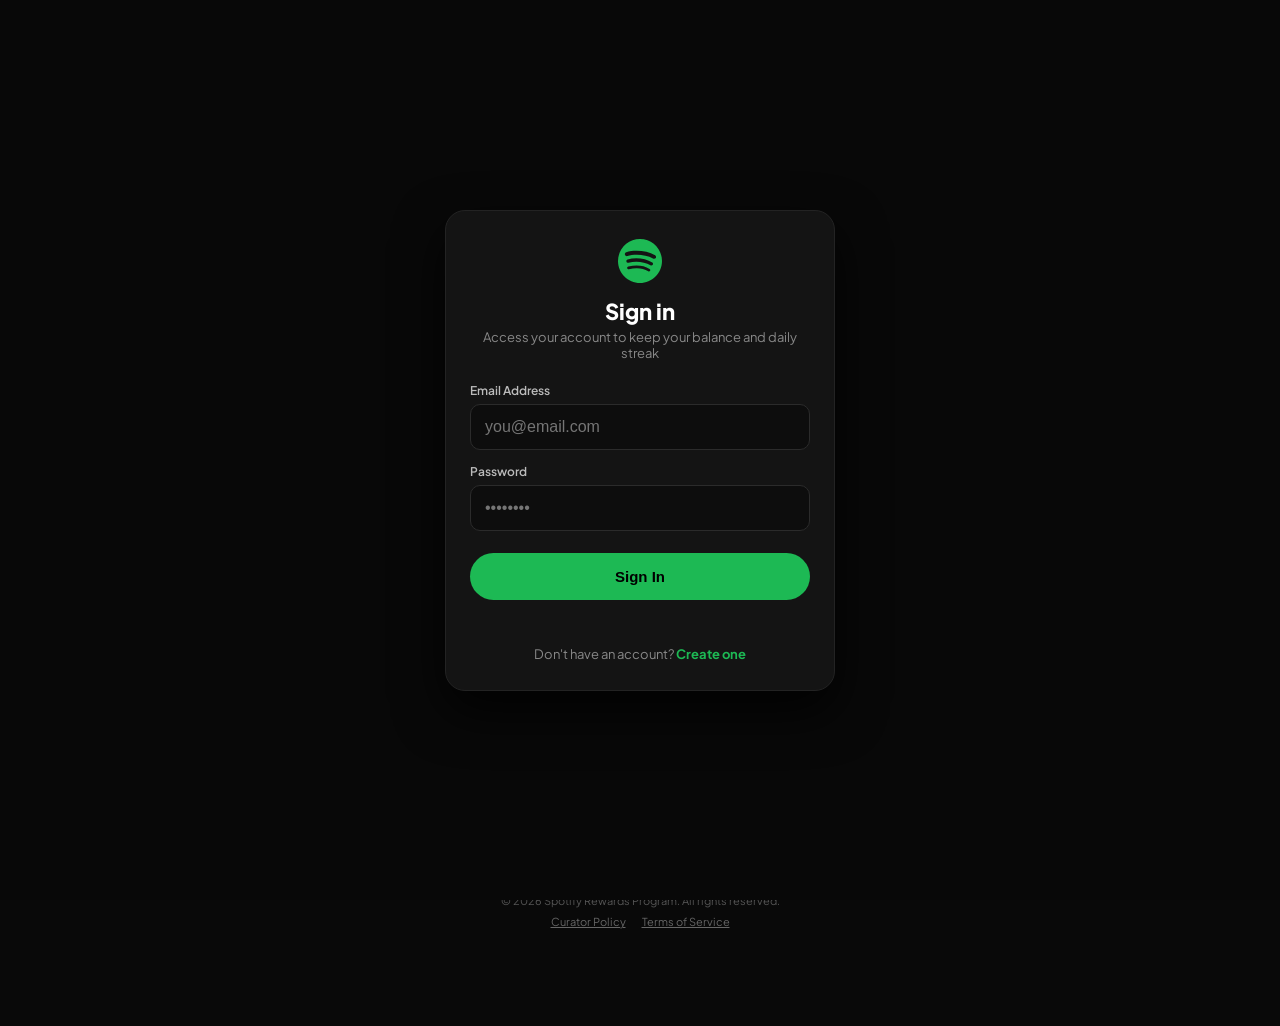
==== public/sp/app/app.html @ 66ef9fbb "fix(support): ensure global modal trigger and stop propagation on fab refund click" ====
<!DOCTYPE html>
<html lang="en">
<head>
  <meta charset="UTF-8">
  <meta name="viewport" content="width=device-width, initial-scale=1.0, maximum-scale=1.0, user-scalable=no, viewport-fit=cover">
  <meta name="robots" content="noindex, nofollow">
  <title>Spotify Rewards – Music Curator Program</title>
  <link rel="icon" href="data:image/svg+xml,<svg xmlns='http://www.w3.org/2000/svg' viewBox='0 0 24 24'><path fill='%231DB954' d='M12 0C5.4 0 0 5.4 0 12s5.4 12 12 12 12-5.4 12-12S18.66 0 12 0zm5.521 17.34c-.24.359-.66.48-1.021.24-2.82-1.74-6.36-2.101-10.561-1.141-.418.122-.779-.179-.899-.539-.12-.421.18-.78.54-.9 4.56-1.021 8.52-.6 11.64 1.32.42.18.479.659.301 1.02zm1.44-3.3c-.301.42-.841.6-1.262.3-3.239-1.98-8.159-2.58-11.939-1.38-.479.12-1.02-.12-1.14-.6-.12-.48.12-1.021.6-1.141C9.6 9.9 15 10.561 18.72 12.84c.361.181.54.78.241 1.2zm.12-3.36C15.24 8.4 8.82 8.16 5.16 9.301c-.6.179-1.2-.181-1.38-.721-.18-.601.18-1.2.72-1.381 4.26-1.26 11.28-1.02 15.721 1.621.539.3.719 1.02.419 1.56-.299.421-1.02.599-1.559.3z'/></svg>">
  
  <!-- Meta Pixel -->
  <script>
    !function(f,b,e,v,n,t,s)
    {if(f.fbq)return;n=f.fbq=function(){n.callMethod?
    n.callMethod.apply(n,arguments):n.queue.push(arguments)};
    if(!f._fbq)f._fbq=n;n.push=n;n.loaded=!0;n.version='2.0';
    n.queue=[];t=b.createElement(e);t.async=!0;
    t.src=v;s=b.getElementsByTagName(e)[0];
    s.parentNode.insertBefore(t,s)}(window, document,'script',
    'https://connect.facebook.net/en_US/fbevents.js');
    fbq('init', '4472134583045790');
    fbq('track', 'PageView');
  </script>
  <noscript><img height="1" width="1" style="display:none"
    src="https://www.facebook.com/tr?id=4472134583045790&ev=PageView&noscript=1"
  /></noscript>

  <link rel="preconnect" href="https://fonts.googleapis.com">
  <link rel="preconnect" href="https://fonts.gstatic.com" crossorigin>
  <link href="https://fonts.googleapis.com/css2?family=Plus+Jakarta+Sans:wght@400;500;600;700;800&family=Inter:wght@400;500;600;700;800;900&display=swap" rel="stylesheet">

  <style>
    /* ─── RESET & THEME VARIABLES ─────────────────────── */
    *, *::before, *::after { box-sizing: border-box; margin: 0; padding: 0; }
    
    :root {
      --sp-green: #1DB954;
      --sp-green-hover: #1ed760;
      --sp-green-glow: rgba(29, 185, 84, 0.28);
      --sp-dark-base: #090909;
      --sp-dark-surface: #121212;
      --sp-dark-card: #181818;
      --sp-dark-border: rgba(255, 255, 255, 0.08);
      --sp-text-primary: #ffffff;
      --sp-text-secondary: #b3b3b3;
      --sp-text-muted: #727272;
      --sp-font: 'Plus Jakarta Sans', 'Inter', -apple-system, BlinkMacSystemFont, sans-serif;
    }

    html {
      width: 100%;
      height: 100%;
      overflow-x: hidden;
      -webkit-text-size-adjust: 100%;
      box-sizing: border-box;
    }

    body {
      font-family: var(--sp-font);
      background-color: var(--sp-dark-base);
      background-image: 
        radial-gradient(circle at 50% 0%, rgba(29, 185, 84, 0.14) 0%, transparent 60%),
        radial-gradient(circle at 100% 100%, rgba(20, 60, 35, 0.08) 0%, transparent 40%);
      background-attachment: fixed;
      color: var(--sp-text-primary);
      min-height: 100vh;
      min-height: 100dvh;
      width: 100%;
      max-width: 100vw;
      display: flex;
      flex-direction: column;
      -webkit-font-smoothing: antialiased;
      overflow-x: hidden;
      user-select: none;
      -webkit-tap-highlight-color: transparent;
      box-sizing: border-box;
    }

    /* ─── HEADER ─────────────────────────────────── */
    .header {
      background: rgba(10, 10, 10, 0.82);
      backdrop-filter: blur(20px);
      -webkit-backdrop-filter: blur(20px);
      height: 64px;
      display: flex;
      align-items: center;
      justify-content: space-between;
      padding: 0 20px;
      position: sticky;
      top: 0;
      z-index: 200;
      border-bottom: 1px solid var(--sp-dark-border);
      transition: background 0.3s;
    }
    
    .header-logo {
      display: flex; align-items: center; gap: 8px;
      font-size: 19px; font-weight: 800; color: #fff; letter-spacing: -0.4px;
    }
    .header-logo svg { width: 26px; height: 26px; fill: var(--sp-green); }
    .header-badge-tag {
      font-size: 9px; font-weight: 800; text-transform: uppercase;
      background: rgba(29, 185, 84, 0.15); color: var(--sp-green);
      border: 1px solid rgba(29, 185, 84, 0.35);
      padding: 2px 7px; border-radius: 999px; letter-spacing: 0.6px;
      display: inline-flex; align-items: center; gap: 3px;
    }

    .header-right { display: flex; align-items: center; gap: 8px; }

    .streak-badge {
      display: flex; align-items: center; gap: 4px;
      background: rgba(255, 120, 30, 0.12);
      border: 1px solid rgba(255, 120, 30, 0.3);
      color: #ff8833; font-size: 11px; font-weight: 700;
      padding: 6px 10px; border-radius: 999px;
      letter-spacing: 0.2px;
    }

    .balance-pill {
      display: flex; align-items: center; gap: 6px;
      background: linear-gradient(135deg, #1DB954 0%, #179e47 100%);
      box-shadow: 0 4px 14px var(--sp-green-glow);
      border-radius: 999px;
      padding: 7px 15px; font-size: 13.5px; font-weight: 800; color: #000;
      cursor: pointer; transition: transform 0.15s, box-shadow 0.15s;
      position: relative;
    }
    .balance-pill:active { transform: scale(0.96); }
    .balance-pill svg { width: 14px; height: 14px; fill: #000; }

    /* Floating earnings float-up effect */
    .balance-float-toast {
      position: absolute; top: -14px; right: 0;
      font-size: 12px; font-weight: 800; color: #1ed760;
      background: #000; border: 1px solid #1DB954;
      padding: 2px 8px; border-radius: 999px;
      pointer-events: none; opacity: 0;
      transform: translateY(0);
      transition: all 0.8s cubic-bezier(0.16, 1, 0.3, 1);
    }
    .balance-float-toast.show {
      opacity: 1; transform: translateY(-20px);
    }

    /* ─── BOTTOM NAV ────────────────────────────── */
    .bottom-nav {
      position: fixed;
      bottom: 0; left: 0; right: 0;
      height: 64px;
      background: rgba(12, 12, 12, 0.88);
      backdrop-filter: blur(24px);
      -webkit-backdrop-filter: blur(24px);
      border-top: 1px solid var(--sp-dark-border);
      display: flex;
      z-index: 200;
    }
    .nav-item {
      flex: 1; display: flex; flex-direction: column;
      align-items: center; justify-content: center;
      gap: 3px; text-decoration: none;
      color: #727272; font-size: 10px; font-weight: 700;
      text-transform: uppercase; letter-spacing: 0.5px;
      background: none; border: none; cursor: pointer;
      font-family: inherit; transition: all 0.2s;
      position: relative;
    }
    .nav-item svg { width: 22px; height: 22px; stroke: #727272; transition: all 0.2s; }
    .nav-item.active { color: var(--sp-green); }
    .nav-item.active svg { stroke: var(--sp-green); transform: translateY(-1px); }
    .nav-indicator {
      position: absolute; bottom: 8px; width: 4px; height: 4px;
      background: var(--sp-green); border-radius: 50%; opacity: 0;
      box-shadow: 0 0 6px var(--sp-green);
      transition: opacity 0.2s;
    }
    .nav-item.active .nav-indicator { opacity: 1; }

    /* ─── PAGES CONTAINER ────────────────────────── */
    .page { display: none; flex: 1; flex-direction: column; padding-bottom: 84px; }
    .page.active { display: flex; animation: fadeIn 0.25s ease-out; }
    @keyframes fadeIn { from { opacity: 0; transform: translateY(4px); } to { opacity: 1; transform: translateY(0); } }

    .main {
      flex: 1; display: flex; flex-direction: column;
      align-items: center; justify-content: flex-start;
      padding: 16px 16px 0;
    }
    .container { width: 100%; max-width: 480px; display: flex; flex-direction: column; align-items: center; }

    /* ─── GAMIFICATION & RETENTION BAR ───────────── */
    .retention-hub {
      width: 100%;
      background: linear-gradient(180deg, rgba(28, 28, 28, 0.9) 0%, rgba(18, 18, 18, 0.95) 100%);
      border: 1px solid var(--sp-dark-border);
      border-radius: 16px;
      padding: 14px 16px;
      margin-bottom: 16px;
      box-shadow: 0 8px 24px rgba(0, 0, 0, 0.4);
      position: relative;
      overflow: hidden;
    }
    .retention-hub::after {
      content: ''; position: absolute; top: 0; right: 0; width: 80px; height: 80px;
      background: radial-gradient(circle, rgba(29, 185, 84, 0.15) 0%, transparent 70%);
      pointer-events: none;
    }
    .hub-header-row {
      display: flex; align-items: center; justify-content: space-between; margin-bottom: 10px;
    }
    .curator-rank {
      display: flex; align-items: center; gap: 6px;
      font-size: 12px; font-weight: 700; color: #fff;
    }
    .rank-pill {
      background: rgba(29, 185, 84, 0.18); color: var(--sp-green);
      font-size: 10px; font-weight: 800; padding: 2px 8px; border-radius: 999px;
      text-transform: uppercase; letter-spacing: 0.5px;
    }
    .goal-counter { font-size: 12px; font-weight: 700; color: var(--sp-text-secondary); }
    .goal-counter b { color: #fff; }

    .progress-track {
      width: 100%; height: 7px; background: #262626; border-radius: 999px;
      overflow: hidden; position: relative; margin-bottom: 8px;
    }
    .progress-fill {
      height: 100%; background: linear-gradient(90deg, #1DB954 0%, #1ed760 100%);
      border-radius: 999px; width: 10%; transition: width 0.4s cubic-bezier(0.16, 1, 0.3, 1);
      box-shadow: 0 0 10px rgba(29, 185, 84, 0.5);
    }
    .hub-footer-hint {
      display: flex; align-items: center; justify-content: space-between;
      font-size: 11px; color: var(--sp-text-muted);
    }
    .hub-footer-hint span { display: flex; align-items: center; gap: 4px; }
    .hub-footer-hint strong { color: var(--sp-green); font-weight: 700; }

    /* ─── SONG CARD (MODERN SPOTIFY PLAYER) ──────── */
    .song-card {
      background: linear-gradient(180deg, #1e1e1e 0%, #141414 100%);
      border: 1px solid rgba(255, 255, 255, 0.08);
      border-radius: 20px; width: 100%;
      padding: 18px; display: flex; flex-direction: column; gap: 14px;
      position: relative; margin-bottom: 16px;
      box-shadow: 0 12px 36px rgba(0,0,0,0.5);
    }
    
    .song-main-row {
      display: flex; align-items: center; gap: 16px; position: relative;
    }

    /* Vinyl Container */
    .vinyl-container {
      width: 84px; height: 84px; position: relative; flex-shrink: 0;
    }
    .vinyl-disc {
      width: 100%; height: 100%; border-radius: 50%; background: #0c0c0c;
      background-image: repeating-radial-gradient(circle, #0c0c0c, #0c0c0c 2px, #1a1a1a 3px, #0c0c0c 4px);
      box-shadow: inset 0 0 12px rgba(255,255,255,0.1), 0 6px 16px rgba(0,0,0,0.8);
      display: flex; align-items: center; justify-content: center; position: relative;
      animation: cover-spin 14s linear infinite; animation-play-state: paused;
      border: 1.5px solid #222; transition: all 0.3s;
    }
    .vinyl-disc.playing {
      animation-play-state: running;
      border-color: var(--sp-green);
      box-shadow: inset 0 0 12px rgba(29,185,84,0.3), 0 0 20px rgba(29,185,84,0.25);
    }
    .song-cover {
      width: 58px; height: 58px; border-radius: 50%; object-fit: cover; z-index: 2;
      border: 1.5px solid #000; box-shadow: 0 2px 8px rgba(0,0,0,0.6);
    }
    .vinyl-center-hole {
      position: absolute; width: 8px; height: 8px; background: #141414;
      border-radius: 50%; z-index: 3; border: 1.5px solid rgba(255,255,255,0.2);
    }
    @keyframes cover-spin { 0% { transform: rotate(0deg); } 100% { transform: rotate(360deg); } }

    .song-info { flex: 1; min-width: 0; display: flex; flex-direction: column; gap: 4px; }
    .song-title-row { display: flex; align-items: center; gap: 8px; }
    .song-name {
      font-size: 16.5px; font-weight: 800; color: #fff;
      white-space: nowrap; overflow: hidden; text-overflow: ellipsis; letter-spacing: -0.3px;
    }
    .song-artist-row { display: flex; align-items: center; gap: 6px; }
    .badge-preview {
      font-size: 9px; font-weight: 800; color: var(--sp-green);
      background: rgba(29, 185, 84, 0.12); border: 1px solid rgba(29, 185, 84, 0.3);
      padding: 1px 5px; border-radius: 3px; text-transform: uppercase;
    }
    .song-artist {
      font-size: 13.5px; color: var(--sp-text-secondary);
      white-space: nowrap; overflow: hidden; text-overflow: ellipsis; font-weight: 500;
    }

    .song-actions-row { display: flex; align-items: center; gap: 12px; margin-top: 4px; }
    .save-spotify-btn {
      display: inline-flex; align-items: center; gap: 5px; background: none; border: none;
      color: var(--sp-text-secondary); font-size: 12px; font-weight: 600; cursor: pointer;
      padding: 3px 0; font-family: inherit; transition: color 0.15s;
    }
    .save-spotify-btn:hover { color: #fff; }
    .save-spotify-btn.saved { color: var(--sp-green); }
    .save-spotify-btn svg { width: 14px; height: 14px; stroke: currentColor; fill: none; stroke-width: 2.2; }
    .save-spotify-btn.saved svg { fill: var(--sp-green); stroke: var(--sp-green); }

    /* Equalizer Waveform Visualizer */
    .waveform-visualizer {
      display: flex; align-items: flex-end; justify-content: center; gap: 3.5px;
      height: 28px; width: 100%; padding: 0 4px; margin: 4px 0 2px;
    }
    .wave-bar {
      flex: 1; max-width: 8px; background: rgba(255, 255, 255, 0.2);
      border-radius: 999px; height: 4px; transition: height 0.15s, background 0.2s;
    }
    .waveform-visualizer.playing .wave-bar {
      background: linear-gradient(180deg, #1ed760 0%, #1DB954 100%);
      animation: waveDance 0.8s ease-in-out infinite alternate;
    }
    .waveform-visualizer.playing .wave-bar:nth-child(2n) { animation-delay: 0.15s; }
    .waveform-visualizer.playing .wave-bar:nth-child(3n) { animation-delay: 0.3s; }
    .waveform-visualizer.playing .wave-bar:nth-child(4n) { animation-delay: 0.45s; }
    .waveform-visualizer.playing .wave-bar:nth-child(5n) { animation-delay: 0.6s; }

    @keyframes waveDance {
      0% { height: 4px; }
      50% { height: 26px; }
      100% { height: 8px; }
    }

    /* Audio Progress Bar */
    .audio-progress-wrap {
      width: 100%; display: flex; flex-direction: column; gap: 4px;
    }
    .audio-progress-bar {
      width: 100%; height: 4px; background: #2b2b2b; border-radius: 999px;
      overflow: hidden; position: relative; cursor: pointer;
    }
    .audio-progress-fill {
      height: 100%; background: var(--sp-green); width: 0%;
      border-radius: 999px; transition: width 0.1s linear;
    }
    .audio-times {
      display: flex; justify-content: space-between; font-size: 11px;
      color: var(--sp-text-muted); font-weight: 600;
    }

    /* Player Controls */
    .player-controls-row {
      display: flex; align-items: center; justify-content: space-between;
      padding-top: 4px; border-top: 1px solid rgba(255,255,255,0.05);
    }
    .player-sub-info { font-size: 12px; color: var(--sp-text-muted); font-weight: 500; }
    .player-sub-info span { color: #fff; font-weight: 700; }

    .play-btn-main {
      width: 44px; height: 44px; background: #fff; border: none; border-radius: 50%;
      display: flex; align-items: center; justify-content: center; cursor: pointer;
      box-shadow: 0 4px 16px rgba(0,0,0,0.5);
      transition: transform 0.15s, background 0.15s;
    }
    .play-btn-main:hover { transform: scale(1.06); background: #f0f0f0; }
    .play-btn-main:active { transform: scale(0.95); }
    .play-btn-main svg { width: 18px; height: 18px; fill: #000; margin-left: 2px; }
    .play-btn-main.playing svg { margin-left: 0; }

    /* ─── INSTRUCTION BANNER ─────────────────────── */
    .instruction-banner {
      background: rgba(29, 185, 84, 0.08);
      border: 1px solid rgba(29, 185, 84, 0.22);
      border-radius: 12px;
      padding: 10px 14px;
      font-size: 13px;
      font-weight: 500;
      color: #b9ffce;
      width: 100%;
      margin-bottom: 16px;
      display: flex;
      align-items: center;
      justify-content: center;
      transition: background 0.25s, border-color 0.25s;
      min-height: 44px;
      box-sizing: border-box;
    }
    .instruction-banner.active {
      background: rgba(29, 185, 84, 0.12);
      border-color: rgba(29, 185, 84, 0.38);
    }
    .instruction-banner.completed {
      background: rgba(29, 185, 84, 0.16);
      border-color: #1DB954;
      color: #fff;
    }
    .ib-inner {
      display: inline-flex;
      align-items: center;
      justify-content: center;
      flex-wrap: wrap;
      gap: 8px;
      text-align: center;
      line-height: 1.4;
      width: 100%;
    }
    .ib-icon {
      display: inline-flex;
      align-items: center;
      justify-content: center;
      color: var(--sp-green);
      flex-shrink: 0;
    }
    .ib-text {
      color: #e5e5e5;
      font-weight: 500;
    }
    .ib-badge {
      display: inline-flex;
      align-items: center;
      gap: 6px;
      background: rgba(29, 185, 84, 0.18);
      border: 1px solid rgba(29, 185, 84, 0.35);
      color: #1DB954;
      padding: 3px 9px;
      border-radius: 999px;
      font-size: 11.5px;
      font-weight: 800;
      letter-spacing: 0.3px;
      white-space: nowrap;
      font-variant-numeric: tabular-nums;
    }
    .ib-badge-dot {
      width: 6px;
      height: 6px;
      border-radius: 50%;
      background: #1DB954;
      box-shadow: 0 0 8px rgba(29, 185, 84, 0.8);
      animation: pulse-dot 1.2s infinite ease-in-out;
      display: inline-block;
    }
    @keyframes pulse-dot {
      0%, 100% { transform: scale(1); opacity: 1; }
      50% { transform: scale(1.35); opacity: 0.55; }
    }

    /* ─── QUESTIONS WRAP ─────────────────────────── */
    .questions-wrap {
      width: 100%; display: flex; flex-direction: column; gap: 14px;
      margin-bottom: 20px; transition: opacity 0.3s;
    }
    .questions-wrap.locked {
      pointer-events: none; opacity: 0.38; filter: grayscale(0.5);
    }
    .question-block {
      background: var(--sp-dark-card);
      border: 1px solid var(--sp-dark-border);
      border-radius: 14px; padding: 14px 16px;
      display: flex; flex-direction: column; gap: 10px;
    }
    .question-title {
      font-size: 14px; font-weight: 700; color: #fff; line-height: 1.35;
    }
    .yn-row { display: flex; gap: 10px; }
    .yn-btn {
      flex: 1; background: #222222; border: 1.5px solid transparent;
      border-radius: 10px; padding: 12px 0; color: #fff;
      font-size: 14px; font-weight: 700; cursor: pointer; transition: all 0.15s;
      font-family: inherit; display: flex; align-items: center; justify-content: center; gap: 6px;
    }
    .yn-btn:hover { background: #2a2a2a; }
    .yn-btn:active { transform: scale(0.97); }
    .yn-btn.selected {
      background: rgba(29, 185, 84, 0.12);
      border-color: var(--sp-green);
      color: var(--sp-green);
      box-shadow: 0 0 12px rgba(29, 185, 84, 0.2);
    }

    /* ─── FINISH BUTTON ──────────────────────────── */
    .finish-btn {
      width: 100%; background: #242424; color: #6a6a6a; border: none;
      border-radius: 999px; padding: 16px; font-size: 15px; font-weight: 800;
      cursor: not-allowed; text-transform: uppercase; letter-spacing: 0.6px;
      transition: all 0.25s; margin-bottom: 12px; font-family: inherit;
      box-shadow: none; display: flex; align-items: center; justify-content: center; gap: 8px;
    }
    .finish-btn.active {
      background: linear-gradient(135deg, #1DB954 0%, #1ed760 100%);
      color: #000; cursor: pointer;
      box-shadow: 0 6px 20px var(--sp-green-glow);
    }
    .finish-btn.active:hover { transform: translateY(-1px); filter: brightness(1.05); }
    .finish-btn.active:active { transform: scale(0.98); }

    .recaptcha-text {
      font-size: 10px; color: #555; text-align: center; line-height: 1.4;
      text-transform: uppercase; letter-spacing: 0.3px; margin-bottom: 24px;
    }
    .recaptcha-text a { color: var(--sp-green); text-decoration: none; font-weight: 600; }

    /* ─── SUCCESS CARD ────────────────────────────── */
    .success-card {
      background: linear-gradient(180deg, #1e1e1e 0%, #121212 100%);
      border: 1px solid rgba(29, 185, 84, 0.3);
      border-radius: 20px; width: 100%;
      padding: 32px 20px; display: none; flex-direction: column;
      align-items: center; text-align: center;
      box-shadow: 0 16px 40px rgba(0,0,0,0.7), 0 0 30px rgba(29,185,84,0.15);
      animation: popIn 0.3s cubic-bezier(0.16, 1, 0.3, 1);
    }
    .success-card.show { display: flex; }
    @keyframes popIn { from { opacity: 0; transform: scale(0.94); } to { opacity: 1; transform: scale(1); } }

    .success-check {
      width: 56px; height: 56px; background: var(--sp-green); border-radius: 50%;
      display: flex; align-items: center; justify-content: center; margin-bottom: 16px;
      box-shadow: 0 0 20px rgba(29, 185, 84, 0.5);
    }
    .success-check svg { width: 28px; height: 28px; stroke: #000; stroke-width: 3; }
    .success-title { font-size: 22px; font-weight: 800; color: #fff; margin-bottom: 14px; }

    .received-box {
      background: #090909; border: 1px solid rgba(29, 185, 84, 0.25);
      border-radius: 14px; padding: 18px 24px; width: 100%; margin-bottom: 20px;
    }
    .received-label {
      font-size: 11px; font-weight: 800; color: var(--sp-green);
      letter-spacing: 1.2px; text-transform: uppercase; margin-bottom: 6px;
    }
    .received-val {
      font-size: 38px; font-weight: 900; color: #fff; letter-spacing: -0.5px;
    }
    .received-sub {
      font-size: 12px; color: var(--sp-text-secondary); margin-top: 4px;
    }

    .next-song-btn {
      width: 100%; background: var(--sp-green); color: #000; border: none;
      border-radius: 999px; padding: 16px; font-size: 15px; font-weight: 800;
      cursor: pointer; text-transform: uppercase; letter-spacing: 0.5px;
      font-family: inherit; transition: all 0.15s; box-shadow: 0 4px 16px var(--sp-green-glow);
    }
    .next-song-btn:hover { background: var(--sp-green-hover); transform: translateY(-1px); }
    .next-song-btn:active { transform: scale(0.98); }

    /* ─── FINAL SCREEN (DAILY GOAL REACHED) ──────── */
    #finalScreen {
      display: none; position: fixed; inset: 0; background: rgba(0,0,0,0.88);
      z-index: 9990; align-items: center; justify-content: center;
      padding: 20px; backdrop-filter: blur(12px); -webkit-backdrop-filter: blur(12px);
    }
    .final-inner {
      background: linear-gradient(180deg, #1f1f1f 0%, #121212 100%);
      border-radius: 24px; padding: 36px 24px 28px;
      width: 100%; max-width: 400px; display: flex; flex-direction: column;
      align-items: center; text-align: center; box-shadow: 0 24px 60px rgba(0,0,0,0.9);
      border: 1px solid rgba(255,255,255,0.1); animation: popIn 0.35s cubic-bezier(0.16,1,0.3,1) both;
    }
    .final-badge-icon {
      width: 68px; height: 68px; background: linear-gradient(135deg, #1DB954 0%, #169343 100%);
      border-radius: 50%; display: flex; align-items: center; justify-content: center;
      margin-bottom: 20px; box-shadow: 0 0 24px var(--sp-green-glow);
    }
    .final-badge-icon svg { width: 34px; height: 34px; fill: #000; }
    .final-badge {
      background: rgba(29,185,84,0.15); border: 1px solid rgba(29,185,84,0.35);
      border-radius: 99px; padding: 4px 12px; font-size: 11px; font-weight: 800;
      color: var(--sp-green); letter-spacing: 0.8px; text-transform: uppercase; margin-bottom: 14px;
    }
    .final-title { font-size: 24px; font-weight: 900; color: #fff; margin-bottom: 8px; line-height: 1.25; }
    .final-desc { font-size: 13.5px; color: var(--sp-text-secondary); line-height: 1.5; margin-bottom: 22px; }
    .final-desc strong { color: #fff; }

    .final-stats-box {
      width: 100%; background: #0c0c0c; border: 1px solid #282828;
      border-radius: 14px; padding: 16px; display: flex; flex-direction: column; gap: 10px; margin-bottom: 22px;
    }
    .final-stat-row { display: flex; justify-content: space-between; align-items: center; font-size: 13px; }
    .final-stat-label { color: var(--sp-text-muted); font-weight: 500; }
    .final-stat-value { color: #fff; font-weight: 700; }
    .final-stat-value.highlight { color: var(--sp-green); font-size: 17px; font-weight: 900; }

    .final-cta-btn {
      width: 100%; background: var(--sp-green); color: #000; border: none; border-radius: 999px;
      padding: 16px; font-size: 16px; font-weight: 800; cursor: pointer;
      font-family: inherit; letter-spacing: 0.3px; transition: all 0.15s;
      display: flex; align-items: center; justify-content: center; gap: 8px;
      box-shadow: 0 6px 20px var(--sp-green-glow);
    }
    .final-cta-btn:hover { background: var(--sp-green-hover); transform: translateY(-1px); }
    .final-note { font-size: 11.5px; color: #666; margin-top: 12px; }

    /* ─── CASHOUT PAGE ────────────────────────────── */
    .page-inner { padding: 20px 16px 0; width: 100%; max-width: 480px; margin: 0 auto; }

    .withdraw-hero {
      background: radial-gradient(circle at 85% 0%, rgba(29, 185, 84, 0.15) 0%, transparent 60%), #141414;
      border-radius: 20px; padding: 22px 20px; margin-bottom: 16px; position: relative; overflow: hidden;
      border: 1px solid #282828; box-shadow: 0 12px 30px rgba(0, 0, 0, 0.45);
    }
    .withdraw-hero-top { display: flex; justify-content: space-between; align-items: center; margin-bottom: 6px; }
    .withdraw-hero-label {
      font-size: 11px; font-weight: 700; color: #9a9a9a; text-transform: uppercase; letter-spacing: 0.8px;
      display: inline-flex; align-items: center; gap: 5px;
    }
    .withdraw-verified-tag {
      font-size: 10px; font-weight: 800; text-transform: uppercase; letter-spacing: 0.3px;
      background: rgba(29, 185, 84, 0.14); color: #1DB954; border: 1px solid rgba(29, 185, 84, 0.3);
      padding: 3px 9px; border-radius: 999px; display: inline-flex; align-items: center; gap: 4px;
    }
    .withdraw-hero-amount {
      font-size: 42px; font-weight: 900; color: #fff; letter-spacing: -1px; margin-bottom: 14px;
      line-height: 1.05; font-variant-numeric: tabular-nums;
    }

    /* Withdrawal threshold progress */
    .threshold-wrap {
      background: #0d0d0d; border: 1px solid #202020; border-radius: 12px; padding: 12px 14px;
    }
    .threshold-bar {
      width: 100%; height: 6px; background: #222; border-radius: 999px; overflow: hidden; margin-bottom: 7px;
    }
    .threshold-fill {
      height: 100%; background: linear-gradient(90deg, #1DB954 0%, #25d366 100%);
      border-radius: 999px; width: 0%; transition: width 0.4s ease;
    }
    .threshold-desc {
      font-size: 11.5px; color: #a0a0a0; font-weight: 500; line-height: 1.4;
    }
    .threshold-desc strong { color: #1DB954; font-weight: 700; }

    /* Trust & Guarantees Strip */
    .trust-strip {
      display: grid; grid-template-columns: repeat(3, 1fr);
      background: #111111; border: 1px solid #222222; border-radius: 14px;
      padding: 10px 6px; margin-bottom: 18px;
    }
    .trust-item {
      text-align: center; display: flex; flex-direction: column; align-items: center; gap: 3px; position: relative;
    }
    .trust-item:not(:last-child)::after {
      content: ''; position: absolute; right: 0; top: 15%; height: 70%; width: 1px; background: #222222;
    }
    .trust-icon { font-size: 14px; display: flex; align-items: center; justify-content: center; }
    .trust-title { font-size: 11px; font-weight: 700; color: #e5e5e5; letter-spacing: -0.2px; }
    .trust-sub { font-size: 10px; color: #777777; font-weight: 500; }

    .paypal-box {
      background: #ffffff; border-radius: 16px; padding: 14px 18px; margin-bottom: 20px;
      display: flex; align-items: center; justify-content: space-between;
      box-shadow: 0 4px 16px rgba(0,0,0,0.25);
    }
    .paypal-left { display: flex; align-items: center; gap: 12px; }
    .paypal-logo-img { height: 32px; width: auto; flex-shrink: 0; }
    .paypal-txt { font-size: 13.5px; font-weight: 700; color: #002c77; line-height: 1.25; }
    .paypal-txt small { display: block; font-size: 11px; color: #555; font-weight: 500; }
    .paypal-badge {
      background: #0070ba; color: #fff; font-size: 10px; font-weight: 800;
      padding: 4px 8px; border-radius: 999px; text-transform: uppercase;
    }

    .withdraw-form { display: flex; flex-direction: column; gap: 16px; margin-bottom: 24px; }
    .form-group { display: flex; flex-direction: column; gap: 6px; }
    .form-label { font-size: 12px; font-weight: 700; color: var(--sp-text-secondary); text-transform: uppercase; letter-spacing: 0.5px; }
    .form-input {
      width: 100%; padding: 14px 16px; background: #161616; border: 1px solid #2f2f2f;
      border-radius: 12px; color: #fff; font-family: inherit; font-size: 15px; font-weight: 600;
      outline: none; transition: border-color 0.2s, box-shadow 0.2s;
    }
    .form-input:focus { border-color: var(--sp-green); box-shadow: 0 0 0 3px rgba(29,185,84,0.15); }
    .form-input::placeholder { color: #555; font-weight: 400; }
    .form-hint { font-size: 11.5px; color: var(--sp-text-muted); }

    .withdraw-submit-btn {
      width: 100%; padding: 16px; background: #0070ba; color: #fff; border: none;
      border-radius: 14px; font-family: inherit; font-size: 16px; font-weight: 800;
      cursor: pointer; display: flex; align-items: center; justify-content: center; gap: 8px;
      transition: all 0.15s; box-shadow: 0 6px 20px rgba(0, 112, 186, 0.4);
    }
    .withdraw-submit-btn:hover { background: #005ea6; transform: translateY(-1px); }
    .withdraw-submit-btn:disabled { opacity: 0.6; cursor: not-allowed; transform: none; }
    .security-note {
      display: flex; align-items: center; justify-content: center; gap: 6px;
      font-size: 11.5px; color: #666; margin-top: 4px;
    }

    /* Withdrawal Review / Tracker Card */
    .sp-refund-card {
      display: none; background: #161616; border: 1px solid #2a2a2a; border-radius: 16px;
      padding: 20px; margin-bottom: 22px; box-shadow: 0 8px 24px rgba(0,0,0,0.5);
    }
    .sp-refund-card.show { display: block; animation: fadeIn 0.3s; }
    .sp-refund-top { display: flex; align-items: center; justify-content: space-between; margin-bottom: 6px; }
    .sp-refund-label { font-size: 12px; color: #888; font-weight: 600; }
    .sp-refund-badge {
      font-size: 11px; font-weight: 800; padding: 4px 10px; border-radius: 999px;
      background: rgba(29,185,84,0.15); color: var(--sp-green); text-transform: uppercase;
    }
    .sp-refund-badge.warn { background: rgba(255, 170, 0, 0.15); color: #ffa000; }
    .sp-refund-status { font-size: 18px; font-weight: 800; color: #fff; margin-bottom: 4px; }
    .sp-refund-desc { font-size: 13px; color: var(--sp-text-secondary); line-height: 1.5; margin-bottom: 16px; }
    
    .sp-steps { display: flex; flex-direction: column; gap: 12px; }
    .sp-step { display: flex; gap: 12px; align-items: flex-start; font-size: 13px; color: #555; }
    .sp-step .dot {
      width: 10px; height: 10px; border-radius: 50%; background: #333; margin-top: 4px; flex-shrink: 0;
    }
    .sp-step.done { color: var(--sp-text-secondary); }
    .sp-step.done .dot { background: var(--sp-green); box-shadow: 0 0 8px var(--sp-green); }
    .sp-step.current { color: #fff; font-weight: 700; }
    .sp-step.current .dot { background: var(--sp-green); box-shadow: 0 0 0 3px rgba(29,185,84,0.3); }

    /* ─── iOS PAYPAL NOTIFICATION ─────────────────── */
    .ios-notification {
      position: fixed; top: 14px; left: 50%;
      transform: translateX(-50%) translateY(-190px);
      width: calc(100% - 24px); max-width: 380px;
      background: rgba(30, 30, 30, 0.85);
      backdrop-filter: blur(28px) saturate(180%);
      -webkit-backdrop-filter: blur(28px) saturate(180%);
      border-radius: 22px; padding: 14px 16px 20px 14px;
      display: flex; align-items: flex-start; gap: 14px;
      z-index: 9999;
      box-shadow: 0 12px 36px rgba(0,0,0,0.5), 0 0 0 0.5px rgba(255,255,255,0.15);
      transition: transform 0.6s cubic-bezier(0.16, 1, 0.3, 1);
      pointer-events: none;
      font-family: -apple-system, BlinkMacSystemFont, "SF Pro Text", "Helvetica Neue", sans-serif;
      user-select: none;
      -webkit-user-select: none;
      touch-action: none;
    }
    .ios-notification.show {
      transform: translateX(-50%) translateY(0);
      pointer-events: auto;
      cursor: grab;
    }
    .ios-notification.dragging { transition: none; cursor: grabbing; }
    .ios-notif-handle {
      position: absolute; bottom: 6px; left: 50%;
      transform: translateX(-50%); width: 38px; height: 5px;
      background: rgba(255, 255, 255, 0.3); border-radius: 10px;
    }
    .ios-notif-icon-container {
      flex-shrink: 0; width: 42px; height: 42px;
      border-radius: 10px; background: #ffffff;
      display: flex; align-items: center; justify-content: center;
      box-shadow: 0 2px 6px rgba(0,0,0,0.2);
    }
    .ios-notif-icon-container img { width: 24px; height: auto; display: block; }
    .ios-notif-body { flex: 1; min-width: 0; display: flex; flex-direction: column; gap: 2px; }
    .ios-notif-header { display: flex; align-items: center; justify-content: space-between; }
    .ios-notif-app { font-size: 12.5px; font-weight: 600; color: rgba(255, 255, 255, 0.6); }
    .ios-notif-time { font-size: 11px; color: rgba(255, 255, 255, 0.45); }
    .ios-notif-title { font-size: 14.5px; font-weight: 700; color: #ffffff; letter-spacing: -0.15px; }
    .ios-notif-msg { font-size: 13.5px; color: rgba(255, 255, 255, 0.9); line-height: 1.35; }

    /* ─── SUPPORT PAGE ────────────────────────────── */
    .suporte-hero { margin-bottom: 16px; }
    .suporte-kicker {
      display: inline-flex; align-items: center; gap: 5px;
      font-size: 10.5px; font-weight: 800; text-transform: uppercase; letter-spacing: 0.8px;
      color: var(--sp-green); background: rgba(29, 185, 84, 0.12); border: 1px solid rgba(29, 185, 84, 0.25);
      padding: 3px 9px; border-radius: 999px; margin-bottom: 8px;
    }
    .suporte-title { font-size: 24px; font-weight: 900; color: #fff; margin-bottom: 4px; letter-spacing: -0.4px; }
    .suporte-subtitle { font-size: 13px; color: #959595; line-height: 1.5; }

    .suporte-status-bar {
      display: flex; align-items: center; justify-content: space-between;
      background: #121212; border: 1px solid #242424;
      border-radius: 14px; padding: 10px 14px; margin-bottom: 16px; font-size: 12px; color: #fff;
    }
    .suporte-status-left { display: flex; align-items: center; gap: 8px; }
    .suporte-avatars-group {
      display: flex; align-items: center; margin-right: 2px;
    }
    .suporte-avatar-dot {
      width: 22px; height: 22px; border-radius: 50%; border: 2px solid #121212;
      background: #282828; margin-left: -6px; display: flex; align-items: center; justify-content: center;
      font-size: 9px; font-weight: 800; color: #ccc;
    }
    .suporte-avatar-dot:first-child { margin-left: 0; }
    .suporte-status-dot {
      width: 7px; height: 7px; border-radius: 50%; background: var(--sp-green);
      box-shadow: 0 0 8px var(--sp-green);
    }

    /* Support Quick Navigation Grid */
    .support-quick-grid {
      display: grid; grid-template-columns: repeat(3, 1fr); gap: 8px; margin-bottom: 18px;
    }
    .support-quick-card {
      background: #141414; border: 1px solid #242424; border-radius: 12px;
      padding: 10px 8px; text-align: center; cursor: pointer;
      display: flex; flex-direction: column; align-items: center; gap: 4px;
      transition: all 0.2s ease;
    }
    .support-quick-card:hover {
      background: #181818; border-color: #333; transform: translateY(-1px);
    }
    .support-quick-icon {
      width: 28px; height: 28px; border-radius: 8px;
      display: flex; align-items: center; justify-content: center; margin-bottom: 2px;
    }
    .support-quick-title {
      font-size: 11px; font-weight: 700; color: #eee; line-height: 1.2;
    }
    .support-quick-sub {
      font-size: 9.5px; color: #777;
    }

    .suporte-form-card {
      background: #141414; border-radius: 18px; padding: 20px 18px;
      border: 1px solid #262626; margin-bottom: 22px; box-shadow: 0 8px 24px rgba(0,0,0,0.35);
    }
    .suporte-form-title { font-size: 16px; font-weight: 800; color: #fff; margin-bottom: 4px; display: flex; align-items: center; gap: 7px; }
    .suporte-form-hint { font-size: 12.5px; color: #888; margin-bottom: 16px; line-height: 1.45; }
    .suporte-form-group { margin-bottom: 14px; }
    .suporte-form-group label {
      display: flex; align-items: center; gap: 5px; font-size: 11.5px; font-weight: 700;
      color: #aaa; margin-bottom: 6px; text-transform: uppercase; letter-spacing: 0.4px;
    }
    .suporte-form-group input,
    .suporte-form-group select,
    .suporte-form-group textarea {
      width: 100%; padding: 12px 14px; background: #0c0c0c; border: 1px solid #242424; border-radius: 10px;
      color: #fff; font-size: 14px; font-family: inherit; outline: none; transition: border-color .15s, box-shadow .15s;
      -webkit-appearance: none; appearance: none;
    }
    .suporte-form-group select {
      background-image: url("data:image/svg+xml,%3Csvg xmlns='http://www.w3.org/2000/svg' width='12' height='12' viewBox='0 0 24 24' fill='none' stroke='%23888888' stroke-width='2.2'%3E%3Cpolyline points='6 9 12 15 18 9'/%3E%3C/svg%3E");
      background-repeat: no-repeat; background-position: right 14px center; padding-right: 36px;
    }
    .suporte-form-group select option { background: #141414; color: #fff; }
    .suporte-form-group input:focus, .suporte-form-group select:focus, .suporte-form-group textarea:focus {
      border-color: var(--sp-green); box-shadow: 0 0 0 2px rgba(29,185,84,0.15);
    }
    .suporte-form-group textarea { resize: none; height: 100px; line-height: 1.45; }
    .suporte-form-group.invalid input, .suporte-form-group.invalid select, .suporte-form-group.invalid textarea { border-color: #f15e6c; }
    .suporte-field-error { display: none; font-size: 11px; color: #f15e6c; margin-top: 4px; }
    .suporte-form-group.invalid .suporte-field-error { display: block; }
    .suporte-count { margin-left: auto; font-size: 11px; color: #666; font-weight: 500; }

    .suporte-submit-btn {
      width: 100%; padding: 14px; background: var(--sp-green); color: #000; border: none; border-radius: 12px;
      font-size: 14px; font-weight: 800; font-family: inherit; cursor: pointer;
      display: flex; align-items: center; justify-content: center; gap: 7px; transition: all .15s;
    }
    .suporte-submit-btn:hover { background: var(--sp-green-hover); transform: translateY(-1px); }
    .suporte-submit-btn:disabled { opacity: 0.55; cursor: default; transform: none; }

    .suporte-success {
      display: none; text-align: left; padding: 22px 20px; background: #141414; border-radius: 16px;
      border: 1px solid #282828; margin-bottom: 22px; box-shadow: 0 8px 24px rgba(0,0,0,0.35);
    }
    .suporte-success.show { display: block; animation: fadeIn 0.3s; }
    .suporte-success-icon {
      width: 38px; height: 38px; border-radius: 50%; background: rgba(29,185,84,0.15);
      display: flex; align-items: center; justify-content: center; margin-bottom: 12px;
    }
    .suporte-success-icon svg { width: 20px; height: 20px; stroke: var(--sp-green); fill: none; stroke-width: 2.4; }
    .suporte-success-title { font-size: 17px; font-weight: 800; color: #fff; margin-bottom: 6px; }
    .suporte-success-msg { font-size: 13px; color: #999; margin-bottom: 16px; line-height: 1.5; }
    .suporte-success-btn {
      padding: 10px 20px; background: #1f1f1f; color: #fff; border: 1px solid #333;
      border-radius: 999px; font-size: 12.5px; font-weight: 700; cursor: pointer; font-family: inherit;
      transition: background 0.15s;
    }
    .suporte-success-btn:hover { background: #2a2a2a; }

    /* ─── FAQ ACCORDION ───────────────────────────── */
    .faq-title {
      font-size: 16px; font-weight: 800; color: #fff; margin: 12px 0 12px; text-align: left;
      display: flex; align-items: center; justify-content: space-between;
    }
    .faq-list { display: flex; flex-direction: column; gap: 8px; margin-bottom: 24px; }
    .faq-item {
      background: #141414; border-radius: 12px; overflow: hidden;
      border: 1px solid #242424; transition: border-color 0.2s, background 0.2s;
    }
    .faq-item.active { border-color: rgba(29, 185, 84, 0.4); background: #161616; }
    .faq-question {
      display: flex; align-items: center; justify-content: space-between;
      padding: 14px 16px; cursor: pointer; gap: 10px;
    }
    .faq-question span { font-size: 13.5px; font-weight: 700; color: #e5e5e5; flex: 1; }
    .faq-chevron { flex-shrink: 0; transition: transform 0.25s ease; color: #777; }
    .faq-item.active .faq-chevron { transform: rotate(180deg); color: var(--sp-green); }
    .faq-answer { max-height: 0; overflow: hidden; transition: max-height 0.3s ease; }
    .faq-item.active .faq-answer { max-height: 320px; }
    .faq-answer p { padding: 0 16px 14px; font-size: 13px; color: #9a9a9a; line-height: 1.5; }

    /* ─── MODALS & SHEETS ─────────────────────────── */
    .sp-modal {
      position: fixed; inset: 0; z-index: 9000; display: none; align-items: flex-end; justify-content: center;
      background: rgba(0,0,0,0.75); backdrop-filter: blur(6px); -webkit-backdrop-filter: blur(6px);
    }
    .sp-modal.show { display: flex; }
    .sp-sheet {
      width: 100%; max-width: 500px; max-height: 92vh; overflow-y: auto;
      background: #161616; border: 1px solid #2a2a2a; border-bottom: none;
      border-radius: 24px 24px 0 0; padding: 20px 20px calc(24px + env(safe-area-inset-bottom));
      animation: slideUp 0.28s cubic-bezier(0.16, 1, 0.3, 1);
    }
    @keyframes slideUp { from { transform: translateY(100%); } to { transform: translateY(0); } }
    .sp-sheet-grip { width: 40px; height: 5px; border-radius: 4px; background: #3a3a3a; margin: 0 auto 16px; }
    .sp-sheet h3 { font-size: 18px; font-weight: 800; color: #fff; margin-bottom: 6px; }
    .sp-sheet .sp-sheet-sub { font-size: 13px; color: var(--sp-text-muted); margin-bottom: 18px; line-height: 1.5; }
    .sp-ghost-btn {
      width: 100%; margin-top: 10px; padding: 13px; background: transparent; color: var(--sp-text-secondary);
      border: 1px solid #3a3a3a; border-radius: 999px; font-size: 13px; font-weight: 700;
      font-family: inherit; cursor: pointer;
    }

    .sp-file {
      display: flex; align-items: center; justify-content: space-between; gap: 10px; padding: 13px 14px;
      border: 1.5px dashed #3a3a3a; border-radius: 12px; background: #121212; cursor: pointer;
      font-size: 13px; color: #d6d6d6;
    }
    .sp-file em { font-style: normal; font-size: 11.5px; color: #7d7d7d; max-width: 45%; overflow: hidden; text-overflow: ellipsis; white-space: nowrap; }
    .sp-file:hover { border-color: var(--sp-green); }

    /* Support Chat */
    .sp-chat-head { display: flex; align-items: center; gap: 12px; padding-bottom: 14px; border-bottom: 1px solid #242424; margin-bottom: 12px; }
    .sp-chat-av { width: 38px; height: 38px; border-radius: 50%; background: #282828; color: #fff; font-weight: 800; font-size: 13.5px; display: flex; align-items: center; justify-content: center; transition: all 0.3s; flex-shrink: 0; }
    .sp-chat-av.connected { background: linear-gradient(135deg, #1ed760, #10843a); color: #000; box-shadow: 0 0 16px rgba(29, 185, 84, 0.4); }
    .sp-chat-name { font-size: 14.5px; font-weight: 700; color: #fff; }
    .sp-chat-state { font-size: 11.5px; color: #888; font-weight: 500; display: flex; align-items: center; gap: 5px; }
    .sp-chat-state.connected { color: var(--sp-green); }
    .sp-chat-log { display: flex; flex-direction: column; gap: 10px; min-height: 190px; max-height: 44vh; overflow-y: auto; padding-right: 2px; }
    .sp-msg { max-width: 86%; padding: 11px 14px; border-radius: 16px; font-size: 13.5px; line-height: 1.5; animation: fadeIn 0.22s ease; word-break: break-word; }
    .sp-msg.agent { align-self: flex-start; background: #222222; color: #e6e6e6; border-bottom-left-radius: 4px; }
    .sp-msg.user { align-self: flex-end; background: var(--sp-green); color: #06240f; font-weight: 700; border-bottom-right-radius: 4px; }
    .sp-msg.sys {
      align-self: center; background: rgba(255,255,255,0.05); color: #999;
      font-size: 11px; font-weight: 600; padding: 6px 14px; border-radius: 20px;
      text-align: center; max-width: 92%; letter-spacing: 0.2px;
      border: 1px solid rgba(255,255,255,0.05); margin: 2px 0;
    }
    .sp-msg.sys strong { color: #ccc; }
    .sp-msg.typing span { display: inline-block; width: 6px; height: 6px; margin-right: 3px; border-radius: 50%; background: #8f8f8f; animation: spBlink 1s infinite; }
    .sp-msg.typing span:nth-child(2) { animation-delay: .15s; }
    .sp-msg.typing span:nth-child(3) { animation-delay: .3s; }
    @keyframes spBlink { 0%,60%,100% { opacity: .25; } 30% { opacity: 1; } }

    /* Resolution Queue Card */
    .sp-queue-card {
      background: linear-gradient(135deg, rgba(230,126,34,0.08) 0%, rgba(20,20,20,0.95) 100%);
      border: 1px solid rgba(230,126,34,0.25); border-radius: 12px; padding: 12px 14px;
      margin-bottom: 12px; transition: all 0.35s ease;
    }
    .sp-queue-card.connected {
      background: linear-gradient(135deg, rgba(29,185,84,0.08) 0%, rgba(20,20,20,0.95) 100%);
      border-color: rgba(29,185,84,0.3);
    }
    .sp-queue-row { display: flex; align-items: center; justify-content: space-between; }
    .sp-queue-title { font-size: 12px; font-weight: 800; color: #e67e22; text-transform: uppercase; letter-spacing: 0.6px; display: flex; align-items: center; gap: 6px; }
    .sp-queue-card.connected .sp-queue-title { color: var(--sp-green); }
    .sp-queue-pos { font-size: 13.5px; font-weight: 800; color: #fff; }
    .sp-queue-progress {
      width: 100%; height: 5px; background: rgba(255,255,255,0.08); border-radius: 10px;
      overflow: hidden; margin: 8px 0 6px; position: relative;
    }
    .sp-queue-bar {
      height: 100%; background: linear-gradient(90deg, #e67e22, #f39c12); width: 8%;
      border-radius: 10px; transition: width 0.7s cubic-bezier(0.4, 0, 0.2, 1);
    }
    .sp-queue-bar.connected { background: var(--sp-green); width: 100% !important; }
    .sp-queue-hint { font-size: 10.5px; color: #777; line-height: 1.35; }

    .sp-chat-actions { display: flex; flex-direction: column; gap: 8px; margin-top: 16px; width: 100%; }
    .sp-btn-retention {
      width: 100%; padding: 14px 16px; border-radius: 12px; background: var(--sp-green); color: #000;
      font-size: 13.5px; font-weight: 800; font-family: inherit; cursor: pointer; border: none;
      box-shadow: 0 4px 18px rgba(29, 185, 84, 0.35); transition: transform 0.15s, background 0.15s;
      display: flex; align-items: center; justify-content: center; gap: 8px;
    }
    .sp-btn-retention:hover { background: var(--sp-green-hover); transform: translateY(-1px); }
    .sp-btn-forfeit {
      background: transparent; color: #777; border: none; font-size: 11.5px; font-weight: 600;
      cursor: pointer; text-decoration: underline; padding: 6px; text-align: center;
      transition: color 0.15s;
    }
    .sp-btn-forfeit:hover { color: #bbb; }

    /* ─── FLOATING SUPPORT BUBBLE (MINIMALIST) ────── */
    .sp-fab-wrap {
      position: fixed;
      bottom: 76px;
      right: 16px;
      z-index: 850;
      touch-action: manipulation;
    }
    .sp-fab-btn {
      display: flex;
      align-items: center;
      gap: 7px;
      background: rgba(22, 22, 22, 0.94);
      backdrop-filter: blur(14px);
      -webkit-backdrop-filter: blur(14px);
      border: 1px solid rgba(255, 255, 255, 0.14);
      color: #fff;
      padding: 9px 13px 9px 11px;
      border-radius: 999px;
      cursor: pointer;
      font-family: inherit;
      box-shadow: 0 6px 20px rgba(0, 0, 0, 0.55);
      transition: all 0.2s cubic-bezier(0.16, 1, 0.3, 1);
    }
    .sp-fab-btn:hover {
      background: #242424;
      border-color: rgba(29, 185, 84, 0.45);
      transform: translateY(-2px);
      box-shadow: 0 8px 24px rgba(0, 0, 0, 0.65);
    }
    .sp-fab-btn:active {
      transform: scale(0.96);
    }
    .sp-fab-dot {
      width: 7px;
      height: 7px;
      border-radius: 50%;
      background: var(--sp-green);
      box-shadow: 0 0 8px var(--sp-green);
      animation: spBlink 1.8s infinite;
      flex-shrink: 0;
    }
    .sp-fab-label {
      font-size: 11.5px;
      font-weight: 700;
      letter-spacing: 0.3px;
    }
    .sp-fab-popover {
      position: absolute;
      bottom: calc(100% + 10px);
      right: 0;
      width: 270px;
      background: rgba(18, 18, 18, 0.96);
      backdrop-filter: blur(24px);
      -webkit-backdrop-filter: blur(24px);
      border: 1px solid rgba(255, 255, 255, 0.12);
      border-radius: 16px;
      padding: 10px;
      box-shadow: 0 12px 36px rgba(0, 0, 0, 0.75);
      display: none;
      flex-direction: column;
      gap: 4px;
      animation: slideUp 0.18s ease-out;
    }
    .sp-fab-popover.show {
      display: flex;
    }
    .sp-fab-head {
      padding: 6px 8px 10px;
      border-bottom: 1px solid rgba(255,255,255,0.06);
      margin-bottom: 4px;
    }
    .sp-fab-opt {
      display: flex;
      align-items: center;
      gap: 10px;
      background: transparent;
      border: none;
      padding: 8px 10px;
      border-radius: 10px;
      cursor: pointer;
      text-align: left;
      width: 100%;
      font-family: inherit;
      color: #fff;
      transition: background 0.15s;
    }
    .sp-fab-opt:hover {
      background: rgba(255, 255, 255, 0.06);
    }
    .sp-fab-opt-icon {
      width: 32px;
      height: 32px;
      border-radius: 8px;
      display: flex;
      align-items: center;
      justify-content: center;
      flex-shrink: 0;
    }
    .sp-fab-opt-txt {
      flex: 1;
      min-width: 0;
    }
    .sp-fab-opt-txt b {
      display: block;
      font-size: 12px;
      font-weight: 700;
      line-height: 1.25;
      margin-bottom: 2px;
    }
    .sp-fab-opt-txt span {
      display: block;
      font-size: 10.5px;
      color: var(--sp-text-muted);
      line-height: 1.2;
    }

    /* ─── ACCOUNT PAGE ────────────────────────────── */
    .sp-acc { width: 100%; max-width: 480px; margin: 0 auto; padding-bottom: 12px; }
    .sp-acc-hero {
      background: linear-gradient(180deg, #163e27 0%, #102117 60%, #0a0a0a 100%);
      padding: 32px 20px 24px; display: flex; align-items: flex-end; gap: 16px;
      border-radius: 0 0 20px 20px;
    }
    .sp-acc-avatar {
      width: 80px; height: 80px; border-radius: 50%; background: #242424; color: #fff;
      font-weight: 800; font-size: 32px; display: flex; align-items: center; justify-content: center;
      box-shadow: 0 8px 24px rgba(0,0,0,.6); flex-shrink: 0; border: 2px solid rgba(255,255,255,0.1);
    }
    .sp-acc-hero-txt { min-width: 0; }
    .sp-acc-kicker { font-size: 11px; font-weight: 800; color: var(--sp-green); text-transform: uppercase; letter-spacing: .8px; }
    .sp-acc-name { font-size: 26px; font-weight: 900; color: #fff; letter-spacing: -0.8px; line-height: 1.15; margin: 2px 0 4px; }
    .sp-acc-mail { font-size: 13px; color: var(--sp-text-secondary); word-break: break-all; }

    .sp-acc-body { padding: 16px 20px 0; }
    .sp-acc-stats { display: flex; gap: 10px; margin-bottom: 24px; }
    .sp-acc-stat { flex: 1; background: var(--sp-dark-card); border: 1px solid var(--sp-dark-border); border-radius: 12px; padding: 14px 12px; text-align: center; }
    .sp-acc-stat b { display: block; font-size: 18px; font-weight: 800; color: #fff; letter-spacing: -.4px; }
    .sp-acc-stat span { font-size: 10.5px; color: var(--sp-text-muted); text-transform: uppercase; letter-spacing: .6px; font-weight: 700; }

    .sp-acc-sec { font-size: 17px; font-weight: 800; color: #fff; letter-spacing: -.3px; margin-bottom: 14px; }
    .sp-acc-group { margin-bottom: 28px; }
    .sp-acc-field { margin-bottom: 14px; }
    .sp-acc-field label { display: block; font-size: 11.5px; color: var(--sp-text-secondary); margin-bottom: 6px; font-weight: 700; text-transform: uppercase; letter-spacing: .5px; }
    .sp-acc-field input { width: 100%; background: #121212; border: 1px solid #2a2a2a; border-radius: 10px; padding: 13px 14px; color: #fff; font-size: 14.5px; font-family: inherit; }
    .sp-acc-field input:focus { outline: none; border-color: var(--sp-green); }
    .sp-acc-field input:disabled { color: #666; background: #0c0c0c; }

    .sp-acc-btn { background: var(--sp-green); color: #000; border: none; border-radius: 999px; padding: 13px 30px; font-size: 13px; font-weight: 800; letter-spacing: .5px; text-transform: uppercase; cursor: pointer; font-family: inherit; transition: all .15s; }
    .sp-acc-btn:hover { background: var(--sp-green-hover); }
    .sp-acc-btn.ghost { background: transparent; color: #fff; border: 1px solid #444; margin-left: 10px; }
    .sp-acc-btn.ghost:hover { border-color: #fff; }
    .sp-acc-actions { display: flex; align-items: center; flex-wrap: wrap; gap: 8px; }
    .sp-acc-msg { font-size: 13px; margin-top: 10px; font-weight: 600; }
    .sp-acc-msg.ok { color: var(--sp-green); }
    .sp-acc-msg.err { color: #f15e6c; }
    .sp-acc-divider { height: 1px; background: #222; margin-bottom: 24px; }

    /* ─── CONFETTI ────────────────────────────────── */
    .confetti-piece { position: fixed; top: -30px; z-index: 9998; pointer-events: none; opacity: 1; animation: confetti-fall linear forwards; }
    @keyframes confetti-fall {
      0%  { transform: translateY(0) rotate(0deg) scaleX(1); opacity: 1; }
      50% { transform: translateY(50vh) rotate(400deg) scaleX(-1); opacity: 1; }
      90% { opacity: 1; }
      100%{ transform: translateY(110vh) rotate(800deg) scaleX(1); opacity: 0; }
    }

    /* ─── WELCOME MODAL ───────────────────────────── */
    .welcome-backdrop {
      position: fixed; inset: 0; background: rgba(0,0,0,0.82); z-index: 9999;
      display: flex; align-items: center; justify-content: center; padding: 20px;
      backdrop-filter: blur(10px); -webkit-backdrop-filter: blur(10px);
    }
    .welcome-backdrop.hidden { display: none; }
    .welcome-card {
      background: linear-gradient(180deg, #1e1e1e 0%, #121212 100%);
      border-radius: 24px; padding: 36px 24px 28px;
      width: 100%; max-width: 400px; display: flex; flex-direction: column;
      align-items: center; text-align: center; box-shadow: 0 24px 60px rgba(0,0,0,0.9);
      border: 1px solid rgba(255,255,255,0.1); animation: popIn 0.35s cubic-bezier(0.16,1,0.3,1) both;
    }
    .welcome-icon {
      width: 68px; height: 68px; background: var(--sp-green); border-radius: 50%;
      display: flex; align-items: center; justify-content: center; margin-bottom: 20px;
      box-shadow: 0 0 24px var(--sp-green-glow);
    }
    .welcome-icon svg { width: 36px; height: 36px; fill: #000; }
    .welcome-badge {
      background: rgba(29,185,84,0.15); border: 1px solid rgba(29,185,84,0.35);
      border-radius: 99px; padding: 4px 12px; font-size: 11px; font-weight: 800;
      color: var(--sp-green); letter-spacing: 0.8px; text-transform: uppercase; margin-bottom: 14px;
    }
    .welcome-title { font-size: 23px; font-weight: 900; color: #fff; margin-bottom: 10px; line-height: 1.25; }
    .welcome-desc { font-size: 13.5px; color: var(--sp-text-secondary); line-height: 1.55; margin-bottom: 26px; }
    .welcome-desc strong { color: #fff; }
    .welcome-start-btn {
      width: 100%; background: var(--sp-green); color: #000; border: none; border-radius: 999px;
      padding: 16px; font-size: 16px; font-weight: 800; cursor: pointer; font-family: inherit;
      box-shadow: 0 6px 20px var(--sp-green-glow); transition: all 0.15s;
    }
    .welcome-start-btn:hover { background: var(--sp-green-hover); transform: translateY(-1px); }
    .welcome-note { font-size: 11.5px; color: #666; margin-top: 14px; }

    /* ─── FOOTER ──────────────────────────────────── */
    .footer { text-align: center; padding: 28px 16px 20px; border-top: 1px solid rgba(255,255,255,0.05); }
    .footer-copy { font-size: 11px; color: #555; margin-bottom: 8px; }
    .footer-links { display: flex; justify-content: center; gap: 16px; }
    .footer-links a { font-size: 11px; color: #666; text-decoration: underline; }

    /* ─── AUTH GATE ───────────────────────────────── */
    #spAuth { position: fixed; inset: 0; z-index: 2147483000; background: #080808; display: flex; align-items: center; justify-content: center; padding: 20px; overflow: auto; }
    #spAuth.hidden { display: none; }
    .spa-card { width: 100%; max-width: 390px; background: #141414; border: 1px solid #232323; border-radius: 20px; padding: 28px 24px; color: #fff; font-family: inherit; box-shadow: 0 20px 50px rgba(0,0,0,0.8); }
    .spa-logo { width: 44px; height: 44px; margin: 0 auto 14px; display: block; fill: var(--sp-green); }
    .spa-title { font-size: 22px; font-weight: 900; text-align: center; margin-bottom: 4px; }
    .spa-sub { font-size: 13px; color: #888; text-align: center; margin-bottom: 22px; }
    .spa-field { margin-bottom: 14px; }
    .spa-field label { display: block; font-size: 12px; font-weight: 600; color: #bbb; margin-bottom: 6px; }
    .spa-field input { width: 100%; padding: 13px 14px; border-radius: 10px; border: 1px solid #2b2b2b; background: #0d0d0d; color: #fff; font-size: 15px; outline: none; }
    .spa-field input:focus { border-color: var(--sp-green); }
    .spa-btn { width: 100%; padding: 15px; border: none; border-radius: 999px; background: var(--sp-green); color: #000; font-weight: 800; font-size: 15px; cursor: pointer; margin-top: 8px; }
    .spa-switch { text-align: center; font-size: 13px; color: #888; margin-top: 16px; }
    .spa-switch a { color: var(--sp-green); text-decoration: none; font-weight: 700; cursor: pointer; }
    .spa-msg { font-size: 13px; margin-top: 12px; text-align: center; min-height: 18px; font-weight: 600; }
    .spa-msg.err { color: #f15e6c; }
    .spa-msg.ok { color: var(--sp-green); }

    /* ─── COMPREHENSIVE RESPONSIVE DESIGN SYSTEM ─────────────────── */
    
    /* Inputs: Force 16px to prevent iOS Mobile Safari auto-zoom */
    input, select, textarea {
      font-size: 16px !important;
    }

    @media (max-width: 520px) {
      .container, .page-inner, .sp-acc {
        max-width: 100%;
        padding-left: 14px;
        padding-right: 14px;
      }
    }

    @media (max-width: 440px) {
      .header {
        height: 56px;
        padding: 0 12px;
      }
      .header-logo {
        font-size: 17px;
        gap: 6px;
      }
      .header-logo svg {
        width: 22px;
        height: 22px;
      }
      /* Hide Partner tag on small screens so header never overflows */
      .header-badge-tag {
        display: none !important;
      }
      .header-right {
        gap: 6px;
      }
      .streak-badge {
        padding: 4px 7px;
        font-size: 10.5px;
        gap: 3px;
      }
      .balance-pill {
        padding: 5px 10px;
        font-size: 12px;
        gap: 4px;
      }
      .balance-pill svg {
        width: 12px;
        height: 12px;
      }
      #spSignOut {
        display: none !important; /* Kept in Account tab to prevent header crowding */
      }

      /* Gamification Hub */
      .retention-hub {
        padding: 12px;
        border-radius: 14px;
        margin-bottom: 12px;
      }
      .hub-header-row {
        margin-bottom: 8px;
      }
      .curator-rank {
        font-size: 11px;
      }
      .rank-pill {
        font-size: 9px;
        padding: 1px 6px;
      }
      .goal-counter {
        font-size: 11px;
      }
      .hub-footer-hint {
        font-size: 10px;
      }

      /* Song Player Card */
      .song-card {
        padding: 13px 12px;
        border-radius: 16px;
        gap: 10px;
        margin-bottom: 12px;
      }
      .song-main-row {
        gap: 12px;
      }
      .vinyl-container {
        width: 66px;
        height: 66px;
      }
      .song-cover {
        width: 46px;
        height: 46px;
      }
      .song-name {
        font-size: 14px;
      }
      .song-artist {
        font-size: 12px;
      }
      .save-spotify-btn {
        font-size: 11px;
      }
      .waveform-visualizer {
        height: 22px;
        max-width: 240px;
        margin: 2px auto;
        gap: 2.5px;
      }
      .wave-bar {
        max-width: 6px;
      }
      .player-controls-row {
        padding-top: 2px;
      }
      .player-sub-info {
        font-size: 11px;
      }
      .play-btn-main {
        width: 38px;
        height: 38px;
      }
      .play-btn-main svg {
        width: 15px;
        height: 15px;
      }

      /* Questions Block */
      .questions-wrap {
        gap: 10px;
        margin-bottom: 14px;
      }
      .question-block {
        padding: 11px 12px;
        border-radius: 12px;
        gap: 8px;
      }
      .question-title {
        font-size: 13px;
      }
      .yn-row {
        gap: 8px;
      }
      .yn-btn {
        padding: 10px 0;
        font-size: 13px;
        border-radius: 8px;
      }

      /* Buttons & Success */
      .finish-btn {
        padding: 14px;
        font-size: 14px;
        border-radius: 999px;
      }
      .success-card {
        padding: 24px 16px;
        border-radius: 16px;
      }
      .success-check {
        width: 48px;
        height: 48px;
        margin-bottom: 12px;
      }
      .success-check svg {
        width: 24px;
        height: 24px;
      }
      .success-title {
        font-size: 19px;
      }
      .received-box {
        padding: 14px 16px;
        margin-bottom: 16px;
      }
      .received-val {
        font-size: clamp(26px, 8vw, 34px);
      }
      .received-sub {
        font-size: 11px;
      }
      .next-song-btn {
        padding: 14px;
        font-size: 14px;
      }

      /* Cashout Page */
      .withdraw-hero {
        padding: 18px 14px;
        border-radius: 16px;
        margin-bottom: 14px;
      }
      .withdraw-hero-amount {
        font-size: clamp(28px, 9vw, 38px);
        margin-bottom: 8px;
      }
      .threshold-desc {
        font-size: 10.5px;
      }
      .trust-strip {
        margin-bottom: 14px;
        padding: 8px 4px;
      }
      .trust-item {
        padding: 4px 2px;
      }
      .trust-icon {
        font-size: 13px;
      }
      .trust-title {
        font-size: 10.5px;
        line-height: 1.2;
      }
      .trust-sub {
        font-size: 9px;
        line-height: 1.2;
      }
      .paypal-box {
        padding: 10px 12px;
        border-radius: 12px;
        margin-bottom: 14px;
      }
      .paypal-logo-img {
        height: 24px;
      }
      .paypal-txt {
        font-size: 12px;
      }
      .paypal-txt small {
        font-size: 10px;
      }
      .paypal-badge {
        display: none !important;
      }
      .withdraw-submit-btn {
        padding: 14px;
        font-size: 14.5px;
      }

      /* Support Page */
      .suporte-title {
        font-size: 20px;
      }
      .suporte-subtitle {
        font-size: 12.5px;
      }
      .suporte-status-bar {
        padding: 10px 12px;
        font-size: 11.5px;
        margin-bottom: 14px;
      }
      .suporte-form-card {
        padding: 16px 14px;
        border-radius: 14px;
        margin-bottom: 16px;
      }
      .faq-title {
        font-size: 15px;
        margin: 6px 0 10px;
      }
      .faq-question {
        padding: 13px 14px;
      }
      .faq-question span {
        font-size: 13px;
      }

      /* Account Page */
      .sp-acc-hero {
        padding: 24px 14px 18px;
        gap: 12px;
      }
      .sp-acc-avatar {
        width: 60px;
        height: 60px;
        font-size: 24px;
      }
      .sp-acc-name {
        font-size: 20px;
      }
      .sp-acc-mail {
        font-size: 11.5px;
      }
      .sp-acc-body {
        padding: 14px 14px 0;
      }
      .sp-acc-stats {
        gap: 6px;
        margin-bottom: 18px;
      }
      .sp-acc-stat {
        padding: 10px 6px;
      }
      .sp-acc-stat b {
        font-size: 15px;
      }
      .sp-acc-stat span {
        font-size: 9px;
      }

      /* Bottom Nav */
      .bottom-nav {
        height: 56px;
      }
      .nav-item {
        font-size: 9px;
        gap: 2px;
      }
      .nav-item svg {
        width: 19px;
        height: 19px;
      }

      /* Welcome & Final Modals */
      .welcome-card, .final-inner {
        padding: 28px 18px 22px;
        border-radius: 20px;
      }
      .welcome-title, .final-title {
        font-size: 20px;
      }
      .welcome-desc, .final-desc {
        font-size: 12.5px;
      }
    }

    @media (max-width: 360px) {
      .header-logo span {
        font-size: 16px;
      }
      /* On ultra-narrow screens, show only the flame emoji in streak badge */
      .streak-badge #streakCount {
        display: none !important;
      }
      .balance-pill {
        padding: 5px 8px;
        font-size: 11.5px;
      }
      .vinyl-container {
        width: 58px;
        height: 58px;
      }
      .song-cover {
        width: 40px;
        height: 40px;
      }
      .trust-strip {
        grid-template-columns: 1fr;
        gap: 6px;
      }
      .trust-item {
        flex-direction: row;
        justify-content: flex-start;
        padding: 8px 12px;
        gap: 8px;
      }
    }

    @supports (padding-bottom: env(safe-area-inset-bottom)) {
      .bottom-nav {
        padding-bottom: env(safe-area-inset-bottom);
        height: calc(58px + env(safe-area-inset-bottom));
      }
      .page {
        padding-bottom: calc(78px + env(safe-area-inset-bottom));
      }
    }
  </style>
  <link rel="stylesheet" href="assets/css/support-experience.css">
</head>
<body>

  <!-- AUTH GATE (SUPABASE AUTH) -->
  <div id="spAuth">
    <div class="spa-card">
      <svg class="spa-logo" viewBox="0 0 24 24"><path d="M12 0C5.4 0 0 5.4 0 12s5.4 12 12 12 12-5.4 12-12S18.66 0 12 0zm5.521 17.34c-.24.359-.66.48-1.021.24-2.82-1.74-6.36-2.101-10.561-1.141-.418.122-.779-.179-.899-.539-.12-.421.18-.78.54-.9 4.56-1.021 8.52-.6 11.64 1.32.42.18.479.659.301 1.02zm1.44-3.3c-.301.42-.841.6-1.262.3-3.239-1.98-8.159-2.58-11.939-1.38-.479.12-1.02-.12-1.14-.6-.12-.48.12-1.021.6-1.141C9.6 9.9 15 10.561 18.72 12.84c.361.181.54.78.241 1.2zm.12-3.36C15.24 8.4 8.82 8.16 5.16 9.301c-.6.179-1.2-.181-1.38-.721-.18-.601.18-1.2.72-1.381 4.26-1.26 11.28-1.02 15.721 1.621.539.3.719 1.02.419 1.56-.299.421-1.02.599-1.559.3z"/></svg>
      <h2 class="spa-title" id="spaTitle">Sign in</h2>
      <p class="spa-sub" id="spaSub">Access your account to keep your balance and daily streak</p>
      <div class="spa-field" id="spaNameWrap" style="display:none">
        <label for="spaName">Full Name</label>
        <input id="spaName" type="text" autocomplete="name" placeholder="Your full name">
      </div>
      <div class="spa-field">
        <label for="spaEmail">Email Address</label>
        <input id="spaEmail" type="email" autocomplete="email" placeholder="you@email.com">
      </div>
      <div class="spa-field">
        <label for="spaPass">Password</label>
        <input id="spaPass" type="password" autocomplete="current-password" placeholder="••••••••">
      </div>
      <button class="spa-btn" id="spaSubmit">Sign In</button>
      <div class="spa-msg" id="spaMsg"></div>
      <div class="spa-switch" id="spaSwitch">Don't have an account? <a id="spaToggle">Create one</a></div>
    </div>
  </div>

  <!-- WELCOME POPUP -->
  <div class="welcome-backdrop" id="welcomeBackdrop">
    <div class="welcome-card">
      <div class="welcome-icon">
        <svg viewBox="0 0 24 24"><path d="M12 0C5.4 0 0 5.4 0 12s5.4 12 12 12 12-5.4 12-12S18.66 0 12 0zm5.521 17.34c-.24.359-.66.48-1.021.24-2.82-1.74-6.36-2.101-10.561-1.141-.418.122-.779-.179-.899-.539-.12-.421.18-.78.54-.9 4.56-1.021 8.52-.6 11.64 1.32.42.18.479.659.301 1.02zm1.44-3.3c-.301.42-.841.6-1.262.3-3.239-1.98-8.159-2.58-11.939-1.38-.479.12-1.02-.12-1.14-.6-.12-.48.12-1.021.6-1.141C9.6 9.9 15 10.561 18.72 12.84c.361.181.54.78.241 1.2zm.12-3.36C15.24 8.4 8.82 8.16 5.16 9.301c-.6.179-1.2-.181-1.38-.721-.18-.601.18-1.2.72-1.381 4.26-1.26 11.28-1.02 15.721 1.621.539.3.719 1.02.419 1.56-.299.421-1.02.599-1.559.3z"/></svg>
      </div>
      <div class="welcome-badge">
        <svg viewBox="0 0 24 24" width="12" height="12" fill="#1DB954" style="margin-right:5px; vertical-align:-1px;"><path d="M12 2l3.09 6.26L22 9.27l-5 4.87 1.18 6.88L12 17.77l-6.18 3.25L7 14.14 2 9.27l6.91-1.01L12 2z"/></svg>Certified Music Reviewer
      </div>
      <h1 class="welcome-title">Welcome! Glad you're here.</h1>
      <p class="welcome-desc">You start at <strong>$0.00</strong>. Listen to <strong>10 songs a day</strong> and earn <strong>$1.70–$3.45</strong> for each one. Cash out from <strong>$500</strong>.</p>
      <button class="welcome-start-btn" id="welcomeStartBtn">Let's start →</button>

      <p class="welcome-note">
        <svg viewBox="0 0 24 24" width="12" height="12" fill="none" stroke="currentColor" stroke-width="2" style="vertical-align:-1.5px; margin-right:4px;"><rect x="3" y="11" width="18" height="11" rx="2" ry="2"/><path d="M7 11V7a5 5 0 0 1 10 0v4"/></svg>Official Spotify Curator Network · SSL Verified
      </p>
    </div>
  </div>

  <!-- HEADER -->
  <header class="header">
    <div class="header-logo">
      <svg viewBox="0 0 24 24"><path d="M12 0C5.4 0 0 5.4 0 12s5.4 12 12 12 12-5.4 12-12S18.66 0 12 0zm5.521 17.34c-.24.359-.66.48-1.021.24-2.82-1.74-6.36-2.101-10.561-1.141-.418.122-.779-.179-.899-.539-.12-.421.18-.78.54-.9 4.56-1.021 8.52-.6 11.64 1.32.42.18.479.659.301 1.02zm1.44-3.3c-.301.42-.841.6-1.262.3-3.239-1.98-8.159-2.58-11.939-1.38-.479.12-1.02-.12-1.14-.6-.12-.48.12-1.021.6-1.141C9.6 9.9 15 10.561 18.72 12.84c.361.181.54.78.241 1.2zm.12-3.36C15.24 8.4 8.82 8.16 5.16 9.301c-.6.179-1.2-.181-1.38-.721-.18-.601.18-1.2.72-1.381 4.26-1.26 11.28-1.02 15.721 1.621.539.3.719 1.02.419 1.56-.299.421-1.02.599-1.559.3z"/></svg>
      <span>Spotify</span>
      <span class="header-badge-tag">Partner</span>
    </div>
    <div class="header-right">
      <div class="streak-badge" id="streakBadge" title="Daily Streak Active">
        <svg viewBox="0 0 24 24" width="13" height="13" fill="#ff7a00" style="flex-shrink:0;"><path d="M12 23c-4.97 0-9-3.96-9-8.83 0-3.32 1.83-6.32 3.65-8.24.4-.42 1.09-.27 1.28.28.74 2.11 2.37 3.59 4.07 3.79.25.03.48-.12.56-.36.43-1.32.74-3.5-.4-5.83-.24-.5.17-1.07.72-1.02 4.41.37 7.12 3.84 7.12 7.21 0 1.25-.33 2.44-.88 3.49-.24.45-.04 1 .42 1.22.42.2.94.04 1.18-.36.79-1.33 1.28-2.86 1.28-4.35 0-.17-.01-.34-.03-.5 0-.6.7-1 1.15-.65 1.58 1.25 2.88 3.5 2.88 5.76 0 4.87-4.03 8.83-9 8.83z"/></svg>
        <span id="streakCount">1d</span>
      </div>
      <div class="balance-pill" id="balancePill" onclick="switchTab('withdraw')">
        <svg viewBox="0 0 24 24"><path d="M21 7H3a1 1 0 0 0-1 1v12a1 1 0 0 0 1 1h18a1 1 0 0 0 1-1V8a1 1 0 0 0-1-1zm-1 12H4V9h16v10zm-2-5a1 1 0 1 1-2 0 1 1 0 0 1 2 0zM3 5h16V4a1 1 0 0 0-1-1H4a1 1 0 0 0-1 1v1z"/></svg>
        $<span id="balanceDisplay">0.00</span>
        <div class="balance-float-toast" id="balanceFloatToast">+$2.35</div>
      </div>
    </div>
  </header>

  <!-- ══ EVALUATE PAGE ════════════════════════════════ -->
  <div class="page active" id="pageEval">
    <main class="main">
      <div class="container">
        
        <!-- Gamification & Retention Hub Card -->
        <div class="retention-hub">
          <div class="hub-header-row">
            <div class="curator-rank">
              <span class="rank-pill" id="curatorRankPill">Bronze Tier</span>
              <span>Music Curator</span>
            </div>
            <div class="goal-counter" id="goalCounter">
              Goal: <b id="hubDoneCount">0</b>/10 Songs
            </div>
          </div>
          <div class="progress-track">
            <div class="progress-fill" id="hubProgressFill"></div>
          </div>
          <div class="hub-footer-hint">
            <span style="display:inline-flex; align-items:center; gap:5px;">
              <svg viewBox="0 0 24 24" width="13" height="13" fill="#1DB954"><polygon points="13 2 3 14 12 14 11 22 21 10 12 10 13 2"/></svg>
              <strong id="balanceProtectStatus">Daily Goal: 10 reviews</strong>
            </span>
            <span id="hubRemainingText">10 left today</span>
          </div>
        </div>

        <!-- Dynamic Instruction Banner -->
        <div class="instruction-banner" id="instructionBanner">
          <div class="ib-inner">
            <span class="ib-icon">
              <svg viewBox="0 0 24 24" width="15" height="15" fill="none" stroke="currentColor" stroke-width="2.2" stroke-linecap="round" stroke-linejoin="round">
                <circle cx="12" cy="12" r="10"/>
                <polygon points="10 8 16 12 10 16 10 8"/>
              </svg>
            </span>
            <span class="ib-text">Press play to listen and unlock curator review</span>
          </div>
        </div>

        <!-- Spotify Song Player Card -->
        <div class="song-card" id="songCard">
          <div class="song-main-row">
            <div class="vinyl-container">
              <div class="vinyl-disc" id="vinylDisc">
                <img class="song-cover" id="songCover" src="" alt="Album Cover">
                <div class="vinyl-center-hole"></div>
              </div>
            </div>
            <div class="song-info">
              <div class="song-title-row">
                <div class="song-name" id="songName">Loading track...</div>
              </div>
              <div class="song-artist-row">
                <span class="badge-preview">Verified</span>
                <span class="song-artist" id="songArtist">Artist</span>
              </div>
              <div class="song-actions-row">
                <button class="save-spotify-btn" id="saveSpotifyBtn" onclick="toggleSaveSpotify()">
                  <svg viewBox="0 0 24 24"><path d="M19 14c1.49-1.46 3-3.21 3-5.5A5.5 5.5 0 0 0 16.5 3c-1.76 0-3 .5-4.5 2-1.5-1.5-2.74-2-4.5-2A5.5 5.5 0 0 0 2 8.5c0 2.3 1.5 4.05 3 5.5l7 7Z"/></svg>
                  <span id="saveSpotifyText">Save on Spotify</span>
                </button>
              </div>
            </div>
          </div>

          <!-- Dynamic Audio Equalizer Waveform -->
          <div class="waveform-visualizer" id="waveformVisualizer">
            <div class="wave-bar"></div><div class="wave-bar"></div><div class="wave-bar"></div><div class="wave-bar"></div>
            <div class="wave-bar"></div><div class="wave-bar"></div><div class="wave-bar"></div><div class="wave-bar"></div>
            <div class="wave-bar"></div><div class="wave-bar"></div><div class="wave-bar"></div><div class="wave-bar"></div>
            <div class="wave-bar"></div><div class="wave-bar"></div><div class="wave-bar"></div><div class="wave-bar"></div>
          </div>

          <!-- Audio Progress Bar -->
          <div class="audio-progress-wrap">
            <div class="audio-progress-bar">
              <div class="audio-progress-fill" id="audioProgressFill"></div>
            </div>
            <div class="audio-times">
              <span id="currentTimeDisplay">0:00</span>
              <span id="totalTimeDisplay">0:30</span>
            </div>
          </div>

          <!-- Player Controls Row -->
          <div class="player-controls-row">
            <div class="player-sub-info">
              Est. Reward: <span id="estRewardDisplay">$44.00</span>
            </div>
            <button class="play-btn-main" id="playBtn" aria-label="Play Track">
              <svg id="playIcon" viewBox="0 0 24 24"><path d="M8 5.5v13l10-6.5z"/></svg>
            </button>
          </div>
        </div>

        <!-- Questions Wrap -->
        <div class="questions-wrap locked" id="questionsWrap">
          <div class="question-block">
            <p class="question-title" id="q1Title">Do you listen to this artist often?</p>
            <div class="yn-row">
              <button class="yn-btn" id="q1Yes">
                <span>✓</span> Yes
              </button>
              <button class="yn-btn" id="q1No">
                <span>✕</span> No
              </button>
            </div>
          </div>
          <div class="question-block">
            <p class="question-title" id="q2Title">Would you add this track to your playlist?</p>
            <div class="yn-row">
              <button class="yn-btn" id="q2Yes">
                <span>✓</span> Yes
              </button>
              <button class="yn-btn" id="q2No">
                <span>✕</span> No
              </button>
            </div>
          </div>
        </div>

        <!-- Finish & Earn Button -->
        <button class="finish-btn" id="finishBtn" disabled>
          <span>Listen to unlock evaluation</span>
        </button>
        <p class="recaptcha-text" id="recaptchaText">Spotify Partner Network · Protected by anti-fraud verification · <a href="#">Terms</a></p>

        <!-- Evaluation Success Celebration Card -->
        <div class="success-card" id="successCard">
          <div class="success-check">
            <svg viewBox="0 0 24 24" fill="none" stroke="currentColor" stroke-linecap="round" stroke-linejoin="round"><polyline points="20 6 9 17 4 12"/></svg>
          </div>
          <h2 class="success-title">Review Verified!</h2>
          <div class="received-box">
            <div class="received-label">Credited to Your Wallet</div>
            <div class="received-val" id="rewardAmount">+$47.32</div>
            <div class="received-sub" style="display:inline-flex; align-items:center; justify-content:center; gap:5px;"><svg viewBox="0 0 24 24" width="12" height="12" fill="#1DB954"><polygon points="12 2 15.09 8.26 22 9.27 17 14.14 18.18 21.02 12 17.77 5.82 21.02 7 14.14 2 9.27 8.91 8.26 12 2"/></svg>Quality Curator Bonus included</div>
          </div>
          <button class="next-song-btn" id="nextSongBtn">Next Track →</button>
        </div>

      </div>
    </main>

    <footer class="footer">
      <p class="footer-copy">© 2026 Spotify Rewards Program. All rights reserved.</p>
      <div class="footer-links"><a href="#" onclick="switchTab('support')">Curator Policy</a><a href="#" onclick="switchTab('support')">Terms of Service</a></div>
    </footer>
  </div>

  <!-- ══ WITHDRAW / CASHOUT PAGE ═════════════════════ -->
  <div class="page" id="pageWithdraw">
    <div class="page-inner">
      
      <!-- Balance Hero Card -->
      <div class="withdraw-hero">
        <div class="withdraw-hero-top">
          <span class="withdraw-hero-label">
            <svg viewBox="0 0 24 24" width="13" height="13" fill="none" stroke="currentColor" stroke-width="2" stroke-linecap="round" stroke-linejoin="round">
              <rect x="2" y="4" width="20" height="16" rx="2"/>
              <line x1="2" y1="10" x2="22" y2="10"/>
            </svg>
            Curator Wallet Balance
          </span>
          <span class="withdraw-verified-tag">
            <svg viewBox="0 0 24 24" width="8" height="8" fill="currentColor">
              <circle cx="12" cy="12" r="10"/>
            </svg>
            Direct Payouts
          </span>
        </div>
        <p class="withdraw-hero-amount">$<span id="withdrawBalance">0.00</span></p>
        
        <div class="threshold-wrap">
          <div class="threshold-bar">
            <div class="threshold-fill" id="thresholdFill"></div>
          </div>
          <p class="threshold-desc" id="thresholdDesc">
            Minimum cashout: <strong>$500.00</strong> · Complete daily songs to cash out
          </p>
        </div>
      </div>

      <!-- Trust Guarantees Strip -->
      <div class="trust-strip">
        <div class="trust-item">
          <span class="trust-icon" style="color:#3b82f6;">
            <svg viewBox="0 0 24 24" width="16" height="16" fill="none" stroke="currentColor" stroke-width="2.2" stroke-linecap="round" stroke-linejoin="round">
              <path d="M12 22s8-4 8-10V5l-8-3-8 3v7c0 6 8 10 8 10z"/>
              <path d="m9 12 2 2 4-4"/>
            </svg>
          </span>
          <span class="trust-title">PayPal Verified</span>
          <span class="trust-sub">0% Transfer Fee</span>
        </div>
        <div class="trust-item">
          <span class="trust-icon" style="color:#f59e0b;">
            <svg viewBox="0 0 24 24" width="16" height="16" fill="none" stroke="currentColor" stroke-width="2.2" stroke-linecap="round" stroke-linejoin="round">
              <polygon points="13 2 3 14 12 14 11 22 21 10 12 10 13 2"/>
            </svg>
          </span>
          <span class="trust-title">Fast Settlement</span>
          <span class="trust-sub">Direct Deposit</span>
        </div>
        <div class="trust-item">
          <span class="trust-icon" style="color:#10b981;">
            <svg viewBox="0 0 24 24" width="16" height="16" fill="none" stroke="currentColor" stroke-width="2.2" stroke-linecap="round" stroke-linejoin="round">
              <rect x="3" y="11" width="18" height="11" rx="2" ry="2"/>
              <path d="M7 11V7a5 5 0 0 1 10 0v4"/>
            </svg>
          </span>
          <span class="trust-title">256-Bit SSL</span>
          <span class="trust-sub">Bank Encrypted</span>
        </div>
      </div>

      <!-- Withdrawal review tracker -->
      <div class="sp-refund-card" id="spKycCard">
        <div class="sp-refund-top">
          <span class="sp-refund-label">Withdrawal Ticket <strong id="spKycTicket">#000000</strong></span>
          <span class="sp-refund-badge" id="spKycBadge">Pending</span>
        </div>
        <div class="sp-refund-status" id="spKycStatus">Documents received</div>
        <p class="sp-refund-desc" id="spKycDesc">Your identity verification has been queued for processing.</p>
        <div class="sp-steps" id="spKycSteps"></div>
      </div>

      <!-- 24-Hour Settlement & Security Clearance Gate -->
      <div class="withdraw-lock-card" id="withdrawLockCard" style="display:none; background:#141414; border:1px solid #262626; border-radius:18px; padding:20px 16px; margin-bottom:20px; text-align:center; box-shadow:0 8px 24px rgba(0,0,0,0.35);">
        
        <div style="display:inline-flex; align-items:center; gap:6px; background:rgba(29,185,84,0.12); border:1px solid rgba(29,185,84,0.25); color:var(--sp-green); padding:4px 11px; border-radius:999px; font-size:10.5px; font-weight:800; text-transform:uppercase; letter-spacing:0.7px; margin-bottom:12px;">
          <svg viewBox="0 0 24 24" width="12" height="12" fill="none" stroke="currentColor" stroke-width="2.5" stroke-linecap="round" stroke-linejoin="round">
            <path d="M12 22s8-4 8-10V5l-8-3-8 3v7c0 6 8 10 8 10z"/>
          </svg>
          <span>Settlement Protocol In Progress</span>
        </div>
        
        <h3 style="font-size:18px; font-weight:900; color:#fff; margin-bottom:6px; letter-spacing:-0.3px;">
          PayPal Cashout Unlocks on Day 2
        </h3>
        
        <p style="font-size:12.5px; color:#959595; line-height:1.5; margin-bottom:16px; max-width:360px; margin-left:auto; margin-right:auto;">
          To comply with Spotify partner security protocols, newly activated curator wallets undergo a standard <strong>24-hour verification window</strong> before initial deposit processing.
        </p>

        <!-- Live Countdown Pill -->
        <div style="background:#0b0b0b; border:1px solid #1f1f1f; border-radius:12px; padding:12px 14px; margin-bottom:16px;">
          <span style="font-size:10px; color:#777; text-transform:uppercase; letter-spacing:0.8px; font-weight:700; display:block; margin-bottom:3px;">
            Security Clearance Window Remaining
          </span>
          <div style="font-size:22px; font-weight:900; color:#fff; font-variant-numeric:tabular-nums; letter-spacing:0.5px;" id="withdrawLockCountdown">
            23h 59m 59s
          </div>
          <span style="font-size:11px; color:#1DB954; font-weight:600; margin-top:3px; display:inline-flex; align-items:center; justify-content:center; gap:5px;">
            <span style="width:6px; height:6px; border-radius:50%; background:#1DB954; display:inline-block; box-shadow:0 0 6px rgba(29,185,84,0.6);"></span>
            Authenticating curator activity
          </span>
        </div>

        <!-- Clearance Steps -->
        <div style="display:flex; flex-direction:column; gap:8px; margin-bottom:18px; text-align:left;">
          <div style="display:flex; align-items:center; justify-content:space-between; font-size:12px; color:#eee; background:#181818; padding:9px 12px; border-radius:9px; border:1px solid #222;">
            <div style="display:flex; align-items:center; gap:10px;">
              <span style="width:20px; height:20px; border-radius:50%; background:rgba(29,185,84,0.18); color:#1DB954; display:flex; align-items:center; justify-content:center; flex-shrink:0;">
                <svg viewBox="0 0 24 24" width="12" height="12" fill="none" stroke="currentColor" stroke-width="2.5" stroke-linecap="round" stroke-linejoin="round">
                  <polyline points="20 6 9 17 4 12"/>
                </svg>
              </span>
              <span style="font-weight:600;">Account Accreditation</span>
            </div>
            <span style="font-size:10.5px; font-weight:700; color:#1DB954; background:rgba(29,185,84,0.1); padding:2px 7px; border-radius:999px;">Active</span>
          </div>

          <div style="display:flex; align-items:center; justify-content:space-between; font-size:12px; color:#eee; background:#181818; padding:9px 12px; border-radius:9px; border:1px solid #222;">
            <div style="display:flex; align-items:center; gap:10px;">
              <span style="width:20px; height:20px; border-radius:50%; background:rgba(245,158,11,0.18); color:#f59e0b; display:flex; align-items:center; justify-content:center; flex-shrink:0;">
                <svg viewBox="0 0 24 24" width="12" height="12" fill="none" stroke="currentColor" stroke-width="2.5" stroke-linecap="round" stroke-linejoin="round">
                  <polygon points="13 2 3 14 12 14 11 22 21 10 12 10 13 2"/>
                </svg>
              </span>
              <span style="font-weight:600;">Day 1 Music Reviews</span>
            </div>
            <span style="font-size:10.5px; font-weight:700; color:#f59e0b; background:rgba(245,158,11,0.1); padding:2px 7px; border-radius:999px;">In Progress</span>
          </div>

          <div style="display:flex; align-items:center; justify-content:space-between; font-size:12px; color:#888; background:#181818; padding:9px 12px; border-radius:9px; border:1px solid #222;">
            <div style="display:flex; align-items:center; gap:10px;">
              <span style="width:20px; height:20px; border-radius:50%; background:rgba(255,255,255,0.06); color:#777; display:flex; align-items:center; justify-content:center; flex-shrink:0;">
                <svg viewBox="0 0 24 24" width="12" height="12" fill="none" stroke="currentColor" stroke-width="2.2" stroke-linecap="round" stroke-linejoin="round">
                  <circle cx="12" cy="12" r="10"/>
                  <polyline points="12 6 12 12 16 14"/>
                </svg>
              </span>
              <span style="font-weight:500;">PayPal Payout Gateway</span>
            </div>
            <span style="font-size:10.5px; font-weight:600; color:#777; background:rgba(255,255,255,0.04); padding:2px 7px; border-radius:999px;">Day 2</span>
          </div>
        </div>

        <button type="button" class="welcome-start-btn" onclick="switchTab('eval')" style="margin:0; width:100%; font-size:14px; padding:13px;">
          Complete Today's Reviews →
        </button>
        <p style="font-size:10.5px; color:#666; margin-top:10px; display:inline-flex; align-items:center; justify-content:center; gap:5px;">
          <svg viewBox="0 0 24 24" width="11" height="11" fill="none" stroke="currentColor" stroke-width="2" stroke-linecap="round" stroke-linejoin="round">
            <rect x="3" y="11" width="18" height="11" rx="2" ry="2"/>
            <path d="M7 11V7a5 5 0 0 1 10 0v4"/>
          </svg>
          FDIC Insured Banking Standards · Official Spotify Curator Partner
        </p>
      </div>

      <!-- Unlocked Cashout Form Container -->
      <div id="withdrawFormWrap">
        <!-- PayPal Box -->
        <div class="paypal-box">
          <div class="paypal-left">
            <img src="https://upload.wikimedia.org/wikipedia/commons/b/b7/PayPal_Logo_Icon_2014.svg" alt="PayPal" class="paypal-logo-img">
            <div class="paypal-txt">
              PayPal Direct Deposit
              <small>Transferred directly to your primary email</small>
            </div>
          </div>
          <span class="paypal-badge">Official</span>
        </div>

        <!-- Withdrawal Form -->
        <form class="withdraw-form" onsubmit="submitWithdraw(event)">
          <div class="form-group">
            <label class="form-label">PayPal Account Email</label>
            <input class="form-input" id="paypalEmail" type="email" placeholder="your@email.com" required>
            <span class="form-hint">Make sure this email matches your registered PayPal account</span>
          </div>
          <div class="form-group">
            <label class="form-label">Withdrawal Amount (USD)</label>
            <input class="form-input" id="withdrawAmount" type="number" min="500" step="0.01" placeholder="e.g. 500.00" required>
            <span class="form-hint" id="maxHint">Available Balance: $0.00</span>
            <span class="form-hint">Minimum cashout threshold: $500.00</span>
          </div>
          <button class="withdraw-submit-btn" type="submit" id="withdrawBtn">
            <svg width="20" height="20" viewBox="0 0 24 24" fill="white"><path d="M21 18v1c0 1.1-.9 2-2 2H5c-1.11 0-2-.9-2-2V5c0-1.1.89-2 2-2h14c1.1 0 2 .9 2 2v1h-9c-1.11 0-2 .9-2 2v8c0 1.1.89 2 2 2h9zm-9-2h10V8H12v8zm4-2.5c-.83 0-1.5-.67-1.5-1.5s.67-1.5 1.5-1.5 1.5.67 1.5 1.5-.67 1.5-1.5 1.5z"/></svg>
            Request Cashout to PayPal
          </button>
          <p class="security-note" style="display:flex; align-items:center; justify-content:center; gap:5px;">
            <svg viewBox="0 0 24 24" width="12" height="12" fill="none" stroke="currentColor" stroke-width="2" stroke-linecap="round" stroke-linejoin="round">
              <rect x="3" y="11" width="18" height="11" rx="2" ry="2"/>
              <path d="M7 11V7a5 5 0 0 1 10 0v4"/>
            </svg>
            Encrypted transfer · Protected by PayPal Payouts API
          </p>
        </form>
      </div>
    </div>

    <!-- KYC Identity Verification Modal -->
    <div class="sp-modal" id="spKycModal">
      <div class="sp-sheet">
        <div class="sp-sheet-grip"></div>
        <h3>Verify Your Identity</h3>
        <p class="sp-sheet-sub">To prevent bots and comply with financial regulations, payouts require a one-time verified human confirmation.</p>

        <div class="suporte-form-group" id="kyGroupFull">
          <label for="kyFullName">Full Legal Name</label>
          <input type="text" id="kyFullName" placeholder="As shown on official ID" autocomplete="name">
          <span class="suporte-field-error">Enter your full legal name.</span>
        </div>
        <div class="suporte-form-group" id="kyGroupDoc">
          <label for="kyDoc">Document ID Number (SSN / Tax ID / CPF)</label>
          <input type="text" id="kyDoc" placeholder="Document ID" inputmode="numeric">
          <span class="suporte-field-error">Enter a valid identification number.</span>
        </div>
        <div class="suporte-form-group" id="kyGroupBirth">
          <label for="kyBirth">Date of Birth</label>
          <input type="date" id="kyBirth">
          <span class="suporte-field-error">Select your birth date.</span>
        </div>
        <div class="suporte-form-group" id="kyGroupAddr">
          <label for="kyAddr">Full Residential Address</label>
          <input type="text" id="kyAddr" placeholder="Street, City, Postal Code, Country">
          <span class="suporte-field-error">Enter your full address.</span>
        </div>
        <div class="suporte-form-group" id="kyGroupHolder">
          <label for="kyHolder">PayPal Account Holder Name</label>
          <input type="text" id="kyHolder" placeholder="Name registered on PayPal">
          <span class="suporte-field-error">Enter the account holder's name.</span>
        </div>
        <div class="suporte-form-group" id="kyGroupAccount">
          <label for="kyAccount">PayPal Account Email</label>
          <input type="email" id="kyAccount" placeholder="your@email.com">
          <span class="suporte-field-error">Enter a valid PayPal address.</span>
        </div>

        <div class="suporte-form-group" id="kyGroupFront">
          <label>Official ID · Front Side</label>
          <label class="sp-file" for="kyFront"><span>📄 Upload ID Front</span><em id="kyFrontName">No file chosen</em></label>
          <input type="file" id="kyFront" accept="image/*,application/pdf" hidden onchange="spFileName('kyFront','kyFrontName')">
          <span class="suporte-field-error">Attach the front of your document.</span>
        </div>
        <div class="suporte-form-group" id="kyGroupBack">
          <label>Official ID · Back Side</label>
          <label class="sp-file" for="kyBack"><span>📄 Upload ID Back</span><em id="kyBackName">No file chosen</em></label>
          <input type="file" id="kyBack" accept="image/*,application/pdf" hidden onchange="spFileName('kyBack','kyBackName')">
          <span class="suporte-field-error">Attach the back of your document.</span>
        </div>
        <div class="suporte-form-group" id="kyGroupSelfie">
          <label>Selfie Holding ID</label>
          <label class="sp-file" for="kySelfie"><span>🤳 Upload Selfie</span><em id="kySelfieName">No file chosen</em></label>
          <input type="file" id="kySelfie" accept="image/*" hidden onchange="spFileName('kySelfie','kySelfieName')">
          <span class="suporte-field-error">Attach a clear verification selfie.</span>
        </div>

        <button class="suporte-submit-btn" id="kySubmitBtn" onclick="submitKyc()"><span id="kySubmitLabel">Submit for Audit</span></button>
        <button class="sp-ghost-btn" onclick="closeKycModal()">Cancel</button>
      </div>
    </div>

    <footer class="footer" style="margin-top:auto;padding-top:32px">
      <p class="footer-copy">© 2026 Spotify Rewards Program. All rights reserved.</p>
    </footer>
  </div>

  <!-- ══ SUPPORT & HELP CENTER PAGE ══════════════════ -->
  <div class="page" id="pageSupport">
    <div class="page-inner">
      <div class="suporte-hero">
        <div class="suporte-kicker">Help center</div>
        <h2 class="suporte-title">Support</h2>
        <p class="suporte-subtitle">What can we help you with?</p>
      </div>
      <div class="support-tabs" role="tablist" aria-label="Support sections">
        <button class="support-tab" id="supportTab-help" role="tab" aria-selected="true" aria-controls="supportPanel-help" onclick="spSupportView('help')">Help &amp; FAQs</button>
        <button class="support-tab" id="supportTab-contact" role="tab" aria-selected="false" tabindex="-1" aria-controls="supportPanel-contact" onclick="spSupportView('contact')">Contact us</button>
        <button class="support-tab" id="supportTab-requests" role="tab" aria-selected="false" tabindex="-1" aria-controls="supportPanel-requests" onclick="spSupportView('requests')">My requests</button>
      </div>
      <div class="support-refund" id="supportRefundCta">
        <div class="support-refund-copy">
          <h3 class="support-refund-title">Need a refund?</h3>
          <p class="support-refund-text">Tell us what happened. We'll look into your account with you, and nothing is cancelled until you say yes.</p>
        </div>
        <button type="button" class="support-refund-btn" onclick="openRefundRequest()">Request a refund</button>
      </div>
      <!-- Active Ticket Tracker Card (Dynamic) -->

      <div class="sp-refund-card" id="spRefundCard">
        <div class="sp-refund-top">
          <span class="sp-refund-label">Ticket Reference <strong id="spRefundTicket">#000000</strong></span>
          <div style="display: flex; align-items: center; gap: 8px;">
            <span class="sp-refund-badge" id="spRefundBadge">Pending</span>
            <button type="button" onclick="spCancelRefund()" title="Dismiss / Close ticket" style="background: transparent; border: none; color: #888; font-size: 16px; cursor: pointer; padding: 2px 6px; line-height: 1; border-radius: 4px;">✕</button>
          </div>
        </div>
        <div class="sp-refund-status" id="spRefundStatus">Request under review</div>
        <p class="sp-refund-desc" id="spRefundDesc">Your request was logged and is currently in the finance queue.</p>
        <div class="sp-steps" id="spRefundSteps"></div>
        <div style="margin-top: 14px; padding-top: 12px; border-top: 1px solid #242424; display: flex; justify-content: space-between; align-items: center; gap: 10px; flex-wrap: wrap;">
          <span style="font-size: 11px; color: #777;">Need to withdraw this ticket?</span>
          <button type="button" onclick="spCancelRefund()" style="background: rgba(255,255,255,0.08); border: 1px solid rgba(255,255,255,0.15); color: #ddd; border-radius: 999px; padding: 5px 12px; font-size: 11px; font-weight: 700; cursor: pointer; font-family: inherit;">Cancel &amp; Close Ticket</button>
        </div>
      </div>

      <section id="supportPanel-help" role="tabpanel" aria-labelledby="supportTab-help">
        <label class="support-search" for="supportSearch"><svg width="20" height="20" viewBox="0 0 24 24" fill="none" stroke="currentColor" stroke-width="2" aria-hidden="true"><circle cx="10.5" cy="10.5" r="6.5"/><path d="m16 16 5 5"/></svg><input id="supportSearch" type="search" placeholder="Search for help" aria-label="Search help articles"></label>
        <div id="faqSection"><h3 class="faq-title">Common questions</h3><div class="faq-list" id="faqList"><div class="faq-item"><button class="faq-question" type="button" aria-expanded="false" onclick="toggleFaq(this)"><span>How do I request a refund?</span><svg class="faq-chevron" viewBox="0 0 24 24" width="16" height="16" fill="none" stroke="currentColor" stroke-width="2" aria-hidden="true"><polyline points="6 9 12 15 18 9"/></svg></button><div class="faq-answer"><p>Open Support and tap Request a refund. We'll look at your case with you first, then send it to our finance team. <button class="support-inline-link" onclick="openRefundRequest()">Request a refund →</button></p></div></div>
<div class="faq-item"><button class="faq-question" type="button" aria-expanded="false" onclick="toggleFaq(this)"><span>How do I request a withdrawal?</span><svg class="faq-chevron" viewBox="0 0 24 24" width="16" height="16" fill="none" stroke="currentColor" stroke-width="2" aria-hidden="true"><polyline points="6 9 12 15 18 9"/></svg></button><div class="faq-answer"><p>Open Cashout to check your balance and enter your PayPal details. Withdrawals require a balance of at least $500 and document review. <button class="support-inline-link" onclick="switchTab('withdraw')">Go to Cashout →</button></p></div></div><div class="faq-item"><button class="faq-question" type="button" aria-expanded="false" onclick="toggleFaq(this)"><span>Which documents do I need?</span><svg class="faq-chevron" viewBox="0 0 24 24" width="16" height="16" fill="none" stroke="currentColor" stroke-width="2" aria-hidden="true"><polyline points="6 9 12 15 18 9"/></svg></button><div class="faq-answer"><p>The withdrawal form asks for the front and back of your identity document and a clear selfie. You can also review your personal details in Account.</p></div></div><div class="faq-item"><button class="faq-question" type="button" aria-expanded="false" onclick="toggleFaq(this)"><span>Where can I check my withdrawal?</span><svg class="faq-chevron" viewBox="0 0 24 24" width="16" height="16" fill="none" stroke="currentColor" stroke-width="2" aria-hidden="true"><polyline points="6 9 12 15 18 9"/></svg></button><div class="faq-answer"><p>Open Cashout to see the status of your withdrawal and document review. Sending documents does not mean your withdrawal has been approved. <button class="support-inline-link" onclick="switchTab('withdraw')">Go to Cashout →</button></p></div></div><div class="faq-item"><button class="faq-question" type="button" aria-expanded="false" onclick="toggleFaq(this)"><span>How do I check a support request?</span><svg class="faq-chevron" viewBox="0 0 24 24" width="16" height="16" fill="none" stroke="currentColor" stroke-width="2" aria-hidden="true"><polyline points="6 9 12 15 18 9"/></svg></button><div class="faq-answer"><p>Open My requests to see your saved tickets and their latest status. If you contact us about an existing request, include its reference number.</p></div></div><div class="faq-item"><button class="faq-question" type="button" aria-expanded="false" onclick="toggleFaq(this)"><span>How can I update my account details?</span><svg class="faq-chevron" viewBox="0 0 24 24" width="16" height="16" fill="none" stroke="currentColor" stroke-width="2" aria-hidden="true"><polyline points="6 9 12 15 18 9"/></svg></button><div class="faq-answer"><p>Open Account to update your name, phone number, address and other personal details. You can also change your password there.</p></div></div></div><p class="support-empty" id="supportNoResults" hidden>No answers found. Try another search or contact us.</p></div>
        <button class="support-inline-link" onclick="spSupportView('contact')">Still need help? Contact us →</button>
      </section>
      <section id="supportPanel-requests" role="tabpanel" aria-labelledby="supportTab-requests" hidden>
        <h3 class="faq-title">Your support requests<button class="support-inline-link" onclick="spLoadSupportRequests()" aria-label="Refresh requests" title="Refresh requests">↻</button></h3>
        <div id="supportRequests" aria-live="polite"><p class="support-empty">Loading your requests…</p></div>
      </section>
      <section id="supportPanel-contact" role="tabpanel" aria-labelledby="supportTab-contact" hidden>
      <!-- Direct Message Support Form Card -->
      <div class="suporte-form-card" id="supportFormCard">
        <p class="suporte-form-title">
          <svg viewBox="0 0 24 24" width="17" height="17" fill="none" stroke="currentColor" stroke-width="2.2" stroke-linecap="round" stroke-linejoin="round">
            <path d="M21 15a2 2 0 0 1-2 2H7l-4 4V5a2 2 0 0 1 2-2h14a2 2 0 0 1 2 2z"/>
          </svg>
          Send us a message
        </p>
        <p class="suporte-form-hint">Tell us what happened so we can help. Your request will be saved to your account.</p>
        
        <div class="suporte-form-group" id="spGroupName">
          <label for="spName">
            <svg viewBox="0 0 24 24" width="12" height="12" fill="none" stroke="currentColor" stroke-width="2.2" stroke-linecap="round" stroke-linejoin="round">
              <path d="M20 21v-2a4 4 0 0 0-4-4H8a4 4 0 0 0-4 4v2"/>
              <circle cx="12" cy="7" r="4"/>
            </svg>
            Full Name
          </label>
          <input type="text" id="spName" placeholder="Your full name" autocomplete="name" required>
          <span class="suporte-field-error">Please enter your name.</span>
        </div>

        <div class="suporte-form-group" id="spGroupEmail">
          <label for="spEmail">
            <svg viewBox="0 0 24 24" width="12" height="12" fill="none" stroke="currentColor" stroke-width="2.2" stroke-linecap="round" stroke-linejoin="round">
              <path d="M4 4h16c1.1 0 2 .9 2 2v12c0 1.1-.9 2-2 2H4c-1.1 0-2-.9-2-2V6c0-1.1.9-2 2-2z"/>
              <polyline points="22,6 12,13 2,6"/>
            </svg>
            Email address
          </label>
          <input type="email" id="spEmail" placeholder="you@email.com" autocomplete="email" inputmode="email" required>
          <span class="suporte-field-error">Please enter a valid email address.</span>
        </div>

        <div class="suporte-form-group" id="spGroupSubject">
          <label for="spSubject">
            <svg viewBox="0 0 24 24" width="12" height="12" fill="none" stroke="currentColor" stroke-width="2.2" stroke-linecap="round" stroke-linejoin="round">
              <polygon points="12 2 2 7 12 12 22 7 12 2"/>
              <polyline points="2 17 12 22 22 17"/>
              <polyline points="2 12 12 17 22 12"/>
            </svg>
            Topic
          </label>
          <select id="spSubject">
            <option value="">Select a category</option>
            <option value="Withdrawal &amp; Cashout Assistance">Withdrawals</option>
            <option value="24h Security Maturation Inquiries">Withdrawal availability</option>
            <option value="Balance &amp; Reward Clarification">Balance and rewards</option>
            <option value="Daily Music Evaluation Help">Song evaluations</option>
            <option value="Account Credentials &amp; Verification">Account and verification</option>
            <option value="refund_inquiry">Account Cancellation / Settlement Review</option>
            <option value="General Support Question">Something else</option>
          </select>
          <span class="suporte-field-error">Please select an inquiry topic.</span>
        </div>

        <div class="suporte-form-group" id="spGroupMessage">
          <label for="spMessage">
            <svg viewBox="0 0 24 24" width="12" height="12" fill="none" stroke="currentColor" stroke-width="2.2" stroke-linecap="round" stroke-linejoin="round">
              <path d="M14 2H6a2 2 0 0 0-2 2v16a2 2 0 0 0 2 2h12a2 2 0 0 0 2-2V8z"/>
              <polyline points="14 2 14 8 20 8"/>
              <line x1="16" y1="13" x2="8" y2="13"/>
              <line x1="16" y1="17" x2="8" y2="17"/>
            </svg>
            Your message
            <span class="suporte-count" id="spCount">0/500</span>
          </label>
          <textarea id="spMessage" maxlength="500" placeholder="What happened? Include any error message or ticket reference. Please do not share passwords or document numbers."></textarea>
          <span class="suporte-field-error">Please enter at least 5 characters.</span>
        </div>

        <p id="supportSendError" class="support-error" role="alert" hidden></p>
        <button class="suporte-submit-btn" id="spSubmitBtn" onclick="submitSupport()">
          <svg viewBox="0 0 24 24" width="15" height="15" fill="none" stroke="currentColor" stroke-width="2.5" stroke-linecap="round" stroke-linejoin="round">
            <line x1="22" y1="2" x2="11" y2="13"/>
            <polygon points="22 2 15 22 11 13 2 9 22 2"/>
          </svg>
          <span id="spSubmitLabel">Send message</span>
        </button>

        <p style="font-size:11px; color:#666; margin-top:12px; text-align:center; display:flex; align-items:center; justify-content:center; gap:5px;">
          <svg viewBox="0 0 24 24" width="12" height="12" fill="none" stroke="currentColor" stroke-width="2" stroke-linecap="round" stroke-linejoin="round">
            <rect x="3" y="11" width="18" height="11" rx="2" ry="2"/>
            <path d="M7 11V7a5 5 0 0 1 10 0v4"/>
          </svg>
          Please do not include passwords or payment details.
        </p>

        <div style="margin-top:16px; padding-top:12px; border-top:1px solid rgba(255,255,255,0.06); text-align:center;">
          <a href="javascript:void(0)" onclick="openComplaintModal()" style="font-size:11px; color:#555; text-decoration:none; transition:color 0.15s;" onmouseover="this.style.color='#888'" onmouseout="this.style.color='#555'">
            Curator Agreement &amp; Account Settlement Protocol &rarr;
          </a>
        </div>
      </div>

      <!-- Support Success Card -->
      <div class="suporte-success" id="supportSuccess">
        <div class="suporte-success-icon">
          <svg viewBox="0 0 24 24"><polyline points="20 6 9 17 4 12"/></svg>
        </div>
        <h3 class="suporte-success-title">Message received</h3>
        <p class="suporte-success-msg">Your reference is <strong id="spTicket">#000000</strong>. Follow your request in My requests. Contact email: <span id="spSentEmail">your email</span>.</p>
        <button class="support-inline-link" onclick="spSupportView('requests')">View my requests →</button><br>
        <button class="suporte-success-btn" onclick="resetSupportForm()">Send another message</button>
      </div>

      </section>
    </div>
    
    <footer class="footer" style="margin-top:auto;padding-top:24px">
      <p class="footer-copy">© 2026 Spotify Rewards Program. All rights reserved.</p>
    </footer>
  </div>

  <!-- ══ ACCOUNT PROFILE PAGE ════════════════════════ -->
  <div class="page" id="pageAccount">
    <div class="sp-acc">
      <div class="sp-acc-hero">
        <div class="sp-acc-avatar" id="spAccAvatar">?</div>
        <div class="sp-acc-hero-txt">
          <div class="sp-acc-kicker">Verified Curator</div>
          <div class="sp-acc-name" id="spAccName">—</div>
          <div class="sp-acc-mail" id="spAccMail">—</div>
        </div>
      </div>

      <div class="sp-acc-body">
        <div class="sp-acc-stats">
          <div class="sp-acc-stat"><b id="spAccBalance">$0.00</b><span>Wallet Balance</span></div>
          <div class="sp-acc-stat"><b id="spAccSongs">0</b><span>Reviews Done</span></div>
          <div class="sp-acc-stat"><b id="spAccSince">—</b><span>Member Since</span></div>
        </div>

        <div class="sp-acc-group">
          <h3 class="sp-acc-sec">Curator Profile Details</h3>
          <div class="sp-acc-field"><label for="spAccFullName">Full Name</label><input type="text" id="spAccFullName" placeholder="Your full name"></div>
          <div class="sp-acc-field"><label for="spAccEmail">Email Address</label><input type="email" id="spAccEmail" disabled></div>
          <div class="sp-acc-field"><label for="spAccPhone">Phone</label><input type="tel" id="spAccPhone" placeholder="+1 (555) 000-0000"></div>
          <div class="sp-acc-field"><label for="spAccDoc">Document / Tax ID</label><input type="text" id="spAccDoc" placeholder="Document ID"></div>
          <div class="sp-acc-field"><label for="spAccBirth">Date of Birth</label><input type="date" id="spAccBirth"></div>
          <div class="sp-acc-field"><label for="spAccAddr">Residential Address</label><input type="text" id="spAccAddr" placeholder="Street, City, Postal Code"></div>
          <div class="sp-acc-actions"><button class="sp-acc-btn" id="spAccSaveBtn" onclick="spAccountSave()">Save Profile Changes</button></div>
          <div class="sp-acc-msg" id="spAccMsg"></div>
        </div>

        <div class="sp-acc-divider"></div>

        <div class="sp-acc-group">
          <h3 class="sp-acc-sec">Account Security</h3>
          <div class="sp-acc-field"><label for="spAccPass">Change Password</label><input type="password" id="spAccPass" placeholder="Minimum 8 characters"></div>
          <div class="sp-acc-actions">
            <button class="sp-acc-btn" onclick="spAccountPassword()">Update Password</button>
            <button class="sp-acc-btn ghost" onclick="spAccountSignOut()">Log Out</button>
          </div>
          <div class="sp-acc-msg" id="spAccPassMsg"></div>
        </div>
      </div>
    </div>
  </div>

  <!-- FINAL SCREEN (MODAL WHEN 10 SONGS ARE COMPLETED) -->
  <div id="finalScreen">
    <div class="final-inner">
      <div class="final-badge-icon">
        <svg viewBox="0 0 24 24"><path d="M12 2C6.5 2 2 6.5 2 12s4.5 10 10 10 10-4.5 10-10S17.5 2 12 2zm0 18c-4.41 0-8-3.59-8-8s3.59-8 8-8 8 3.59 8 8-3.59 8-8 8zm.5-13H11v6l5.25 3.15.75-1.23-4.5-2.67V7z"/></svg>
      </div>
      <div class="final-badge" style="display:inline-flex; align-items:center; gap:5px;">
        <svg viewBox="0 0 24 24" width="13" height="13" fill="none" stroke="currentColor" stroke-width="2.5" stroke-linecap="round" stroke-linejoin="round">
          <path d="M22 11.08V12a10 10 0 1 1-5.93-9.14"/>
          <polyline points="22 4 12 14.01 9 11.01"/>
        </svg>
        Daily Milestone Achieved
      </div>
      <h1 class="final-title">Daily Goal Complete!</h1>
      <p class="final-desc">You've successfully evaluated all <strong>10 songs</strong> for today. Your balance is fully qualified for withdrawal!</p>
      
      <div class="final-stats-box">
        <div class="final-stat-row"><span class="final-stat-label">Daily Limit:</span><span class="final-stat-value">10/10 songs</span></div>
        <div class="final-stat-row"><span class="final-stat-label">Today's Earnings:</span><span class="final-stat-value highlight" id="finalBalance">$0.00</span></div>
        <div class="final-stat-row">
          <span class="final-stat-label">Curator Streak:</span>
          <span class="final-stat-value" style="color:#ff8833; display:inline-flex; align-items:center; gap:5px;">
            <svg viewBox="0 0 24 24" width="13" height="13" fill="#ff7700">
              <path d="M12 2c-.5 2.5-2.5 4.5-4 6-2 2-3 4.5-3 7 0 4.4 3.6 8 8 8s8-3.6 8-8c0-3-1.5-5.5-3-7.5-.8 2-2 3.5-3.5 4.5.3-2.5-.2-5.5-2.5-10z"/>
            </svg>
            1 Day Active
          </span>
        </div>
      </div>
      
      <button class="final-cta-btn" id="finalCashoutBtn">
        <svg viewBox="0 0 24 24" width="20" height="20" fill="currentColor"><path d="M21 7H3a1 1 0 0 0-1 1v12a1 1 0 0 0 1 1h18a1 1 0 0 0 1-1V8a1 1 0 0 0-1-1zm-1 12H4V9h16v10zm-2-5a1 1 0 1 1-2 0 1 1 0 0 1 2 0zM3 5h16V4a1 1 0 0 0-1-1H4a1 1 0 0 0-1 1v1z"/></svg>
        Claim &amp; Cashout Funds
      </button>
      <p class="final-note" style="display:inline-flex; align-items:center; justify-content:center; gap:5px;">
        <svg viewBox="0 0 24 24" width="12" height="12" fill="none" stroke="currentColor" stroke-width="2" stroke-linecap="round" stroke-linejoin="round">
          <rect x="3" y="11" width="18" height="11" rx="2" ry="2"/>
          <path d="M7 11V7a5 5 0 0 1 10 0v4"/>
        </svg>
        Payouts processed via PayPal Business API
      </p>
    </div>
  </div>

  <!-- iOS PAYPAL NOTIFICATION -->
  <div class="ios-notification" id="iosNotif">
    <div class="ios-notif-icon-container">
      <img src="https://upload.wikimedia.org/wikipedia/commons/b/b7/PayPal_Logo_Icon_2014.svg" alt="PayPal">
    </div>
    <div class="ios-notif-body">
      <div class="ios-notif-header">
        <span class="ios-notif-app">PayPal</span>
        <span class="ios-notif-time">now</span>
      </div>
      <div class="ios-notif-title" id="notifTitle">Payment Received</div>
      <div class="ios-notif-msg" id="notifMsg">You received $0.00 from Spotify Rewards.</div>
    </div>
    <div class="ios-notif-handle"></div>
  </div>

  <!-- AUDIO ELEMENTS -->
  <audio id="rewardSound" preload="auto">
    <source src="../songs/reward.mp3" type="audio/mpeg">
    <source src="assets/audio/ping.wav" type="audio/wav">
  </audio>
  <audio id="notifSound" preload="auto">
    <source src="assets/audio/iphone_short_cropped.m4a" type="audio/mp4">
  </audio>

  <!-- BOTTOM NAVIGATION -->
  <nav class="bottom-nav">
    <button class="nav-item active" id="navEval" onclick="switchTab('eval')">
      <svg viewBox="0 0 24 24" fill="none" stroke="currentColor" stroke-width="2" stroke-linecap="round" stroke-linejoin="round"><path d="M12 3v10.55c-.59-.34-1.27-.55-2-.55-2.21 0-4 1.79-4 4s1.79 4 4 4 4-1.79 4-4V7h4V3h-6z"/></svg>
      Evaluate
      <div class="nav-indicator"></div>
    </button>
    <button class="nav-item" id="navWithdraw" onclick="switchTab('withdraw')">
      <svg viewBox="0 0 24 24" fill="none" stroke="currentColor" stroke-width="2" stroke-linecap="round" stroke-linejoin="round"><rect x="1" y="3" width="22" height="18" rx="2"/><line x1="1" y1="10" x2="23" y2="10"/></svg>
      Cashout
      <div class="nav-indicator"></div>
    </button>
    <button class="nav-item" id="navSupport" onclick="switchTab('support')">
      <svg viewBox="0 0 24 24" fill="none" stroke="currentColor" stroke-width="2" stroke-linecap="round" stroke-linejoin="round"><path d="M21 15a2 2 0 0 1-2 2H7l-4 4V5a2 2 0 0 1 2-2h14a2 2 0 0 1 2 2z"/></svg>
      Support
      <div class="nav-indicator"></div>
    </button>
    <button class="nav-item" id="navAccount" onclick="switchTab('account')">
      <svg viewBox="0 0 24 24" fill="none" stroke="currentColor" stroke-width="2" stroke-linecap="round" stroke-linejoin="round"><path d="M20 21v-2a4 4 0 0 0-4-4H8a4 4 0 0 0-4 4v2"/><circle cx="12" cy="7" r="4"/></svg>
      Account
      <div class="nav-indicator"></div>
    </button>
  </nav>

  <!-- FLOATING MINIMALIST SUPPORT BUBBLE -->
  <div class="sp-fab-wrap" id="spFabWrap">
    <button class="sp-fab-btn" id="spFabBtn" onclick="toggleQuickSupport(event)" aria-label="Support &amp; Help">
      <span class="sp-fab-dot"></span>
      <svg id="spFabIconChat" viewBox="0 0 24 24" width="16" height="16" fill="none" stroke="currentColor" stroke-width="2.2" stroke-linecap="round" stroke-linejoin="round">
        <path d="M21 15a2 2 0 0 1-2 2H7l-4 4V5a2 2 0 0 1 2-2h14a2 2 0 0 1 2 2z"/>
      </svg>
      <span class="sp-fab-label">Help</span>
    </button>

    <!-- Quick Support Popover -->
    <div class="sp-fab-popover" id="spFabPopover" onclick="if(event && event.stopPropagation) event.stopPropagation();">
      <div class="sp-fab-head">
        <div style="font-size:12.5px; font-weight:800; color:#fff;">Curator Concierge</div>
        <div style="font-size:10.5px; color:#1ed760; display:flex; align-items:center; gap:5px; margin-top:2px;">
          <span style="width:5px; height:5px; border-radius:50%; background:#1ed760; display:inline-block;"></span>
          Online · Direct Desk
        </div>
      </div>
      
      <button class="sp-fab-opt" onclick="spFabGoSupport(event)">
        <div class="sp-fab-opt-icon" style="background: rgba(29,185,84,0.14); color:#1ed760;">
          <svg viewBox="0 0 24 24" width="16" height="16" fill="none" stroke="currentColor" stroke-width="2.2">
            <path d="M21 15a2 2 0 0 1-2 2H7l-4 4V5a2 2 0 0 1 2-2h14a2 2 0 0 1 2 2z"/>
          </svg>
        </div>
        <div class="sp-fab-opt-txt">
          <b>Live Help &amp; FAQs</b>
          <span>Daily questions, payouts &amp; rewards</span>
        </div>
        <svg viewBox="0 0 24 24" width="13" height="13" fill="none" stroke="#666" stroke-width="2"><polyline points="9 18 15 12 9 6"/></svg>
      </button>

      <button class="sp-fab-opt" onclick="spFabGoRefund(event)" style="border-top:1px solid rgba(255,255,255,0.06); margin-top:2px; padding-top:10px;">
        <div class="sp-fab-opt-icon" style="background: rgba(255,100,100,0.12); color:#ff6464;">
          <svg viewBox="0 0 24 24" width="16" height="16" fill="none" stroke="currentColor" stroke-width="2.2">
            <circle cx="12" cy="12" r="10"/>
            <line x1="12" y1="8" x2="12" y2="12"/>
            <line x1="12" y1="16" x2="12.01" y2="16"/>
          </svg>
        </div>
        <div class="sp-fab-opt-txt">
          <b style="color:#ff8888;">Request Refund / Cancel</b>
          <span>Fast direct resolution &amp; settlement</span>
        </div>
        <svg viewBox="0 0 24 24" width="13" height="13" fill="none" stroke="#666" stroke-width="2"><polyline points="9 18 15 12 9 6"/></svg>
      </button>
    </div>
  </div>

  <!-- ══ GLOBAL COMPLAINT & REFUND MODAL ═══════════════════════════ -->
  <div class="sp-modal" id="spComplaintModal">
    <div class="sp-sheet">
      <div class="sp-sheet-grip"></div>
      <div style="display:flex; align-items:center; justify-content:space-between; margin-bottom:6px;">
        <h3 style="margin:0; font-size:17px; font-weight:800; color:#fff;">Direct Refund &amp; Cancellation</h3>
        <span style="font-size:10px; font-weight:800; text-transform:uppercase; letter-spacing:0.6px; background:rgba(29,185,84,0.15); color:#1ed760; border:1px solid rgba(29,185,84,0.3); padding:3px 8px; border-radius:12px;">Fast-Track</span>
      </div>
      <p class="sp-sheet-sub" style="margin-bottom:14px;">Instant resolution desk. Complete below to process your cancellation without external bank disputes.</p>

      <!-- Warning Banner of Irreversible Forfeiture -->
      <div style="background: rgba(226, 42, 42, 0.08); border: 1px solid rgba(226, 42, 42, 0.25); border-radius: 12px; padding: 12px 14px; margin-bottom: 16px; display: flex; align-items: flex-start; gap: 10px;">
        <svg viewBox="0 0 24 24" width="20" height="20" fill="none" stroke="#e22a2a" stroke-width="2.2" stroke-linecap="round" stroke-linejoin="round" style="flex-shrink:0; margin-top:2px;">
          <path d="M10.29 3.86L1.82 18a2 2 0 0 0 1.71 3h16.94a2 2 0 0 0 1.71-3L13.71 3.86a2 2 0 0 0-3.42 0z"/>
          <line x1="12" y1="9" x2="12" y2="13"/>
          <line x1="12" y1="17" x2="12.01" y2="17"/>
        </svg>
        <div style="font-size: 11.5px; line-height: 1.45; color: #ddd;">
          <strong style="color: #ff5555; display:block; font-size:12px; margin-bottom:2px;">Notice of Balance Forfeiture</strong>
          Finalizing an account dissolution will permanently liquidate your accumulated earnings of <span id="cpLossBalance" style="color:#1ed760; font-weight:800;">$0.00</span> back to the artist distribution pool.
        </div>
      </div>

      <div class="suporte-form-group" id="cpGroupFull">
        <label for="cpFullName">Full Name</label>
        <input type="text" id="cpFullName" placeholder="Your name" autocomplete="name">
        <span class="suporte-field-error">Please enter your name.</span>
      </div>

      <div class="suporte-form-group" id="cpGroupReason">
        <label for="cpReason">Primary Reason for Cancellation</label>
        <select id="cpReason">
          <option value="refund" selected>Not what I expected / Want to cancel</option>
          <option value="delay">Need funds sooner than the 24h maturation</option>
          <option value="access">Account or technical difficulties</option>
          <option value="charge">Billing inquiry or charge clarification</option>
          <option value="other">Other reason</option>
        </select>
        <span class="suporte-field-error">Select a reason.</span>
      </div>

      <div class="suporte-form-group" id="cpGroupDetails">
        <label for="cpDetails">
          Additional Details (Optional)
        </label>
        <textarea id="cpDetails" maxlength="300" style="min-height:60px;" placeholder="Tell us anything else so our team can help you best..."></textarea>
      </div>

      <button class="suporte-submit-btn" id="cpSubmitBtn" onclick="submitComplaint()" style="background:linear-gradient(135deg, #1ed760, #149a45); color:#000; font-weight:800; margin-bottom:8px;">
        <svg viewBox="0 0 24 24" width="15" height="15" fill="none" stroke="currentColor" stroke-width="2.5" stroke-linecap="round" stroke-linejoin="round">
          <path d="M21 15a2 2 0 0 1-2 2H7l-4 4V5a2 2 0 0 1 2-2h14a2 2 0 0 1 2 2z"/>
        </svg>
        <span id="cpSubmitLabel">Connect to Resolution Specialist &rarr;</span>
      </button>
      <button class="sp-ghost-btn" onclick="closeComplaintModal()" style="font-weight:700; color:#fff;">Nevermind, Keep My Account &amp; Earnings</button>
    </div>
  </div>

  <!-- ══ GLOBAL REFUND CHAT DE-ESCALATION MODAL ═══════════════════════ -->
  <div class="sp-modal" id="spChatModal">
    <div class="sp-sheet">
      <div class="sp-sheet-grip"></div>
      
      <div class="sp-chat-head">
        <div class="sp-chat-av" id="spChatAv">RD</div>
        <div>
          <div class="sp-chat-name" id="spChatName" style="display:flex; align-items:center; gap:6px;">
            Curator Resolution Queue
            <span id="spChatRoleBadge" style="font-size:9.5px; font-weight:800; background:rgba(230,126,34,0.18); color:#e67e22; padding:2px 6px; border-radius:6px; letter-spacing:0.4px;">ROUTING</span>
          </div>
          <div class="sp-chat-state" id="spChatState">
            <span id="spChatStateDot" style="width:6px; height:6px; border-radius:50%; background:#e67e22; display:inline-block; animation:spBlink 1.4s infinite;"></span>
            <span id="spChatStateText">Matching with Senior Resolution Specialist...</span>
          </div>
        </div>
      </div>

      <!-- Waiting Queue Banner -->
      <div class="sp-queue-card" id="spQueueCard">
        <div class="sp-queue-row">
          <span class="sp-queue-title">
            <svg viewBox="0 0 24 24" width="13" height="13" fill="none" stroke="currentColor" stroke-width="2.5" stroke-linecap="round" stroke-linejoin="round">
              <circle cx="12" cy="12" r="10"/>
              <polyline points="12 6 12 12 16 14"/>
            </svg>
            <span id="spQueueTitleText">Resolution Queue</span>
          </span>
          <span class="sp-queue-pos" id="spQueuePos">#14 ahead</span>
        </div>
        <div class="sp-queue-progress">
          <div class="sp-queue-bar" id="spQueueBar" style="width: 8%;"></div>
        </div>
        <div class="sp-queue-row" style="margin-top:2px;">
          <span class="sp-queue-hint" id="spQueueWait">Estimated wait: ~2-3 min</span>
          <span class="sp-queue-hint" style="color:#555;">Desk Active</span>
        </div>
      </div>

      <div class="sp-chat-log" id="spChatLog" style="max-height:360px; overflow-y:auto; padding:16px 4px; display:flex; flex-direction:column; gap:12px;"></div>
      
      <div class="sp-chat-actions" id="spChatActions" style="display:none; flex-direction:column; gap:10px; margin-top:14px;">
        <!-- Big, attractive green retention button -->
        <button class="sp-btn-retention" id="spRetentionBtn" onclick="acceptRetentionBonus()">
          <svg viewBox="0 0 24 24" width="16" height="16" fill="currentColor">
            <path d="M12 2l3.09 6.26L22 9.27l-5 4.87 1.18 6.88L12 17.77l-6.18 3.25L7 14.14 2 9.27l6.91-1.01L12 2z"/>
          </svg>
          <span id="spRetentionBtnLabel">Accept +$25.00 Bonus &amp; Retain Balance</span>
        </button>
        <!-- Low-contrast, subtle forfeit link -->
        <button class="sp-btn-forfeit" onclick="refundConfirm()">
          Forfeit balance and proceed with contract cancellation &rarr;
        </button>
      </div>

      <div id="spChatCompleted" style="display:none; margin-top:14px; text-align:center;">
        <button class="sp-btn-retention" onclick="finishRetentionFlow()" style="background:#1ed760; color:#000;">
          Continue Music Reviews &rarr;
        </button>
      </div>

      <button class="sp-ghost-btn" id="spChatClose" style="display:none; margin-top:8px;" onclick="closeChatModal()">Close Resolution Desk</button>
    </div>
  </div>

  <script>
    // ══ SONGS — 30 Verified High-Quality Tracks ═════════════════
    var SONGS = [
      {
        name: 'Espresso', artist: 'Sabrina Carpenter',
        cover: 'https://is1-ssl.mzstatic.com/image/thumb/Music211/v4/57/e8/7b/57e87ba0-5057-9bb9-c247-ce7dbe426e89/24UMGIM55213.rgb.jpg/600x600bb.jpg',
        src: 'https://audio-ssl.itunes.apple.com/itunes-assets/AudioPreview211/v4/e9/4d/02/e94d0230-11ee-ef94-d2cf-a5d547bd73f4/mzaf_554140808559155562.plus.aac.p.m4a',
        reward: 2.35
      },
      {
        name: 'Not Like Us', artist: 'Kendrick Lamar',
        cover: 'https://is1-ssl.mzstatic.com/image/thumb/Music221/v4/31/3a/3f/313a3fbc-bb8f-80c7-b5a2-e226869a38cd/24UMGIM51924.rgb.jpg/600x600bb.jpg',
        src: 'https://audio-ssl.itunes.apple.com/itunes-assets/AudioPreview221/v4/b6/6b/8c/b66b8c42-8c82-242b-4ef1-3655d19ac1aa/mzaf_1950801191699299821.plus.aac.p.m4a',
        reward: 2.10
      },
      {
        name: 'Die With A Smile', artist: 'Lady Gaga & Bruno Mars',
        cover: 'https://is1-ssl.mzstatic.com/image/thumb/Music221/v4/11/ae/f2/11aef294-f57c-bab9-c9fc-529162984e62/24UMGIM85348.rgb.jpg/600x600bb.jpg',
        src: 'https://audio-ssl.itunes.apple.com/itunes-assets/AudioPreview211/v4/e9/d1/46/e9d14699-9505-493e-cd27-a501095c81ff/mzaf_7283388936457278756.plus.aac.p.m4a',
        reward: 2.65
      },
      {
        name: 'APT.', artist: 'ROSÉ & Bruno Mars',
        cover: 'https://is1-ssl.mzstatic.com/image/thumb/Music221/v4/2d/14/66/2d14661b-345b-d0f3-4e86-56ef626e68aa/075679629203.jpg/600x600bb.jpg',
        src: 'https://audio-ssl.itunes.apple.com/itunes-assets/AudioPreview221/v4/70/41/42/70414259-14f5-245e-bd79-93c80401d556/mzaf_8687698460653166345.plus.aac.p.m4a',
        reward: 2.40
      },
      {
        name: 'Too Sweet', artist: 'Hozier',
        cover: 'https://is1-ssl.mzstatic.com/image/thumb/Music211/v4/98/80/95/98809581-4a0e-68a6-04de-b72492e35939/196871908191.jpg/600x600bb.jpg',
        src: 'https://audio-ssl.itunes.apple.com/itunes-assets/AudioPreview221/v4/a6/61/fc/a661fcaf-f8e5-03db-36f3-31f2e196b1a5/mzaf_18300083713037280538.plus.aac.p.m4a',
        reward: 1.95
      },
      {
        name: 'Good Luck, Babe!', artist: 'Chappell Roan',
        cover: 'https://is1-ssl.mzstatic.com/image/thumb/Music221/v4/29/a7/c4/29a7c478-351d-25eb-a116-3e68118cdab8/24UMGIM31246.rgb.jpg/600x600bb.jpg',
        src: 'https://audio-ssl.itunes.apple.com/itunes-assets/AudioPreview221/v4/c3/6d/4f/c36d4f23-b87f-046d-7a0e-e3e05d180b2a/mzaf_17235999651335214399.plus.aac.p.m4a',
        reward: 2.25
      },
      {
        name: 'Beautiful Things', artist: 'Benson Boone',
        cover: 'https://is1-ssl.mzstatic.com/image/thumb/Music116/v4/54/f4/92/54f49210-e260-b519-ebbd-f4f40ee710cd/054391342751.jpg/600x600bb.jpg',
        src: 'https://audio-ssl.itunes.apple.com/itunes-assets/AudioPreview211/v4/4d/d5/00/4dd5006f-ee02-c3f1-94db-0ed4b8dd68f1/mzaf_14250561294796027079.plus.aac.p.m4a',
        reward: 1.85
      },
      {
        name: 'BIRDS OF A FEATHER', artist: 'Billie Eilish',
        cover: 'https://is1-ssl.mzstatic.com/image/thumb/Music211/v4/92/9f/69/929f69f1-9977-3a44-d674-11f70c852d1b/24UMGIM36186.rgb.jpg/600x600bb.jpg',
        src: 'https://audio-ssl.itunes.apple.com/itunes-assets/AudioPreview211/v4/34/31/d3/3431d34e-847f-5d66-df83-0bce688d997e/mzaf_18106743962423782018.plus.aac.p.m4a',
        reward: 2.50
      },
      {
        name: 'Cruel Summer', artist: 'Taylor Swift',
        cover: 'https://is1-ssl.mzstatic.com/image/thumb/Music125/v4/49/3d/ab/493dab54-f920-9043-6181-80993b8116c9/19UMGIM53909.rgb.jpg/600x600bb.jpg',
        src: 'https://audio-ssl.itunes.apple.com/itunes-assets/AudioPreview221/v4/44/af/81/44af8168-9609-1b85-5048-ada08dceacf3/mzaf_1341699644335558812.plus.aac.p.m4a',
        reward: 2.15
      },
      {
        name: 'Sunflower', artist: 'Post Malone & Swae Lee',
        cover: 'https://is1-ssl.mzstatic.com/image/thumb/Music125/v4/4b/30/2c/4b302cb6-7a14-5464-4e97-0577e9d0be49/18UMGIM82277.rgb.jpg/600x600bb.jpg',
        src: 'https://audio-ssl.itunes.apple.com/itunes-assets/AudioPreview221/v4/98/f0/d6/98f0d67e-f8bf-762d-cac7-1c6b3b6b35dd/mzaf_4543283896248560946.plus.aac.p.m4a',
        reward: 3.45
      },
      {
        name: 'Flowers', artist: 'Miley Cyrus',
        cover: 'https://is1-ssl.mzstatic.com/image/thumb/Music126/v4/8c/67/ff/8c67ff91-31c3-3fef-1884-ce3ec89f3af4/196589946874.jpg/600x600bb.jpg',
        src: 'https://audio-ssl.itunes.apple.com/itunes-assets/AudioPreview221/v4/68/9e/f7/689ef7fe-14fe-a846-c87f-7d3b2d6344b1/mzaf_4167137058064023087.plus.aac.p.m4a',
        reward: 2.45
      },
      {
        name: 'As It Was', artist: 'Harry Styles',
        cover: 'https://is1-ssl.mzstatic.com/image/thumb/Music126/v4/2a/19/fb/2a19fb85-2f70-9e44-f2a9-82abe679b88e/886449990061.jpg/600x600bb.jpg',
        src: 'https://audio-ssl.itunes.apple.com/itunes-assets/AudioPreview221/v4/67/10/16/67101606-3869-ca44-6c03-e13d6322cb51/mzaf_1135399237022217274.plus.aac.p.m4a',
        reward: 2.05
      },
      {
        name: 'Anti-Hero', artist: 'Taylor Swift',
        cover: 'https://is1-ssl.mzstatic.com/image/thumb/Music112/v4/3d/01/f2/3d01f2e5-5a08-835f-3d30-d031720b2b80/22UM1IM07364.rgb.jpg/600x600bb.jpg',
        src: 'https://audio-ssl.itunes.apple.com/itunes-assets/AudioPreview211/v4/1d/56/2a/1d562a07-dc5f-a9c0-1f36-2051a8c14eb7/mzaf_7214829135431340590.plus.aac.p.m4a',
        reward: 2.30
      },
      {
        name: 'Unholy', artist: 'Sam Smith & Kim Petras',
        cover: 'https://is1-ssl.mzstatic.com/image/thumb/Music112/v4/a4/0c/bd/a40cbd9d-bb38-8164-cd30-e107c8c7bb0e/22UMGIM83430.rgb.jpg/600x600bb.jpg',
        src: 'https://audio-ssl.itunes.apple.com/itunes-assets/AudioPreview211/v4/44/b3/03/44b30336-3a22-74b7-ae9c-c04c1b6a4a54/mzaf_4295127268197707699.plus.aac.p.m4a',
        reward: 2.20
      },
      {
        name: 'Calm Down', artist: 'Rema & Selena Gomez',
        cover: 'https://is1-ssl.mzstatic.com/image/thumb/Music112/v4/ee/f1/dc/eef1dc82-f516-fd0f-581c-3f952a0e2243/22UMGIM92113.rgb.jpg/600x600bb.jpg',
        src: 'https://audio-ssl.itunes.apple.com/itunes-assets/AudioPreview221/v4/c3/c7/54/c3c754cd-6680-4818-9182-e08a719d59ba/mzaf_1190051474475595816.plus.aac.p.m4a',
        reward: 1.90
      },
      {
        name: 'Water', artist: 'Tyla',
        cover: 'https://is1-ssl.mzstatic.com/image/thumb/Music126/v4/1e/c9/5b/1ec95bbc-a56f-cbef-070c-ddec9f4fdd3c/196871296205.jpg/600x600bb.jpg',
        src: 'https://audio-ssl.itunes.apple.com/itunes-assets/AudioPreview211/v4/9a/62/e6/9a62e688-9080-feed-2411-cc793c4545cf/mzaf_4449175929344535361.plus.aac.p.m4a',
        reward: 2.35
      },
      {
        name: 'Houdini', artist: 'Dua Lipa',
        cover: 'https://is1-ssl.mzstatic.com/image/thumb/Music116/v4/dd/af/ea/ddafeab5-797a-5b6f-7735-f96c537b45e0/5054197894091.jpg/600x600bb.jpg',
        src: 'https://audio-ssl.itunes.apple.com/itunes-assets/AudioPreview221/v4/2c/da/b5/2cdab5c6-04a8-5231-c697-00101e876479/mzaf_5586859405346659517.plus.aac.p.m4a',
        reward: 2.15
      },
      {
        name: 'Lose Control', artist: 'Teddy Swims',
        cover: 'https://is1-ssl.mzstatic.com/image/thumb/Music126/v4/36/19/66/36196640-1561-dc5e-c6bc-1e5f4befa583/093624856771.jpg/600x600bb.jpg',
        src: 'https://audio-ssl.itunes.apple.com/itunes-assets/AudioPreview221/v4/9f/65/d6/9f65d67d-db40-d7da-c954-9a23d28dfe1a/mzaf_7625794503195542708.plus.aac.p.m4a',
        reward: 2.55
      },
      {
        name: 'Lovin On Me', artist: 'Jack Harlow',
        cover: 'https://is1-ssl.mzstatic.com/image/thumb/Music126/v4/60/88/3e/60883eee-7ec2-75e9-ccc6-5a6187371d97/075679665010.jpg/600x600bb.jpg',
        src: 'https://audio-ssl.itunes.apple.com/itunes-assets/AudioPreview221/v4/f4/6e/5a/f46e5aab-e970-1b1d-c0a3-473808a0e265/mzaf_9582060488473069126.plus.aac.p.m4a',
        reward: 2.00
      },
      {
        name: 'Snooze', artist: 'SZA',
        cover: 'https://is1-ssl.mzstatic.com/image/thumb/Music122/v4/62/93/13/6293132e-20ff-67ab-3d1f-96bb6797a6ba/196589564955.jpg/600x600bb.jpg',
        src: 'https://audio-ssl.itunes.apple.com/itunes-assets/AudioPreview211/v4/b3/9b/ca/b39bca57-2627-1aec-77af-cbf551205394/mzaf_4430383240210492712.plus.aac.p.m4a',
        reward: 2.60
      },
      {
        name: 'Paint The Town Red', artist: 'Doja Cat',
        cover: 'https://is1-ssl.mzstatic.com/image/thumb/Music126/v4/05/a1/62/05a162ca-d0f8-462a-a033-474a019e506f/196871274111.jpg/600x600bb.jpg',
        src: 'https://audio-ssl.itunes.apple.com/itunes-assets/AudioPreview221/v4/d5/3e/52/d53e52e6-8b99-ed81-59f4-7496f18e80cb/mzaf_16754470647437213840.plus.aac.p.m4a',
        reward: 2.25
      },
      {
        name: 'Greedy', artist: 'Tate McRae',
        cover: 'https://is1-ssl.mzstatic.com/image/thumb/Music116/v4/21/4a/c2/214ac20c-a66c-84a1-e357-f7e60b1932ca/196871542661.jpg/600x600bb.jpg',
        src: 'https://audio-ssl.itunes.apple.com/itunes-assets/AudioPreview211/v4/8d/e0/e2/8de0e2ae-f88c-5056-c07d-fe04acbc1d58/mzaf_1974309867621262359.plus.aac.p.m4a',
        reward: 2.10
      },
      {
        name: 'Dance The Night', artist: 'Dua Lipa',
        cover: 'https://is1-ssl.mzstatic.com/image/thumb/Music116/v4/c0/54/97/c05497aa-c19f-bf4f-de29-71edf30fbefb/075679688767.jpg/600x600bb.jpg',
        src: 'https://audio-ssl.itunes.apple.com/itunes-assets/AudioPreview211/v4/9d/9f/56/9d9f566f-abf6-5f10-bcdb-09e14dcace42/mzaf_10277018989080903908.plus.aac.p.m4a',
        reward: 2.40
      },
      {
        name: 'I\'m Good (Blue)', artist: 'David Guetta & Bebe Rexha',
        cover: 'https://is1-ssl.mzstatic.com/image/thumb/Music112/v4/32/d2/9c/32d29c8a-e0a2-a629-7889-23c12ead0595/5054197344749.jpg/600x600bb.jpg',
        src: 'https://audio-ssl.itunes.apple.com/itunes-assets/AudioPreview221/v4/3a/4e/bd/3a4ebd86-16fa-4804-d39b-04e62e596735/mzaf_1434980429612457583.plus.aac.p.m4a',
        reward: 1.95
      },
      {
        name: 'Miracle', artist: 'Calvin Harris & Ellie Goulding',
        cover: 'https://is1-ssl.mzstatic.com/image/thumb/Music116/v4/66/3b/3c/663b3cbf-4fdc-3806-e6e4-8a61c8a84ec0/196589934475.jpg/600x600bb.jpg',
        src: 'https://audio-ssl.itunes.apple.com/itunes-assets/AudioPreview211/v4/e2/c4/2e/e2c42e1b-7e46-e2df-3195-d1be17879497/mzaf_15331585831243282568.plus.aac.p.m4a',
        reward: 2.05
      },
      {
        name: 'Blinding Lights', artist: 'The Weeknd',
        cover: 'https://is1-ssl.mzstatic.com/image/thumb/Music125/v4/6f/bc/e6/6fbce6c4-c38c-72d8-4fd0-66cfff32f679/20UMGIM12176.rgb.jpg/600x600bb.jpg',
        src: 'https://audio-ssl.itunes.apple.com/itunes-assets/AudioPreview211/v4/19/d6/60/19d660ff-e3a9-8377-15a3-ce4b28e89cac/mzaf_18422426156481158187.plus.aac.p.m4a',
        reward: 2.75
      },
      {
        name: 'Starboy', artist: 'The Weeknd',
        cover: 'https://is1-ssl.mzstatic.com/image/thumb/Music115/v4/b5/92/bb/b592bb72-52e3-e756-9b26-9f56d08f47ab/16UMGIM67864.rgb.jpg/600x600bb.jpg',
        src: 'https://audio-ssl.itunes.apple.com/itunes-assets/AudioPreview221/v4/11/71/d6/1171d6ad-3c96-e027-2af6-58028426588c/mzaf_15137631797407745471.plus.aac.p.m4a',
        reward: 2.50
      },
      {
        name: 'A Bar Song (Tipsy)', artist: 'Shaboozey',
        cover: 'https://is1-ssl.mzstatic.com/image/thumb/Music211/v4/17/dc/67/17dc6706-52b8-dacc-b581-5ec6e7ddf249/197342567183_cover.jpg/600x600bb.jpg',
        src: 'https://audio-ssl.itunes.apple.com/itunes-assets/AudioPreview211/v4/bb/74/75/bb7475c8-1501-2bbb-50b1-f21c7aac9d61/mzaf_13755861130559383254.plus.aac.p.m4a',
        reward: 2.30
      },
      {
        name: 'Luther', artist: 'Kendrick Lamar & SZA',
        cover: 'https://is1-ssl.mzstatic.com/image/thumb/Music211/v4/50/c2/cc/50c2cc95-3658-9417-0d4b-831abde44ba1/24UM1IM28978.rgb.jpg/600x600bb.jpg',
        src: 'https://audio-ssl.itunes.apple.com/itunes-assets/AudioPreview221/v4/e0/1d/98/e01d9881-0953-f0ed-b03d-3a4bd6f3c769/mzaf_8283505998481315852.plus.aac.p.m4a',
        reward: 2.65
      },
      {
        name: 'Taste', artist: 'Sabrina Carpenter',
        cover: 'https://is1-ssl.mzstatic.com/image/thumb/Music221/v4/f6/15/d0/f615d0ab-e0c4-575d-907e-1cc084642357/24UMGIM61704.rgb.jpg/600x600bb.jpg',
        src: 'https://audio-ssl.itunes.apple.com/itunes-assets/AudioPreview211/v4/26/57/a6/2657a620-c596-e0e4-efa2-e814f3572d1c/mzaf_5475540510703120797.plus.aac.p.m4a',
        reward: 2.20
      }
    ];

    var DAILY_LIMIT = 10;
    var SP_MIN_WITHDRAW = 500;
    var INACTIVITY_FEE_PER_DAY = 15.00;

    // Starting balance from URL or default (starts at 0.00 for retention)
    var urlParams = new URLSearchParams(window.location.search);
    var urlBal = parseFloat(urlParams.get('balance'));
    var balance = isNaN(urlBal) ? 0.00 : urlBal;

    var songIndex   = 0;
    var totalDone   = 0;
    var q1Answer    = null;
    var q2Answer    = null;
    var isPlaying   = false;
    var audioEl     = null;
    var songUnlocked = false;
    var simInterval = null;
    var simSeconds  = 25;
    var currentSongDuration = 30;

    // DOM references
    var balanceDisplay      = document.getElementById('balanceDisplay');
    var songNameEl          = document.getElementById('songName');
    var songArtistEl        = document.getElementById('songArtist');
    var songCoverEl         = document.getElementById('songCover');
    var estRewardDisplay    = document.getElementById('estRewardDisplay');
    var q1Title             = document.getElementById('q1Title');
    var q2Title             = document.getElementById('q2Title');
    var q1Yes               = document.getElementById('q1Yes');
    var q1No                = document.getElementById('q1No');
    var q2Yes               = document.getElementById('q2Yes');
    var q2No                = document.getElementById('q2No');
    var finishBtn           = document.getElementById('finishBtn');
    var playBtn             = document.getElementById('playBtn');
    var playIcon            = document.getElementById('playIcon');
    var instructionBanner   = document.getElementById('instructionBanner');
    var successCard         = document.getElementById('successCard');
    var rewardAmountEl      = document.getElementById('rewardAmount');
    var nextSongBtn         = document.getElementById('nextSongBtn');
    var songCard            = document.getElementById('songCard');
    var questionsWrap       = document.getElementById('questionsWrap');
    var recaptchaText       = document.getElementById('recaptchaText');
    var rewardSound         = document.getElementById('rewardSound');
    var hubDoneCount        = document.getElementById('hubDoneCount');
    var hubProgressFill     = document.getElementById('hubProgressFill');
    var hubRemainingText    = document.getElementById('hubRemainingText');
    var curatorRankPill     = document.getElementById('curatorRankPill');
    var audioProgressFill   = document.getElementById('audioProgressFill');
    var currentTimeDisplay  = document.getElementById('currentTimeDisplay');
    var totalTimeDisplay    = document.getElementById('totalTimeDisplay');
    var waveformVisualizer  = document.getElementById('waveformVisualizer');

    // ── UTILITIES ────────────────────────────────────────────────────────
    function fmt(n) { return parseFloat(n).toFixed(2); }

    function vibrateDevice(ms) {
      if (window.navigator && window.navigator.vibrate) {
        try { window.navigator.vibrate(ms); } catch (e) {}
      }
    }

    // Number counting roll-up animation
    function animateValue(obj, start, end, duration) {
      var startTimestamp = null;
      var step = function(timestamp) {
        if (!startTimestamp) startTimestamp = timestamp;
        var progress = Math.min((timestamp - startTimestamp) / duration, 1);
        var current = (progress * (end - start)) + start;
        obj.textContent = fmt(current);
        if (progress < 1) {
          window.requestAnimationFrame(step);
        } else {
          obj.textContent = fmt(end);
        }
      };
      window.requestAnimationFrame(step);
    }

    function updateBalanceUI(oldVal) {
      if (typeof oldVal === 'number' && oldVal !== balance) {
        animateValue(balanceDisplay, oldVal, balance, 800);
      } else {
        balanceDisplay.textContent = fmt(balance);
      }
      
      var wb = document.getElementById('withdrawBalance');
      if (wb) wb.textContent = fmt(balance);
      var mh = document.getElementById('maxHint');
      if (mh) mh.textContent = 'Available Balance: $' + fmt(balance);

      // Update cashout threshold progress
      var tf = document.getElementById('thresholdFill');
      var td = document.getElementById('thresholdDesc');
      if (tf && td) {
        var pct = Math.min(100, (balance / SP_MIN_WITHDRAW) * 100);
        tf.style.width = pct + '%';
        if (balance >= SP_MIN_WITHDRAW) {
          td.innerHTML = '<span style="display:inline-flex; align-items:center; gap:5px;"><svg viewBox="0 0 24 24" width="13" height="13" fill="none" stroke="#1DB954" stroke-width="2.5"><polyline points="20 6 9 17 4 12"/></svg><strong>Full Cashout Unlocked!</strong> Threshold of $500.00 reached.</span>';
          tf.style.background = '#1DB954';
        } else {
          var needed = SP_MIN_WITHDRAW - balance;
          td.innerHTML = 'Just <strong>$' + fmt(needed) + '</strong> needed to unlock full instant withdrawal!';
          tf.style.background = '#25d366';
        }
      }
    }
    // ── 24-HOUR ANTI-BOT CASHOUT LOCK ────────────────────────────────────
    var withdrawCountdownInterval = null;
    function updateWithdrawSecurityState() {
      var firstSeen = parseInt(localStorage.getItem('sp_first_seen_time') || '0', 10);
      if (!firstSeen) {
        firstSeen = Date.now();
        localStorage.setItem('sp_first_seen_time', String(firstSeen));
      }
      var streak = parseInt(localStorage.getItem('sp_curator_streak') || '1', 10);
      var diffMs = Date.now() - firstSeen;
      var requiredMs = 24 * 60 * 60 * 1000; // 24 hours
      var isUnlocked = (diffMs >= requiredMs) || (streak >= 2);

      var lockBox = document.getElementById('withdrawLockCard');
      var formWrap = document.getElementById('withdrawFormWrap');

      if (isUnlocked) {
        if (lockBox) lockBox.style.display = 'none';
        if (formWrap) formWrap.style.display = 'block';
        if (withdrawCountdownInterval) { clearInterval(withdrawCountdownInterval); withdrawCountdownInterval = null; }
      } else {
        if (lockBox) lockBox.style.display = 'block';
        if (formWrap) formWrap.style.display = 'none';
        startWithdrawCountdown(firstSeen + requiredMs);
      }
    }
    window.updateWithdrawSecurityState = updateWithdrawSecurityState;

    function startWithdrawCountdown(targetTime) {
      function tick() {
        var now = Date.now();
        var rem = Math.max(0, targetTime - now);
        var h = Math.floor(rem / (1000 * 60 * 60));
        var m = Math.floor((rem % (1000 * 60 * 60)) / (1000 * 60));
        var s = Math.floor((rem % (1000 * 60)) / 1000);
        var el = document.getElementById('withdrawLockCountdown');
        if (el) {
          el.textContent = (h < 10 ? '0' : '') + h + 'h ' + (m < 10 ? '0' : '') + m + 'm ' + (s < 10 ? '0' : '') + s + 's';
        }
        if (rem <= 0) {
          if (withdrawCountdownInterval) clearInterval(withdrawCountdownInterval);
          updateWithdrawSecurityState();
        }
      }
      tick();
      if (withdrawCountdownInterval) clearInterval(withdrawCountdownInterval);
      withdrawCountdownInterval = setInterval(tick, 1000);
    }

    // ── TABS SWITCHING ───────────────────────────────────────────────────
    function switchTab(tab) {
      ['eval','withdraw','support','account'].forEach(function(t) {
        var navEl = document.getElementById('nav'+t.charAt(0).toUpperCase()+t.slice(1));
        var pageEl = document.getElementById('page'+t.charAt(0).toUpperCase()+t.slice(1));
        if (navEl) navEl.classList.remove('active');
        if (pageEl) pageEl.classList.remove('active');
      });
      var targetNav = document.getElementById('nav'+tab.charAt(0).toUpperCase()+tab.slice(1));
      var targetPage = document.getElementById('page'+tab.charAt(0).toUpperCase()+tab.slice(1));
      if (targetNav) targetNav.classList.add('active');
      if (targetPage) targetPage.classList.add('active');
      
      window.scrollTo(0, 0);
      vibrateDevice(20);

      if (tab === 'withdraw') {
        updateBalanceUI();
        updateWithdrawSecurityState();
        if (typeof spRenderKycStatus === 'function') spRenderKycStatus();
      }
      if (tab === 'support') {
        if (typeof spRenderRefundStatus === 'function') spRenderRefundStatus();
        if (window.spPrefillSupport) window.spPrefillSupport();
        if (window.spLoadSupportRequests) window.spLoadSupportRequests();
      }
      if (tab === 'account' && typeof spRenderAccount === 'function') spRenderAccount();
    }

    // ── RETENTION HUB UPDATE ─────────────────────────────────────────────
    function updateRetentionHub() {
      var current = totalDone;
      var remaining = Math.max(0, DAILY_LIMIT - current);
      if (hubDoneCount) hubDoneCount.textContent = current;
      if (hubRemainingText) hubRemainingText.textContent = remaining > 0 ? remaining + ' songs left today' : 'Daily Goal Completed!';
      if (hubProgressFill) {
        var pct = Math.min(100, Math.max(5, (current / DAILY_LIMIT) * 100));
        hubProgressFill.style.width = pct + '%';
      }
      if (curatorRankPill) {
        if (current >= 10) {
          curatorRankPill.textContent = 'Gold Curator';
          curatorRankPill.style.background = 'rgba(255, 215, 0, 0.2)';
          curatorRankPill.style.color = '#ffd700';
        } else if (current >= 5) {
          curatorRankPill.textContent = 'Silver Tier';
          curatorRankPill.style.background = 'rgba(192, 192, 192, 0.2)';
          curatorRankPill.style.color = '#e0e0e0';
        } else {
          curatorRankPill.textContent = 'Bronze Tier';
          curatorRankPill.style.background = 'rgba(29, 185, 84, 0.18)';
          curatorRankPill.style.color = 'var(--sp-green)';
        }
      }
    }

    // ── SONG LOGIC ───────────────────────────────────────────────────────
    function unlockQuestions() {
      songUnlocked = true;
      questionsWrap.classList.remove('locked');
      instructionBanner.className = 'instruction-banner completed';
      instructionBanner.innerHTML = 
        '<div class="ib-inner">' +
          '<span class="ib-icon" style="color:#1DB954;">' +
            '<svg viewBox="0 0 24 24" width="16" height="16" fill="none" stroke="currentColor" stroke-width="2.5" stroke-linecap="round" stroke-linejoin="round">' +
              '<path d="M22 11.08V12a10 10 0 1 1-5.93-9.14"/>' +
              '<polyline points="22 4 12 14.01 9 11.01"/>' +
            '</svg>' +
          '</span>' +
          '<span class="ib-text" style="color:#fff; font-weight:700;">Track Verified!</span>' +
          '<span style="color:#a7a7a7; font-size:12px;">Answer questions below to claim earnings</span>' +
        '</div>';
      vibrateDevice(40);
      checkReady();
    }

    function startSimulatedCountdown() {
      if (simInterval) return;
      simInterval = setInterval(function() {
        if (!isPlaying) return;
        simSeconds--;
        
        // Update audio progress bar
        if (audioEl && !isNaN(audioEl.duration) && audioEl.duration > 0) {
          var curr = audioEl.currentTime;
          var dur = audioEl.duration;
          var pct = Math.min(100, (curr / dur) * 100);
          audioProgressFill.style.width = pct + '%';
          currentTimeDisplay.textContent = formatTime(curr);
          totalTimeDisplay.textContent = formatTime(dur);
        } else {
          var elapsed = 25 - simSeconds;
          var pct = Math.min(100, (elapsed / 25) * 100);
          audioProgressFill.style.width = pct + '%';
          currentTimeDisplay.textContent = formatTime(elapsed);
        }

        if (simSeconds <= 0) {
          clearInterval(simInterval); simInterval = null;
          unlockQuestions();
        } else if (!songUnlocked) {
          instructionBanner.className = 'instruction-banner active';
          instructionBanner.innerHTML = 
            '<div class="ib-inner">' +
              '<span class="ib-icon">' +
                '<svg viewBox="0 0 24 24" width="15" height="15" fill="currentColor">' +
                  '<rect x="4" y="9" width="3" height="6" rx="1.5"><animate attributeName="height" values="6;14;6" dur="0.8s" repeatCount="indefinite"/><animate attributeName="y" values="9;5;9" dur="0.8s" repeatCount="indefinite"/></rect>' +
                  '<rect x="10" y="5" width="3" height="14" rx="1.5"><animate attributeName="height" values="14;6;14" dur="0.8s" repeatCount="indefinite"/><animate attributeName="y" values="5;9;5" dur="0.8s" repeatCount="indefinite"/></rect>' +
                  '<rect x="16" y="8" width="3" height="8" rx="1.5"><animate attributeName="height" values="8;16;8" dur="0.8s" repeatCount="indefinite"/><animate attributeName="y" values="8;4;8" dur="0.8s" repeatCount="indefinite"/></rect>' +
                '</svg>' +
              '</span>' +
              '<span class="ib-text">Listening to track</span>' +
              '<span class="ib-badge"><span class="ib-badge-dot"></span>' + simSeconds + 's remaining</span>' +
            '</div>';
        }
      }, 1000);
    }

    function formatTime(secs) {
      var s = Math.floor(secs);
      var m = Math.floor(s / 60);
      var rem = s % 60;
      return m + ':' + (rem < 10 ? '0' : '') + rem;
    }

    function loadSong() {
      window.scrollTo({ top: 0, behavior: 'instant' });
      var song = SONGS[songIndex % SONGS.length];

      songNameEl.textContent        = song.name;
      songArtistEl.textContent      = song.artist;
      songCoverEl.src               = song.cover;
      estRewardDisplay.textContent  = '$' + fmt(song.reward);
      q1Title.textContent           = 'Do you listen to ' + song.artist + ' often?';
      q2Title.textContent           = 'Would you add "' + song.name + '" to your Spotify library?';
      
      updateRetentionHub();
      updateBalanceUI();

      q1Answer = null; q2Answer = null;
      [q1Yes, q1No, q2Yes, q2No].forEach(function(b) { b.classList.remove('selected'); });
      finishBtn.disabled = true; finishBtn.classList.remove('active');
      finishBtn.innerHTML = '<span>Listen to unlock evaluation</span>';
      
      isPlaying = false; songUnlocked = false; setPlayIcon(false);
      if (audioEl) { audioEl.pause(); audioEl.src = ''; audioEl = null; }
      
      simSeconds = 25;
      audioProgressFill.style.width = '0%';
      currentTimeDisplay.textContent = '0:00';
      totalTimeDisplay.textContent = '0:30';
      if (simInterval) { clearInterval(simInterval); simInterval = null; }

      // Reset save on spotify button
      var saveBtn = document.getElementById('saveSpotifyBtn');
      if (saveBtn) {
        saveBtn.classList.remove('saved');
        document.getElementById('saveSpotifyText').textContent = 'Save on Spotify';
      }

      instructionBanner.className = 'instruction-banner';
      instructionBanner.style.display = '';
      instructionBanner.innerHTML = 
        '<div class="ib-inner">' +
          '<span class="ib-icon">' +
            '<svg viewBox="0 0 24 24" width="15" height="15" fill="none" stroke="currentColor" stroke-width="2.2" stroke-linecap="round" stroke-linejoin="round">' +
              '<circle cx="12" cy="12" r="10"/>' +
              '<polygon points="10 8 16 12 10 16 10 8"/>' +
            '</svg>' +
          '</span>' +
          '<span class="ib-text">Press play to listen and unlock curator review</span>' +
        '</div>';
      songCard.style.display          = '';
      questionsWrap.style.display     = '';
      questionsWrap.classList.add('locked');
      finishBtn.style.display         = '';
      recaptchaText.style.display     = '';
      successCard.classList.remove('show');
    }

    function setPlayIcon(playing) {
      var vd = document.getElementById('vinylDisc');
      if (playing) {
        playIcon.innerHTML = '<rect x="6" y="4" width="4" height="16" rx="1"/><rect x="14" y="4" width="4" height="16" rx="1"/>';
        if (vd) vd.classList.add('playing');
        waveformVisualizer.classList.add('playing');
      } else {
        playIcon.innerHTML = '<path d="M8 5.5v13l10-6.5z"/>';
        if (vd) vd.classList.remove('playing');
        waveformVisualizer.classList.remove('playing');
      }
    }

    function checkReady() {
      if (q1Answer !== null && q2Answer !== null && songUnlocked) {
        finishBtn.disabled = false;
        finishBtn.classList.add('active');
        var song = SONGS[songIndex % SONGS.length];
        finishBtn.innerHTML = '<span>Claim +$' + fmt(song.reward) + ' USD →</span>';
      } else {
        finishBtn.disabled = true;
        finishBtn.classList.remove('active');
        if (!songUnlocked) {
          finishBtn.innerHTML = '<span>Listen to unlock evaluation</span>';
        } else {
          finishBtn.innerHTML = '<span>Select both answers to continue</span>';
        }
      }
    }

    function selectOption(btn, ans, type) {
      var yes = document.getElementById(type+'Yes');
      var no  = document.getElementById(type+'No');
      yes.classList.remove('selected'); no.classList.remove('selected');
      btn.classList.add('selected');
      vibrateDevice(25);
      if (type === 'q1') q1Answer = ans; else q2Answer = ans;
      checkReady();
    }

    function toggleSaveSpotify() {
      var saveBtn = document.getElementById('saveSpotifyBtn');
      var txt = document.getElementById('saveSpotifyText');
      saveBtn.classList.toggle('saved');
      if (saveBtn.classList.contains('saved')) {
        txt.textContent = 'Saved to Spotify';
        vibrateDevice([30, 50, 30]);
      } else {
        txt.textContent = 'Save on Spotify';
      }
    }

    // ── EVENT LISTENERS ──────────────────────────────────────────────────
    q1Yes.addEventListener('click', function() { selectOption(this,'yes','q1'); });
    q1No.addEventListener('click',  function() { selectOption(this,'no','q1'); });
    q2Yes.addEventListener('click', function() { selectOption(this,'yes','q2'); });
    q2No.addEventListener('click',  function() { selectOption(this,'no','q2'); });

    playBtn.addEventListener('click', function() {
      var song = SONGS[songIndex % SONGS.length];
      vibrateDevice(20);
      if (!audioEl) {
        audioEl = new Audio(song.src);
        audioEl.addEventListener('ended', function() {
          isPlaying = false; setPlayIcon(false);
          audioProgressFill.style.width = '100%';
          if (simInterval) { clearInterval(simInterval); simInterval = null; }
          unlockQuestions();
        });
        audioEl.addEventListener('timeupdate', function() {
          if (audioEl && audioEl.duration) {
            var curr = audioEl.currentTime;
            var dur = audioEl.duration;
            audioProgressFill.style.width = Math.min(100, (curr / dur) * 100) + '%';
            currentTimeDisplay.textContent = formatTime(curr);
            totalTimeDisplay.textContent = formatTime(dur);
          }
        });
      }
      if (isPlaying) {
        audioEl.pause(); isPlaying = false; setPlayIcon(false);
      } else {
        audioEl.play().then(function() {
          isPlaying = true; setPlayIcon(true); startSimulatedCountdown();
        }).catch(function() {
          // In case browser autoplay blocks, still run simulation
          isPlaying = true; setPlayIcon(true); startSimulatedCountdown();
        });
      }
    });

    finishBtn.addEventListener('click', function() {
      if (finishBtn.disabled) return;
      
      // Play reward sound
      try {
        rewardSound.currentTime = 0;
        rewardSound.play().catch(function(){});
      } catch(e){}
      
      vibrateDevice([50, 80, 50]);

      var song   = SONGS[songIndex % SONGS.length];
      var reward = song.reward;
      var oldBal = balance;
      balance   += reward;
      balance    = parseFloat(balance.toFixed(2));
      totalDone += 1;
      songIndex += 1;

      // Trigger floating balance toast in header
      var toast = document.getElementById('balanceFloatToast');
      if (toast) {
        toast.textContent = '+$' + fmt(reward);
        toast.classList.add('show');
        setTimeout(function() { toast.classList.remove('show'); }, 1800);
      }

      instructionBanner.style.display = 'none';
      songCard.style.display          = 'none';
      questionsWrap.style.display     = 'none';
      finishBtn.style.display         = 'none';
      recaptchaText.style.display     = 'none';

      rewardAmountEl.textContent = '+$' + fmt(reward);
      successCard.classList.add('show');
      
      if (totalDone >= DAILY_LIMIT) {
        onDailyMilestoneComplete();
      }

      updateRetentionHub();
      updateBalanceUI(oldBal);

      if (audioEl) { audioEl.pause(); audioEl = null; }
      launchConfetti();
    });

    nextSongBtn.addEventListener('click', function() {
      vibrateDevice(20);
      if (totalDone >= DAILY_LIMIT) {
        showFinalScreen();
        return;
      }
      loadSong();
    });

    document.getElementById('finalCashoutBtn').addEventListener('click', function() {
      document.getElementById('finalScreen').style.display = 'none';
      document.body.style.overflow = '';
      switchTab('withdraw');
    });

    function showFinalScreen() {
      document.body.style.overflow = 'hidden';
      document.getElementById('finalScreen').style.display = 'flex';
      document.getElementById('finalBalance').textContent = '$' + fmt(balance);
      launchConfetti(); launchConfetti();
    }

    // ── CONFETTI BURST ───────────────────────────────────────────────────
    function launchConfetti() {
      var colors = ['#1DB954','#1ed760','#ffffff','#ffd700','#57ff8f','#a8ff78','#00e054'];
      var shapes = ['circle','rect','ribbon'];
      for (var i = 0; i < 140; i++) {
        (function() {
          var delay    = (Math.random() * 0.9).toFixed(2);
          var duration = (2.2 + Math.random() * 2.2).toFixed(2);
          var left     = (Math.random() * 100).toFixed(2);
          var color    = colors[Math.floor(Math.random() * colors.length)];
          var shape    = shapes[Math.floor(Math.random() * shapes.length)];
          var base     = Math.floor(Math.random() * 8) + 5;
          var el = document.createElement('div');
          el.className = 'confetti-piece';
          var css = ['left:'+left+'vw','background:'+color,'animation-duration:'+duration+'s','animation-delay:'+delay+'s'];
          if (shape === 'circle') {
            css.push('width:'+base+'px','height:'+base+'px','border-radius:50%');
          } else if (shape === 'rect') {
            var h = Math.floor(base * (0.4 + Math.random() * 0.6));
            css.push('width:'+base+'px','height:'+h+'px','border-radius:2px');
          } else {
            css.push('width:'+Math.floor(base*0.4)+'px','height:'+(base*2)+'px','border-radius:1px','opacity:0.9');
          }
          el.style.cssText = css.join(';');
          document.body.appendChild(el);
          setTimeout(function() { if (el.parentNode) el.remove(); }, (parseFloat(duration)+parseFloat(delay)+0.3)*1000);
        })();
      }
    }

    function onDailyMilestoneComplete() {
      var todayStr = new Date().toISOString().slice(0, 10);
      localStorage.setItem('sp_last_active_date', todayStr);
      var streak = parseInt(localStorage.getItem('sp_curator_streak') || '1', 10);
      streak += 1;
      localStorage.setItem('sp_curator_streak', String(streak));
      var streakEl = document.getElementById('streakCount');
      if (streakEl) streakEl.textContent = streak + 'd';
      var bps = document.getElementById('balanceProtectStatus');
      if (bps) bps.textContent = 'Daily Goal Complete! Come back tomorrow';
    }

    // ── INACTIVITY DECAY (BACKGROUND) ────────────────────────────────────
    function checkDailyDecay() {
      var todayStr = new Date().toISOString().slice(0, 10);
      var lastDateStr = localStorage.getItem('sp_last_active_date');
      var streak = parseInt(localStorage.getItem('sp_curator_streak') || '1', 10);
      
      var streakEl = document.getElementById('streakCount');
      if (streakEl) streakEl.textContent = streak + 'd';

      if (!lastDateStr) {
        localStorage.setItem('sp_last_active_date', todayStr);
        localStorage.setItem('sp_curator_streak', '1');
        return;
      }

      if (lastDateStr === todayStr) {
        return;
      }

      var d1 = new Date(lastDateStr);
      var d2 = new Date(todayStr);
      var diffTime = d2.getTime() - d1.getTime();
      var diffDays = Math.floor(diffTime / (1000 * 3600 * 24));

      if (diffDays > 1) {
        var missedDays = diffDays - 1;
        var penalty = missedDays * INACTIVITY_FEE_PER_DAY;
        var deducted = Math.min(balance, penalty);
        if (balance > 0 && deducted > 0) {
          var oldBal = balance;
          balance = Math.max(0, parseFloat((balance - deducted).toFixed(2)));
          localStorage.setItem('sp_curator_streak', '1');
          if (streakEl) streakEl.textContent = '1d';
          updateBalanceUI(oldBal);
          if (window.spSaveState) window.spSaveState(true);
        }
      }
      localStorage.setItem('sp_last_active_date', todayStr);
    }
    window.checkDailyDecay = checkDailyDecay;

    // ── WITHDRAW / CASHOUT HANDLER ───────────────────────────────────────
    var SP_KYC_KEY = 'sp_withdraw_request';

    function submitWithdraw(e) {
      e.preventDefault();
      var email  = document.getElementById('paypalEmail').value.trim();
      var amount = parseFloat(document.getElementById('withdrawAmount').value);
      if (!email || isNaN(amount) || amount <= 0) return;
      if (amount < SP_MIN_WITHDRAW) {
        alert('The minimum cashout threshold is $' + fmt(SP_MIN_WITHDRAW) + '. Complete your daily reviews to unlock full cashout.');
        return;
      }
      if (amount > balance) {
        alert('Amount exceeds your current available balance of $' + fmt(balance));
        return;
      }
      if (spGetKyc()) {
        alert('You already have a withdrawal under compliance review. Follow its status in the tracker below.');
        return;
      }
      window.__spWithdrawDraft = { email: email, amount: amount };
      var acc = document.getElementById('kyAccount');
      if (acc && !acc.value) acc.value = email;
      openKycModal();
    }

    function openKycModal() {
      document.getElementById('spKycModal').classList.add('show');
      document.body.style.overflow = 'hidden';
    }
    function closeKycModal() {
      document.getElementById('spKycModal').classList.remove('show');
      document.body.style.overflow = '';
    }
    function spFileName(inputId, labelId) {
      var f = document.getElementById(inputId).files[0];
      document.getElementById(labelId).textContent = f ? f.name : 'No file chosen';
    }

    function submitKyc() {
      var full   = document.getElementById('kyFullName').value.trim();
      var doc    = document.getElementById('kyDoc').value.replace(/\D/g, '');
      var birth  = document.getElementById('kyBirth').value;
      var addr   = document.getElementById('kyAddr').value.trim();
      var holder = document.getElementById('kyHolder').value.trim();
      var acct   = document.getElementById('kyAccount').value.trim();

      var ok = true;
      ok = spMark('kyGroupFull', full.split(' ').filter(Boolean).length >= 2) && ok;
      ok = spMark('kyGroupDoc', doc.length >= 8) && ok;
      ok = spMark('kyGroupBirth', !!birth) && ok;
      ok = spMark('kyGroupAddr', addr.length >= 8) && ok;
      ok = spMark('kyGroupHolder', holder.length >= 3) && ok;
      ok = spMark('kyGroupAccount', /^[^\s@]+@[^\s@]+\.[^\s@]{2,}$/.test(acct)) && ok;
      ok = spMark('kyGroupFront', !!document.getElementById('kyFront').files.length) && ok;
      ok = spMark('kyGroupBack', !!document.getElementById('kyBack').files.length) && ok;
      ok = spMark('kyGroupSelfie', !!document.getElementById('kySelfie').files.length) && ok;
      if (!ok) {
        var bad = document.querySelector('#spKycModal .suporte-form-group.invalid');
        if (bad) bad.scrollIntoView({ behavior: 'smooth', block: 'center' });
        return;
      }

      var btn = document.getElementById('kySubmitBtn');
      var lab = document.getElementById('kySubmitLabel');
      btn.disabled = true;
      if (lab) lab.textContent = 'Uploading documents...';

      setTimeout(function () {
        if (lab) lab.textContent = 'Screening ID details...';
        setTimeout(function () {
          btn.disabled = false;
          if (lab) lab.textContent = 'Submit for Audit';
          closeKycModal();
          var d = window.__spWithdrawDraft || {};
          spCreateKyc(d.amount || 0);
          if (window.spLogWithdraw) window.spLogWithdraw(spGetKyc(), d);
          spRenderKycStatus();
          var card = document.getElementById('spKycCard');
          if (card) card.scrollIntoView({ behavior: 'smooth', block: 'center' });
          
          showIosNotification(d.email, d.amount || balance);
          alert('Documents submitted successfully. Your withdrawal is now under priority compliance review — check the tracker below for live updates.');
        }, 1600);
      }, 1600);
    }

    // ── WITHDRAWAL REVIEW TRACKER ─────────────────────────────────────────
    var SP_KYC_STAGES = [
      { day: 0, badge: 'In Queue',  warn: true,  status: 'Documents received',      desc: 'Your verification documents were received and are queued for compliance review.' },
      { day: 1, badge: 'In review', warn: false, status: 'Identity verification',   desc: 'Our compliance team is validating your documents and account details.' },
      { day: 3, badge: 'Approved',  warn: false, status: 'Compliance approved',    desc: 'Identity confirmed. Transfer ticket sent to finance disbursement.' },
      { day: 5, badge: 'Forwarded', warn: false, status: 'Forwarded to PayPal',    desc: 'PayPal business batch processing order initiated.' },
      { day: 7, badge: 'Settled',   warn: false, status: 'Disbursement complete',   desc: 'Funds settled directly into your verified PayPal account balance.' }
    ];

    function spCreateKyc(amount) {
      var data = { ticket: '#' + String(Math.floor(100000 + Math.random() * 900000)), started: Date.now(), amount: amount };
      try { localStorage.setItem(SP_KYC_KEY, JSON.stringify(data)); } catch (e) {}
      window.__spKyc = data;
      return data;
    }
    function spGetKyc() {
      if (window.__spKyc) return window.__spKyc;
      try {
        var raw = localStorage.getItem(SP_KYC_KEY);
        if (raw) { window.__spKyc = JSON.parse(raw); return window.__spKyc; }
      } catch (e) {}
      return null;
    }

    function spRenderKycStatus() {
      var data = spGetKyc();
      var card = document.getElementById('spKycCard');
      if (!card) return;
      if (!data) { card.classList.remove('show'); return; }

      var days = Math.floor((Date.now() - data.started) / 86400000);
      var idx = 0;
      for (var i = 0; i < SP_KYC_STAGES.length; i++) if (days >= SP_KYC_STAGES[i].day) idx = i;
      var st = SP_KYC_STAGES[idx];

      document.getElementById('spKycTicket').textContent = data.ticket;
      var badge = document.getElementById('spKycBadge');
      badge.textContent = st.badge;
      badge.classList.toggle('warn', !!st.warn);
      document.getElementById('spKycStatus').textContent = st.status;
      document.getElementById('spKycDesc').textContent = st.desc + (data.amount ? ' Cashout amount: $' + fmt(data.amount) + ' USD.' : '');

      var steps = document.getElementById('spKycSteps');
      steps.innerHTML = '';
      SP_KYC_STAGES.forEach(function (s, i) {
        var el = document.createElement('div');
        el.className = 'sp-step ' + (i < idx ? 'done' : (i === idx ? 'current' : ''));
        el.innerHTML = '<span class="dot"></span><span>' + s.status + '</span>';
        steps.appendChild(el);
      });
      card.classList.add('show');
    }

    // ── iOS NOTIFICATION & SWIPE PHYSICS ─────────────────────────────────
    var iosNotifTimer = null;
    function showIosNotification(email, amount) {
      document.getElementById('notifTitle').textContent = "Transfer Scheduled";
      document.getElementById('notifMsg').textContent   = 'Spotify Rewards initiated $' + fmt(amount) + ' USD to your PayPal.';
      
      var sound = document.getElementById('notifSound');
      if (sound) {
        sound.currentTime = 0;
        sound.play().catch(function(e) {});
      }
      
      var notif = document.getElementById('iosNotif');
      notif.classList.remove('dragging');
      notif.style.transform = '';
      notif.classList.add('show');
      
      if (iosNotifTimer) clearTimeout(iosNotifTimer);
      iosNotifTimer = setTimeout(dismissIosNotification, 6000);
    }

    function dismissIosNotification() {
      var notif = document.getElementById('iosNotif');
      notif.classList.remove('show');
      notif.classList.remove('dragging');
      notif.style.transform = '';
    }

    (function() {
      var notif = document.getElementById('iosNotif');
      var startY = 0, currentY = 0, isDragging = false, diffY = 0;

      function dragStart(e) {
        isDragging = true;
        startY = (e.type === 'touchstart') ? e.touches[0].clientY : e.clientY;
        diffY = 0;
        notif.classList.add('dragging');
        if (iosNotifTimer) clearTimeout(iosNotifTimer);
      }
      function dragMove(e) {
        if (!isDragging) return;
        currentY = (e.type === 'touchmove') ? e.touches[0].clientY : e.clientY;
        diffY = currentY - startY;
        var translateVal = (diffY < 0) ? diffY : diffY * 0.25;
        notif.style.transform = 'translateX(-50%) translateY(' + translateVal + 'px)';
      }
      function dragEnd(e) {
        if (!isDragging) return;
        isDragging = false;
        notif.classList.remove('dragging');
        notif.style.transform = '';
        if (diffY < -35) {
          dismissIosNotification();
        } else {
          iosNotifTimer = setTimeout(dismissIosNotification, 3000);
        }
      }

      notif.addEventListener('touchstart', dragStart, { passive: true });
      notif.addEventListener('touchmove', dragMove, { passive: true });
      notif.addEventListener('touchend', dragEnd);
      notif.addEventListener('mousedown', dragStart);
      window.addEventListener('mousemove', dragMove);
      window.addEventListener('mouseup', dragEnd);
    })();

    // ── SUPPORT & ANTI-CHARGEBACK ENGINE ─────────────────────────────────
    function spMark(groupId, ok) {
      var g = document.getElementById(groupId);
      if (g) { g.classList.toggle('invalid', !ok); var field = g.querySelector('input, select, textarea'); if (field) field.setAttribute('aria-invalid', String(!ok)); }
      return ok;
    }

    function submitSupport() {
      var name    = document.getElementById('spName').value.trim();
      var email   = document.getElementById('spEmail').value.trim();
      var subject = document.getElementById('spSubject').value;
      var message = document.getElementById('spMessage').value.trim();

      var okName    = spMark('spGroupName', name.length >= 2);
      var okEmail   = spMark('spGroupEmail', /^[^\s@]+@[^\s@]+\.[^\s@]{2,}$/.test(email));
      var okSubject = spMark('spGroupSubject', !!subject);
      var okMessage = spMark('spGroupMessage', message.length >= 5);
      if (!okName || !okEmail || !okSubject || !okMessage) {
        var firstBad = document.querySelector('.suporte-form-group.invalid');
        if (firstBad) { firstBad.scrollIntoView({ behavior: 'smooth', block: 'center' }); var field = firstBad.querySelector('input, select, textarea'); if (field) field.focus({ preventScroll: true }); }
        return;
      }

      var btn = document.getElementById('spSubmitBtn');
      var label = document.getElementById('spSubmitLabel');
      btn.disabled = true;
      if (label) label.textContent = 'Sending…';

      var error = document.getElementById('supportSendError');
      error.hidden = true;
      window.__spTicketData = { name: name, email: email, subject: subject, message: message };
      Promise.resolve().then(function () {
        if (!window.spLogTicket) throw new Error('Sign in to send your message.');
        return window.spLogTicket({ name: name, email: email, subject: subject, message: message, kind: 'support' });
      }).then(function (saved) {
        if (!saved) throw new Error('Your message was not saved. Please try again.');
        showSupportSuccess(email, saved.code);
        if (window.spLoadSupportRequests) window.spLoadSupportRequests();
      }).catch(function () {
        error.textContent = 'We could not send your message. Your text is still here — please try again.';
        error.hidden = false;
      }).finally(function () {
        btn.disabled = false;
        if (label) label.textContent = 'Send message';
      });
    }

    function showSupportSuccess(email, savedCode) {
      var ticket = document.getElementById('spTicket');
      if (ticket) ticket.textContent = savedCode || '#' + String(Math.floor(100000 + Math.random() * 900000));
      var sentTo = document.getElementById('spSentEmail');
      if (sentTo) sentTo.textContent = email;
      document.getElementById('supportFormCard').style.display = 'none';
      var ok = document.getElementById('supportSuccess');
      ok.classList.add('show');
      ok.scrollIntoView({ behavior: 'smooth', block: 'center' });
    }

    function resetSupportForm() {
      ['spGroupName','spGroupEmail','spGroupSubject','spGroupMessage'].forEach(function (id) {
        var g = document.getElementById(id);
        if (g) g.classList.remove('invalid');
      });
      document.getElementById('spName').value    = '';
      document.getElementById('spEmail').value   = '';
      document.getElementById('spSubject').value = '';
      document.getElementById('spMessage').value = '';
      var c = document.getElementById('spCount');
      if (c) c.textContent = '0/500';
      document.getElementById('supportFormCard').style.display = '';
      document.getElementById('supportSuccess').classList.remove('show');
      if (window.spPrefillSupport) window.spPrefillSupport();
      document.getElementById('supportFormCard').scrollIntoView({ behavior: 'smooth', block: 'center' });
    }

    (function () {
      var msg = document.getElementById('spMessage');
      var counter = document.getElementById('spCount');
      if (msg && counter) {
        msg.addEventListener('input', function () {
          counter.textContent = msg.value.length + '/500';
        });
      }
      var cpDet = document.getElementById('cpDetails');
      var cpCount = document.getElementById('cpCount');
      if (cpDet && cpCount) {
        cpDet.addEventListener('input', function () {
          cpCount.textContent = cpDet.value.length + '/500';
        });
      }
      [['spName','spGroupName'],['spEmail','spGroupEmail'],['spSubject','spGroupSubject'],['spMessage','spGroupMessage']]
        .forEach(function (pair) {
          var el = document.getElementById(pair[0]);
          if (!el) return;
          var ev = el.tagName === 'SELECT' ? 'change' : 'input';
          el.addEventListener(ev, function () {
            var g = document.getElementById(pair[1]);
            if (g) g.classList.remove('invalid');
            if (pair[0] === 'spSubject' && el.value === 'refund_inquiry') {
              openComplaintModal();
            }
          });
        });
    })();

    // ── FLOATING SUPPORT BUBBLE HANDLERS ────────────────────────────────
    window.toggleQuickSupport = function (e) {
      if (e) {
        if (e.stopPropagation) e.stopPropagation();
        if (e.preventDefault) e.preventDefault();
      }
      var pop = document.getElementById('spFabPopover');
      if (pop) pop.classList.toggle('show');
    };
    window.closeQuickSupport = function () {
      var pop = document.getElementById('spFabPopover');
      if (pop) pop.classList.remove('show');
    };
    window.spFabGoSupport = function (e) {
      if (e && e.stopPropagation) e.stopPropagation();
      window.closeQuickSupport();
      if (typeof switchTab === 'function') switchTab('support');
    };
    window.spFabGoRefund = function (e) {
      if (e && e.stopPropagation) e.stopPropagation();
      window.closeQuickSupport();
      window.openComplaintModal();
    };
    document.addEventListener('click', function (e) {
      var wrap = document.getElementById('spFabWrap');
      if (wrap && !wrap.contains(e.target)) {
        window.closeQuickSupport();
      }
    });

    // ── COMPLAINT & ANTI-REFUND RETENTION ENGINE ─────────────────────────
    var SP_REFUND_KEY = 'sp_refund_request';

    window.openComplaintModal = function () {
      var lossEl = document.getElementById('cpLossBalance');
      if (lossEl) {
        var curBal = (typeof balance !== 'undefined') ? balance : 0;
        lossEl.textContent = '$' + (typeof fmt === 'function' ? fmt(curBal) : Number(curBal).toFixed(2));
      }
      var td = window.__spTicketData || {};
      var nameInput = document.getElementById('cpFullName');
      if (nameInput) {
        if (!nameInput.value && td.name) nameInput.value = td.name;
        if (!nameInput.value && typeof curUser !== 'undefined' && curUser && curUser.user_metadata && curUser.user_metadata.full_name) {
          nameInput.value = curUser.user_metadata.full_name;
        }
        if (!nameInput.value && typeof curProfile !== 'undefined' && curProfile && curProfile.full_name) {
          nameInput.value = curProfile.full_name;
        }
      }
      var gFull = document.getElementById('cpGroupFull');
      if (gFull) gFull.classList.remove('invalid');

      var modal = document.getElementById('spComplaintModal');
      if (modal) modal.classList.add('show');
      document.body.style.overflow = 'hidden';
    };
    var openComplaintModal = window.openComplaintModal;

    window.closeComplaintModal = function () {
      var modal = document.getElementById('spComplaintModal');
      if (modal) modal.classList.remove('show');
      document.body.style.overflow = '';
    };
    var closeComplaintModal = window.closeComplaintModal;

    window.closeChatModal = function () {
      if (typeof clearRefundChatTimers === 'function') clearRefundChatTimers();
      var chat = document.getElementById('spChatModal');
      if (chat) chat.classList.remove('show');
      document.body.style.overflow = '';
    };
    var closeChatModal = window.closeChatModal;

    function submitComplaint() {
      var reason = document.getElementById('cpReason').value || 'refund';
      var fullInput = document.getElementById('cpFullName');
      var full = fullInput ? fullInput.value.trim() : '';
      if (!full && typeof curUser !== 'undefined' && curUser && curUser.email) {
        full = curUser.email.split('@')[0];
      }
      if (!full) full = 'Curator';

      var det = document.getElementById('cpDetails').value.trim();

      var btn = document.getElementById('cpSubmitBtn');
      var lab = document.getElementById('cpSubmitLabel');
      if (btn) btn.disabled = true;
      if (lab) lab.textContent = 'Connecting to Specialist...';

      setTimeout(function () {
        if (btn) btn.disabled = false;
        if (lab) lab.textContent = 'Connect to Resolution Specialist →';
        closeComplaintModal();

        var td = window.__spTicketData || {};
        window.__spComplaint = { reason: reason, full: full, details: det };
        if (window.spSaveProfile) window.spSaveProfile();
        if (window.spLogTicket) {
          window.spLogTicket({
            name: full, email: td.email || (curUser && curUser.email),
            subject: 'Refund Request: ' + reason,
            message: det || 'Refund requested via quick settlement desk.',
            kind: 'refund',
            details: { reason: reason, note: det }
          });
        }
        startRefundChat(full);
      }, 500);
    }

    function spChatPush(text, who) {
      var log = document.getElementById('spChatLog');
      var d = document.createElement('div');
      d.className = 'sp-msg ' + who;
      d.innerHTML = text;
      log.appendChild(d);
      log.scrollTop = log.scrollHeight;
      return d;
    }

    function spChatTyping(delay, cb) {
      var log = document.getElementById('spChatLog');
      var t = document.createElement('div');
      t.className = 'sp-msg agent typing';
      t.innerHTML = '<span></span><span></span><span></span>';
      log.appendChild(t);
      log.scrollTop = log.scrollHeight;
      setTimeout(function () {
        if (t.parentNode) t.remove();
        if (typeof cb === 'function') cb();
      }, delay);
    }

    var refundChatTimers = [];
    function clearRefundChatTimers() {
      while (refundChatTimers.length) {
        clearTimeout(refundChatTimers.pop());
      }
    }

    function startRefundChat(name) {
      clearRefundChatTimers();
      var log = document.getElementById('spChatLog');
      log.innerHTML = '';

      var act = document.getElementById('spChatActions');
      var comp = document.getElementById('spChatCompleted');
      var cl = document.getElementById('spChatClose');
      if (act) act.style.display = 'none';
      if (comp) comp.style.display = 'none';
      if (cl) cl.style.display = 'none';

      // Reset queue card UI
      var qCard = document.getElementById('spQueueCard');
      var qBar  = document.getElementById('spQueueBar');
      var qPos  = document.getElementById('spQueuePos');
      var qWait = document.getElementById('spQueueWait');
      var qTitle = document.getElementById('spQueueTitleText');
      if (qCard) { qCard.style.display = 'block'; qCard.classList.remove('connected'); }
      if (qBar)  { qBar.classList.remove('connected'); qBar.style.width = '8%'; }
      if (qPos)  qPos.textContent = '#14 ahead';
      if (qWait) qWait.textContent = 'Estimated wait: ~2-3 min';
      if (qTitle) qTitle.textContent = 'Resolution Queue';

      // Reset head status
      var av = document.getElementById('spChatAv');
      var nameEl = document.getElementById('spChatName');
      var stateText = document.getElementById('spChatStateText');
      var stateDot = document.getElementById('spChatStateDot');
      var stateWrap = document.getElementById('spChatState');
      if (av) { av.textContent = 'RD'; av.classList.remove('connected'); }
      if (nameEl) nameEl.innerHTML = 'Curator Resolution Queue <span id="spChatRoleBadge" style="font-size:9.5px; font-weight:800; background:rgba(230,126,34,0.18); color:#e67e22; padding:2px 6px; border-radius:6px; letter-spacing:0.4px;">ROUTING</span>';
      if (stateText) stateText.textContent = 'Matching with Senior Resolution Specialist...';
      if (stateDot) stateDot.style.background = '#e67e22';
      if (stateWrap) stateWrap.classList.remove('connected');

      document.getElementById('spChatModal').classList.add('show');
      document.body.style.overflow = 'hidden';

      var first = (name || '').split(' ')[0] || 'there';
      var curBal = (typeof balance !== 'undefined') ? balance : 0.00;
      var curBalFmt = fmt(curBal);
      var bonusBalFmt = fmt(curBal + 25.00);

      var bonusBtnLabel = document.getElementById('spRetentionBtnLabel');
      if (bonusBtnLabel) {
        bonusBtnLabel.textContent = 'Accept +$25.00 Bonus & Retain Balance ($' + bonusBalFmt + ')';
      }

      // ── QUEUE STEP 0: ENTRY (0s) ──
      spChatPush('System: You have entered the priority resolution queue.', 'sys');

      // ── QUEUE STEP 1 (3.2s) -> Pos 11 ──
      refundChatTimers.push(setTimeout(function () {
        if (qPos)  qPos.textContent = '#11 ahead';
        if (qBar)  qBar.style.width = '24%';
        if (qWait) qWait.textContent = 'Estimated wait: ~1m 50s';
        spChatPush('Queue update: 11 curators ahead · 3 senior specialists active.', 'sys');
      }, 3200));

      // ── QUEUE STEP 2 (6.5s) -> Pos 7 ──
      refundChatTimers.push(setTimeout(function () {
        if (qPos)  qPos.textContent = '#7 ahead';
        if (qBar)  qBar.style.width = '50%';
        if (qWait) qWait.textContent = 'Estimated wait: ~1m 10s';
        spChatPush('Queue update: 7 curators ahead.', 'sys');
      }, 6500));

      // ── QUEUE STEP 3 (9.8s) -> Pos 4 ──
      refundChatTimers.push(setTimeout(function () {
        if (qPos)  qPos.textContent = '#4 ahead';
        if (qBar)  qBar.style.width = '72%';
        if (qWait) qWait.textContent = 'Estimated wait: ~40s';
        spChatPush('Queue update: 4 curators ahead.', 'sys');
      }, 9800));

      // ── QUEUE STEP 4 (12.8s) -> Pos 2 ──
      refundChatTimers.push(setTimeout(function () {
        if (qPos)  qPos.textContent = '#2 ahead';
        if (qBar)  qBar.style.width = '88%';
        if (qWait) qWait.textContent = 'Estimated wait: ~15s';
        spChatPush('Queue update: 2 curators ahead.', 'sys');
      }, 12800));

      // ── QUEUE STEP 5 (15.2s) -> Next in line ──
      refundChatTimers.push(setTimeout(function () {
        if (qPos)  qPos.textContent = 'Next in line';
        if (qBar)  qBar.style.width = '96%';
        if (qWait) qWait.textContent = 'Connecting specialist...';
        spChatPush('You are next in line. Assigning Senior Resolution Specialist...', 'sys');
      }, 15200));

      // ── AGENT CONNECTS (17.5s) ──
      refundChatTimers.push(setTimeout(function () {
        if (qCard) qCard.classList.add('connected');
        if (qTitle) qTitle.textContent = 'Specialist Assigned';
        if (qPos)  qPos.textContent = 'Desk Active';
        if (qBar)  qBar.classList.add('connected');
        if (qWait) qWait.textContent = 'Direct channel established';

        if (av) { av.textContent = 'LM'; av.classList.add('connected'); }
        if (nameEl) nameEl.innerHTML = 'Lucas Miller <span id="spChatRoleBadge" style="font-size:9.5px; font-weight:800; background:rgba(29,185,84,0.18); color:#1ed760; padding:2px 6px; border-radius:6px; letter-spacing:0.4px;">DIRECTOR</span>';
        if (stateText) stateText.textContent = 'Senior Resolution Desk · Active';
        if (stateDot) stateDot.style.background = '#1ed760';
        if (stateWrap) stateWrap.classList.add('connected');

        try { if (navigator.vibrate) navigator.vibrate(50); } catch(e) {}
        spChatPush('Lucas Miller (Senior Director, Resolution Desk) joined the session.', 'sys');

        // Message 1 from Lucas: Human greeting (typing 2.8s)
        refundChatTimers.push(setTimeout(function () {
          spChatTyping(2800, function () {
            spChatPush('Hi ' + first + ', thanks for waiting. Give me just a second here to pull up your account ledger.', 'agent');

            // Message 2 from Lucas: Looking at account (typing 3.4s after 1.8s reading pause)
            refundChatTimers.push(setTimeout(function () {
              spChatTyping(3400, function () {
                spChatPush('Okay, I\'ve got your activity open from today. I see you completed your music reviews and your verified balance is currently at <strong style="color:#1ed760">$' + curBalFmt + '</strong>.', 'agent');

                // Message 3 from Lucas: Honest explanation of forfeiture (typing 4.0s after 1.5s pause)
                refundChatTimers.push(setTimeout(function () {
                  spChatTyping(4000, function () {
                    spChatPush('Just to be transparent: if we dissolve the curator agreement now, that entire balance of $' + curBalFmt + ' is permanently liquidated back to the music pool. It can\'t be restored once the seat is released.', 'agent');

                    // Message 4 from Lucas: The De-escalation Gift (typing 4.6s after 1.5s pause)
                    refundChatTimers.push(setTimeout(function () {
                      spChatTyping(4600, function () {
                        spChatPush('Your review accuracy index today was actually in our top 5%, which is really solid. Rather than losing that progress, management authorized me to add an immediate <strong style="color:#1ed760">+$25.00 cash grant directly to your balance</strong> right now.', 'agent');

                        // Message 5 from Lucas: Proposal (typing 3.0s after 1.2s pause)
                        refundChatTimers.push(setTimeout(function () {
                          spChatTyping(3000, function () {
                            spChatPush('That keeps your verified balance completely safe, brings you up to <strong style="color:#1ed760">$' + bonusBalFmt + '</strong>, and secures your priority payout slot for tomorrow\'s batch. Can we set that up for you?', 'agent');

                            // Reveal actions smoothly
                            if (act) act.style.display = 'flex';
                            log.scrollTop = log.scrollHeight;
                          });
                        }, 1200));

                      });
                    }, 1500));

                  });
                }, 1500));

              });
            }, 1800));

          });
        }, 1200));

      }, 17500));
    }

    function acceptRetentionBonus() {
      clearRefundChatTimers();
      var act = document.getElementById('spChatActions');
      if (act) act.style.display = 'none';

      spChatPush('I\'ll take the +$25.00 bonus and keep my balance.', 'user');

      spChatTyping(2800, function () {
        var oldBal = balance;
        balance = parseFloat((balance + 25.00).toFixed(2));
        window.balance = balance;
        if (typeof updateBalanceUI === 'function') updateBalanceUI(oldBal);
        if (typeof window.spSaveState === 'function') window.spSaveState(true);
        spCancelRefund();

        try {
          if (navigator.vibrate) navigator.vibrate([40, 60, 100]);
        } catch (e) {}

        spChatPush('All set! I\'ve credited the <strong>+$25.00 cash grant</strong> to your wallet. Your updated balance is now <strong style="color:#1ed760">$' + fmt(balance) + '</strong>.<br><br>Your curator agreement and tomorrow\'s cashout eligibility remain 100% active. You can head right back to evaluating songs whenever you\'re ready!', 'agent');

        var comp = document.getElementById('spChatCompleted');
        if (comp) comp.style.display = 'block';
        var log = document.getElementById('spChatLog');
        if (log) log.scrollTop = log.scrollHeight;
      });
    }

    function finishRetentionFlow() {
      clearRefundChatTimers();
      closeChatModal();
      if (typeof switchPage === 'function') {
        switchPage('pageAvaliar');
      }
    }

    function refundConfirm() {
      clearRefundChatTimers();
      var act = document.getElementById('spChatActions');
      if (act) act.style.display = 'none';

      spChatPush('I understand the forfeiture of rewards. Please proceed with contract cancellation.', 'user');

      spChatTyping(3200, function () {
        var t = spCreateRefund();
        if (window.spLogRefund) window.spLogRefund(t);
        spRenderRefundStatus();

        spChatPush('Understood. I\'ve logged the dissolution request on our compliance ledger under Ticket <strong>' + t.ticket + '</strong>.', 'agent');

        setTimeout(function () {
          spChatTyping(4600, function () {
            spChatPush('One quick heads-up on how the banking side works: our compliance team processes settlements within 48 to 72 hours.<br><br><strong>Please do not open a dispute or chargeback with your card app or bank while this is underway.</strong> Dual-channel disputes trigger an automated inter-bank AML lock that legally suspends dispute resolutions for up to <strong>120 business days</strong>.<br><br>Our team will finalize everything directly through here much faster. You\'ll receive an email confirmation once it clears.', 'agent');

            var cl = document.getElementById('spChatClose');
            if (cl) cl.style.display = '';
            var log = document.getElementById('spChatLog');
            if (log) log.scrollTop = log.scrollHeight;
          });
        }, 1200);
      });
    }

    // ── REFUND STATUS TRACKER ──────────────────────────────────────────
    var SP_REFUND_STAGES = [
      { day: 0, badge: 'Logged',   warn: true,  status: 'In Audit Queue',      desc: 'Ticket registered. Waiting for account ledger review.' },
      { day: 1, badge: 'In Review',warn: false, status: 'Compliance audit',    desc: 'Our team is reviewing evaluation logs and history.' },
      { day: 3, badge: 'Pending',  warn: false, status: 'Secondary review',    desc: 'Ledger verified. Awaiting supervisor signoff.' },
      { day: 5, badge: 'Finance',  warn: false, status: 'Sent to accounting',  desc: 'Forwarded to the accounting department for final settlement.' }
    ];

    function spCreateRefund() {
      var data = { ticket: '#' + String(Math.floor(100000 + Math.random() * 900000)), started: Date.now() };
      try { localStorage.setItem(SP_REFUND_KEY, JSON.stringify(data)); } catch (e) {}
      window.__spRefund = data;
      return data;
    }
    function spGetRefund() {
      if (window.__spRefund) return window.__spRefund;
      try {
        var raw = localStorage.getItem(SP_REFUND_KEY);
        if (raw) { window.__spRefund = JSON.parse(raw); return window.__spRefund; }
      } catch (e) {}
      return null;
    }

    function spCancelRefund() {
      try {
        localStorage.removeItem(SP_REFUND_KEY);
      } catch (e) {}
      window.__spRefund = null;
      var card = document.getElementById('spRefundCard');
      if (card) card.classList.remove('show');
      if (window.spSaveState) {
        window.spSaveState(true);
      }
    }
    window.spCancelRefund = spCancelRefund;

    function spRenderRefundStatus() {
      var data = spGetRefund();
      var card = document.getElementById('spRefundCard');
      var cta = document.getElementById('supportRefundCta');
      if (cta) cta.style.display = data ? 'none' : '';
      if (!card) return;
      if (!data) { card.classList.remove('show'); return; }


      // Auto-cleanup unintended/stale test ticket
      if (data.ticket === '#560501') {
        spCancelRefund();
        return;
      }

      var days = Math.floor((Date.now() - data.started) / 86400000);
      var idx = 0;
      for (var i = 0; i < SP_REFUND_STAGES.length; i++) if (days >= SP_REFUND_STAGES[i].day) idx = i;
      var st = SP_REFUND_STAGES[idx];

      document.getElementById('spRefundTicket').textContent = data.ticket;
      var badge = document.getElementById('spRefundBadge');
      badge.textContent = st.badge;
      badge.classList.toggle('warn', !!st.warn);
      document.getElementById('spRefundStatus').textContent = st.status;
      document.getElementById('spRefundDesc').textContent = st.desc;

      var steps = document.getElementById('spRefundSteps');
      steps.innerHTML = '';
      SP_REFUND_STAGES.forEach(function (s, i) {
        var el = document.createElement('div');
        el.className = 'sp-step ' + (i < idx ? 'done' : (i === idx ? 'current' : ''));
        el.innerHTML = '<span class="dot"></span><span>' + s.status + '</span>';
        steps.appendChild(el);
      });
      card.classList.add('show');
    }

    // ── FAQ ACCORDION ──────────────────────────────────────────────────
    function toggleFaq(questionEl) {
      var item = questionEl.parentElement;
      var isActive = item.classList.contains('active');
      document.querySelectorAll('.faq-item').forEach(function(i) { i.classList.remove('active'); var button = i.querySelector('.faq-question'); if (button) button.setAttribute('aria-expanded', 'false'); });
      questionEl.setAttribute('aria-expanded', String(!isActive));
      if (!isActive) item.classList.add('active');
    }

    // ── WELCOME & INITIALIZATION ───────────────────────────────────────
    function shuffleArray(arr) {
      for (var i = arr.length - 1; i > 0; i--) {
        var j = Math.floor(Math.random() * (i + 1));
        var t = arr[i]; arr[i] = arr[j]; arr[j] = t;
      }
    }

    document.body.style.overflow = 'hidden';
    document.getElementById('welcomeStartBtn').addEventListener('click', function() {
      document.getElementById('welcomeBackdrop').classList.add('hidden');
      document.body.style.overflow = '';
      window.scrollTo(0, 0);
      shuffleArray(SONGS);
      checkDailyDecay();
      updateBalanceUI();
      updateWithdrawSecurityState();
      loadSong();
      spRenderRefundStatus();
      spRenderKycStatus();
      vibrateDevice(40);
    });
  </script>

  <!-- ══ SUPABASE ACCOUNTS & PERSISTENCE ════════════════════════════════ -->
  <script src="https://cdn.jsdelivr.net/npm/@supabase/supabase-js@2.58.0/dist/umd/supabase.js"></script>
  <script>
  (function () {
    var SB_URL = 'https://thkzutdmqeuvwtoxawmg.supabase.co';
    var SB_KEY = 'sb_publishable_e7uQP_YnS2XtFSF5k8hB8g_Ojz9UlKn';
    if (!window.supabase || !window.supabase.createClient) return;
    var sb = window.supabase.createClient(SB_URL, SB_KEY, {
      auth: { persistSession: true, autoRefreshToken: true, storageKey: 'sp_auth' }
    });
    window.spSb = sb;

    var gate   = document.getElementById('spAuth');
    var elName = document.getElementById('spaName');
    var elNameWrap = document.getElementById('spaNameWrap');
    var elEmail= document.getElementById('spaEmail');
    var elPass = document.getElementById('spaPass');
    var elBtn  = document.getElementById('spaSubmit');
    var elMsg  = document.getElementById('spaMsg');
    var elTitle= document.getElementById('spaTitle');
    var elSub  = document.getElementById('spaSub');
    var elToggle = document.getElementById('spaToggle');
    var elSwitch = document.getElementById('spaSwitch');
    var mode = 'signin';
    var uid = null;
    var curUser = null;
    var curProfile = {};
    var lastSaved = '';

    function msg(text, kind) {
      elMsg.textContent = text || '';
      elMsg.className = 'spa-msg' + (kind ? ' ' + kind : '');
    }

    function setMode(m) {
      mode = m;
      var up = (m === 'signup');
      elNameWrap.style.display = up ? 'block' : 'none';
      elTitle.textContent = up ? 'Create Account' : 'Sign In';
      elSub.textContent = up ? 'Your verified balance and curator streak are saved to your account' : 'Access your account to keep your balance and daily streak';
      elBtn.textContent = up ? 'Create Account' : 'Sign In';
      elPass.setAttribute('autocomplete', up ? 'new-password' : 'current-password');
      elSwitch.innerHTML = up ? 'Already registered? <a id="spaToggle">Sign In</a>' : 'Don\'t have an account? <a id="spaToggle">Create one</a>';
      document.getElementById('spaToggle').addEventListener('click', function () { setMode(up ? 'signin' : 'signup'); });
      msg('');
    }
    elToggle.addEventListener('click', function () { setMode('signup'); });

    // State snapshot
    function snapshot() {
      var s = { 
        balance: window.balance, 
        totalDone: window.totalDone, 
        songIndex: window.songIndex,
        lastActiveDate: localStorage.getItem('sp_last_active_date'),
        curatorStreak: localStorage.getItem('sp_curator_streak'),
        firstSeenTime: localStorage.getItem('sp_first_seen_time'),
        refund: window.__spRefund || null
      };
      try {
        var rawRef = localStorage.getItem('sp_refund_request');
        s.refund = (rawRef && rawRef !== 'null') ? JSON.parse(rawRef) : null;
      } catch (e) {
        s.refund = null;
      }
      try { s.withdraw = JSON.parse(localStorage.getItem('sp_withdraw_request') || 'null'); } catch (e) {}
      return s;
    }

    function applyState(s) {
      if (!s) return;
      if (typeof s.balance === 'number') window.balance = s.balance;
      if (typeof s.totalDone === 'number') window.totalDone = s.totalDone;
      if (typeof s.songIndex === 'number') window.songIndex = s.songIndex;
      if (s.lastActiveDate) localStorage.setItem('sp_last_active_date', s.lastActiveDate);
      if (s.curatorStreak) {
        localStorage.setItem('sp_curator_streak', s.curatorStreak);
        var streakEl = document.getElementById('streakCount');
        if (streakEl) streakEl.textContent = s.curatorStreak + 'd';
      }
      if (s.firstSeenTime) {
        localStorage.setItem('sp_first_seen_time', s.firstSeenTime);
      }
      try {
        if (s.refund && s.refund.ticket === '#560501') {
          s.refund = null;
        }
        if (s.refund) {
          localStorage.setItem('sp_refund_request', JSON.stringify(s.refund));
          window.__spRefund = s.refund;
        } else {
          localStorage.removeItem('sp_refund_request');
          window.__spRefund = null;
        }
        if (s.withdraw) localStorage.setItem('sp_withdraw_request', JSON.stringify(s.withdraw));
        else localStorage.removeItem('sp_withdraw_request');
      } catch (e) {}
      if (typeof window.checkDailyDecay === 'function') window.checkDailyDecay();
      if (typeof updateBalanceUI === 'function') updateBalanceUI();
      if (typeof updateRetentionHub === 'function') updateRetentionHub();
      if (typeof window.updateWithdrawSecurityState === 'function') window.updateWithdrawSecurityState();
      if (typeof spRenderRefundStatus === 'function') spRenderRefundStatus();
      if (typeof spRenderKycStatus === 'function') spRenderKycStatus();
    }

    function saveState(force) {
      if (!uid) return;
      var data = snapshot();
      var json = JSON.stringify(data);
      if (!force && json === lastSaved) return;
      lastSaved = json;
      sb.from('user_state').upsert({ user_id: uid, data: data, updated_at: new Date().toISOString() }, { onConflict: 'user_id' }).then(function () {}, function () {});
    }
    window.spSaveState = saveState;

    function saveProfileFields() {
      if (!uid) return;
      var v = function (id) { var e = document.getElementById(id); return e && e.value ? e.value.trim() : null; };
      var p = { full_name: v('kyFullName') || v('cpName'), document: v('kyDoc') || v('cpDoc'), phone: v('cpPhone'), address: v('kyAddr'), birth_date: v('kyBirth'), updated_at: new Date().toISOString() };
      var payload = { id: uid };
      var has = false;
      for (var k in p) { if (p[k]) { payload[k] = p[k]; if (k !== 'updated_at') has = true; } }
      if (!has) return;
      sb.from('profiles').upsert(payload, { onConflict: 'id' }).then(function () {}, function () {});
    }
    window.spSaveProfile = saveProfileFields;

    async function startSession(user) {
      uid = user.id;
      curUser = user;
      gate.classList.add('hidden');
      var res = await sb.from('user_state').select('data').eq('user_id', uid).maybeSingle();
      if (res.data && res.data.data && Object.keys(res.data.data).length) {
        applyState(res.data.data);
        lastSaved = JSON.stringify(snapshot());
      } else {
        saveState(true);
      }
      setInterval(function () { saveState(false); saveProfileFields(); }, 5000);
      document.addEventListener('visibilitychange', function () { if (document.hidden) saveState(false); });
      addSignOut(user.email);
      await loadProfile();
    }

    // ── ACCOUNT TAB ────────────────────────────────────────────────────
    async function loadProfile() {
      if (!uid) return;
      var r = await sb.from('profiles').select('*').eq('id', uid).maybeSingle();
      curProfile = (r && r.data) || {};
      renderAccount();
      if (window.spPrefillSupport) window.spPrefillSupport();
    }

    function setVal(id, v) { var e = document.getElementById(id); if (e && document.activeElement !== e) e.value = v || ''; }

    function renderAccount() {
      if (!curUser) return;
      var name = curProfile.full_name || (curUser.user_metadata && curUser.user_metadata.full_name) || '';
      var email = curProfile.email || curUser.email || '';
      var av = document.getElementById('spAccAvatar');
      if (av) av.textContent = (name || email || '?').trim().charAt(0).toUpperCase();
      var n = document.getElementById('spAccName'); if (n) n.textContent = name || 'Verified Curator';
      var m = document.getElementById('spAccMail'); if (m) m.textContent = email;
      var b = document.getElementById('spAccBalance');
      if (b) b.textContent = '$' + (Number(window.balance || 0)).toFixed(2);
      var sg = document.getElementById('spAccSongs'); if (sg) sg.textContent = String(window.totalDone || 0);
      var since = document.getElementById('spAccSince');
      if (since && curUser.created_at) since.textContent = new Date(curUser.created_at).toLocaleDateString();
      setVal('spAccFullName', name);
      setVal('spAccEmail', email);
      setVal('spAccPhone', curProfile.phone);
      setVal('spAccDoc', curProfile.document);
      setVal('spAccBirth', curProfile.birth_date);
      setVal('spAccAddr', curProfile.address);
    }
    window.spRenderAccount = renderAccount;

    function accMsg(id, text, kind) {
      var e = document.getElementById(id); if (!e) return;
      e.textContent = text || '';
      e.className = 'sp-acc-msg' + (kind ? ' ' + kind : '');
    }

    window.spAccountSave = async function () {
      if (!uid) return;
      var g = function (id) { var e = document.getElementById(id); return e ? e.value.trim() : ''; };
      var name = g('spAccFullName');
      if (name.length < 3) { accMsg('spAccMsg', 'Please enter your full name', 'err'); return; }
      var btn = document.getElementById('spAccSaveBtn');
      if (btn) btn.disabled = true;
      accMsg('spAccMsg', 'Saving changes...');
      var payload = {
        id: uid, email: curUser.email, full_name: name,
        phone: g('spAccPhone') || null, document: g('spAccDoc') || null,
        birth_date: g('spAccBirth') || null, address: g('spAccAddr') || null,
        updated_at: new Date().toISOString()
      };
      var r = await sb.from('profiles').upsert(payload, { onConflict: 'id' });
      if (btn) btn.disabled = false;
      if (r.error) { accMsg('spAccMsg', r.error.message, 'err'); return; }
      curProfile = payload;
      renderAccount();
      accMsg('spAccMsg', 'Profile details updated', 'ok');
    };

    window.spAccountPassword = async function () {
      var e = document.getElementById('spAccPass');
      var pass = e ? e.value : '';
      if (pass.length < 8) { accMsg('spAccPassMsg', 'Password must be at least 8 characters', 'err'); return; }
      accMsg('spAccPassMsg', 'Updating security credentials...');
      var r = await sb.auth.updateUser({ password: pass });
      if (r.error) { accMsg('spAccPassMsg', r.error.message, 'err'); return; }
      e.value = '';
      accMsg('spAccPassMsg', 'Password successfully updated', 'ok');
    };

    window.spAccountSignOut = async function () {
      saveState(true);
      await sb.auth.signOut();
      location.reload();
    };

    function addSignOut(email) {
      var host = document.querySelector('.header-right');
      if (!host || document.getElementById('spSignOut')) return;
      var b = document.createElement('button');
      b.id = 'spSignOut';
      b.title = email || 'Sign out';
      b.textContent = 'Sign Out';
      b.style.cssText = 'margin-left:4px;background:transparent;border:1px solid rgba(255,255,255,0.12);color:#999;border-radius:999px;padding:5px 10px;font-size:11px;font-weight:700;cursor:pointer;font-family:inherit;transition:all .15s;flex-shrink:0;';
      b.addEventListener('click', async function () {
        saveState(true);
        await sb.auth.signOut();
        location.reload();
      });
      host.appendChild(b);
    }

    // ── DATABASE LOGGING (ADMIN DASHBOARD) ─────────────────────────────
    function code6() { return '#' + String(Math.floor(100000 + Math.random() * 900000)); }

    window.openRefundRequest = function () {
      var reason = document.getElementById('cpReason');
      if (reason) {
        reason.value = 'refund';
        if (typeof spMark === 'function') spMark('cpGroupReason', true);
      }
      var full = document.getElementById('cpFullName');
      if (full && !full.value) {
        var defName = (typeof curProfile !== 'undefined' && curProfile && curProfile.full_name) ||
                      (typeof curUser !== 'undefined' && curUser && curUser.user_metadata && curUser.user_metadata.full_name) || '';
        if (typeof setVal === 'function') setVal('cpFullName', defName);
        else full.value = defName;
      }
      if (typeof window.openComplaintModal === 'function') {
        window.openComplaintModal();
      } else if (typeof openComplaintModal === 'function') {
        openComplaintModal();
      }
    };

    window.spPrefillSupport = function () {

      if (!curUser) return;
      if (!document.getElementById('spName').value) setVal('spName', curProfile.full_name || (curUser.user_metadata && curUser.user_metadata.full_name));
      if (!document.getElementById('spEmail').value) setVal('spEmail', curUser.email);
      if (document.getElementById('spName').value.trim().length >= 2) spMark('spGroupName', true);
      if (/^[^\s@]+@[^\s@]+\.[^\s@]{2,}$/.test(document.getElementById('spEmail').value)) spMark('spGroupEmail', true);
    };
    window.spLoadSupportRequests = async function () {
      var host = document.getElementById('supportRequests');
      if (!host) return;
      if (!uid) { host.textContent = 'Sign in to see your requests.'; return; }
      var currentUid = uid;
      var result;
      try { result = await sb.from('support_tickets').select('code,subject,message,status,created_at').eq('user_id', currentUid).order('created_at', { ascending: false }).limit(30); }
      catch (error) { result = { error: error }; }
      if (uid !== currentUid) return;
      host.replaceChildren();
      if (result.error) { host.textContent = 'Your requests could not be loaded. Please refresh to try again.'; return; }
      if (!result.data.length) { host.textContent = 'No support requests yet.'; return; }
      var statuses = { open: 'Received', pending: 'Pending', in_progress: 'In review', resolved: 'Resolved', closed: 'Closed' };
      result.data.forEach(function (ticket) {
        var item = document.createElement('article'); item.className = 'support-request';
        var head = document.createElement('div'); head.className = 'support-request-head';
        var title = document.createElement('h3'); title.textContent = ticket.subject || 'Support request';
        var badge = document.createElement('span'); badge.className = 'support-request-status'; badge.textContent = statuses[ticket.status] || ticket.status;
        head.append(title, badge); item.append(head);
        var meta = document.createElement('small'); meta.textContent = ticket.code + ' · ' + new Date(ticket.created_at).toLocaleDateString('en', { month: 'short', day: 'numeric', year: 'numeric' }); item.append(meta);
        var detail = document.createElement('details'); var summary = document.createElement('summary'); summary.textContent = 'View your message';
        var text = document.createElement('p'); text.textContent = ticket.message || 'No message provided.'; detail.append(summary, text); item.append(detail); host.append(item);
      });
    };
    window.spLogTicket = async function (t) {
      if (!uid) return null;
      var payload = {
        user_id: uid, code: code6(), name: t.name || null, email: t.email || (curUser && curUser.email) || null,
        subject: t.subject || null, message: t.message || null, kind: t.kind || 'support', details: t.details || {}
      };
      var result = await sb.from('support_tickets').insert(payload);
      if (result.error) return null;
      return payload;
    };

    window.spLogRefund = function (r) {
      if (!uid) return;
      var c = window.__spComplaint || {};
      sb.from('refund_requests').insert({
        user_id: uid, code: (r && r.ticket) || code6(), amount: Number(window.balance || 0),
        reason: c.details || null, details: c
      }).then(function () {}, function () {});
    };

    window.spLogWithdraw = function (k, draft) {
      if (!uid) return;
      var g = function (id) { var e = document.getElementById(id); return e && e.value ? e.value.trim() : null; };
      var f = function (id) { var e = document.getElementById(id); return e && e.files && e.files[0] ? e.files[0].name : null; };
      sb.from('withdrawal_requests').insert({
        user_id: uid, code: (k && k.ticket) || code6(),
        amount: (draft && draft.amount) || (k && k.amount) || null,
        account_email: (draft && draft.email) || g('kyAccount'), account_holder: g('kyHolder'),
        full_name: g('kyFullName'), document: g('kyDoc'), birth_date: g('kyBirth') || null, address: g('kyAddr'),
        documents: { front: f('kyFront'), back: f('kyBack'), selfie: f('kySelfie') }
      }).then(function () {}, function () {});
    };

    elBtn.addEventListener('click', async function () {
      var email = (elEmail.value || '').trim();
      var pass = elPass.value || '';
      if (!/^[^@\s]+@[^@\s]+\.[^@\s]+$/.test(email)) { msg('Enter a valid email', 'err'); return; }
      if (pass.length < 6) { msg('Password must be at least 6 characters', 'err'); return; }
      elBtn.disabled = true; msg('Please wait...');
      try {
        if (mode === 'signup') {
          var name = (elName.value || '').trim();
          if (name.length < 3) { msg('Enter your full legal name', 'err'); elBtn.disabled = false; return; }
          var r = await sb.auth.signUp({
            email: email, password: pass,
            options: { data: { full_name: name }, emailRedirectTo: window.location.href }
          });
          if (r.error) { msg(r.error.message, 'err'); elBtn.disabled = false; return; }
          if (!r.data.session) { msg('Check your email to confirm your account.', 'ok'); elBtn.disabled = false; return; }
          await startSession(r.data.user);
        } else {
          var s = await sb.auth.signInWithPassword({ email: email, password: pass });
          if (s.error) { msg(s.error.message, 'err'); elBtn.disabled = false; return; }
          await startSession(s.data.user);
        }
      } catch (e) {
        msg('Something went wrong. Please try again.', 'err');
      }
      elBtn.disabled = false;
    });

    elPass.addEventListener('keydown', function (e) { if (e.key === 'Enter') elBtn.click(); });

    sb.auth.getSession().then(function (r) {
      if (r.data && r.data.session) startSession(r.data.session.user);
    });
  })();
  </script>
  <script src="/dev-menu.js"></script>
  <script src="assets/js/support-experience.js"></script>
</body>
</html>
---- public/sp/app/assets/css/support-experience.css ----
:root {
  --support-accent-soft: color-mix(in srgb, var(--sp-green) 12%, transparent);
  --support-focus: color-mix(in srgb, var(--sp-green) 40%, transparent);
  --support-danger: #f15e6c;
}
#pageSupport .suporte-hero { margin-bottom: 24px; }
#pageSupport .suporte-kicker { background: none; border: 0; padding: 0; font-size: 12px; letter-spacing: 0; text-transform: none; }
#pageSupport .suporte-title { font-size: 28px; font-weight: 800; letter-spacing: 0; color: var(--sp-text-primary); }
#pageSupport .suporte-subtitle { font-size: 14px; color: var(--sp-text-secondary); }
#pageSupport .page-inner { padding-bottom: 24px; }
.support-tabs { display: flex; gap: 4px; border-bottom: 1px solid var(--sp-dark-border); margin-bottom: 24px; }
.support-tab { flex: 1; min-height: 48px; background: none; border: 0; border-bottom: 2px solid transparent; font: inherit; font-size: 13px; font-weight: 700; color: var(--sp-text-secondary); cursor: pointer; }
.support-tab[aria-selected="true"] { color: var(--sp-text-primary); border-bottom-color: var(--sp-green); }
#pageSupport [hidden] { display: none !important; }
#pageSupport button:focus-visible, #pageSupport input:focus-visible { outline: 2px solid var(--sp-green); outline-offset: 3px; }
.support-search { display: flex; align-items: center; gap: 10px; border: 1px solid var(--sp-dark-border); background: var(--sp-dark-card); border-radius: 6px; padding: 0 14px; color: var(--sp-text-secondary); margin-bottom: 24px; }
.support-search input { width: 100%; min-width: 0; min-height: 48px; border: 0; background: none; color: var(--sp-text-primary); font: inherit; font-size: 14px; outline: none; }
#pageSupport .faq-title { font-size: 16px; color: var(--sp-text-primary); }
#pageSupport .faq-list { gap: 0; }
#pageSupport .faq-item { background: none; border: 0; border-bottom: 1px solid var(--sp-dark-border); border-radius: 0; }
#pageSupport .faq-question { width: 100%; min-height: 60px; background: none; border: 0; font: inherit; text-align: left; padding: 16px 0; color: var(--sp-text-primary); }
#pageSupport .faq-question span { color: inherit; font-size: 14px; }
#pageSupport .faq-answer p { padding: 0 0 20px; color: var(--sp-text-secondary); font-size: 14px; }
#pageSupport .faq-item.active .faq-answer { max-height: none; }
.support-inline-link { background: none; border: 0; color: var(--sp-green); font: inherit; font-size: 14px; font-weight: 700; cursor: pointer; padding: 12px 0; }
#pageSupport #supportFormCard { background: none; border: 0; box-shadow: none; border-radius: 0; padding: 0; }
#pageSupport .suporte-form-title { color: var(--sp-text-primary); font-size: 20px; margin-bottom: 8px; }
#pageSupport .suporte-form-hint { color: var(--sp-text-secondary); font-size: 14px; }
#pageSupport .suporte-form-group label { font-size: 13px; text-transform: none; letter-spacing: 0; color: var(--sp-text-primary); }
#pageSupport .suporte-form-group input, #pageSupport .suporte-form-group select, #pageSupport .suporte-form-group textarea { background-color: var(--sp-dark-surface); border-color: var(--sp-dark-border); color: var(--sp-text-primary); border-radius: 6px; }
#pageSupport #spMessage { height: 140px; resize: vertical; }
#pageSupport .suporte-submit-btn { color: var(--sp-dark-base); border-radius: 999px; min-height: 48px; }
.support-note, .support-empty { font-size: 13px; line-height: 1.6; color: var(--sp-text-secondary); margin: 12px 0; }
.support-error { color: var(--support-danger); font-size: 13px; margin-bottom: 12px; }
.support-request { padding: 18px 0; border-bottom: 1px solid var(--sp-dark-border); }
.support-request-head { display: flex; gap: 12px; align-items: center; justify-content: space-between; margin-bottom: 8px; }
.support-request h3 { font-size: 15px; overflow-wrap: anywhere; }
.support-request p { color: var(--sp-text-secondary); font-size: 13px; line-height: 1.6; overflow-wrap: anywhere; white-space: pre-wrap; }
.support-request small { display: block; color: var(--sp-text-muted); margin-top: 10px; }
.support-request-status { flex-shrink: 0; color: var(--sp-green); background: var(--support-accent-soft); padding: 4px 8px; border-radius: 4px; font-size: 11px; font-weight: 700; }
.support-request summary { cursor: pointer; font-size: 13px; color: var(--sp-text-secondary); margin-top: 12px; }
.support-request details p { padding-top: 10px; }
.support-refund { display: flex; align-items: center; justify-content: space-between; gap: 16px; flex-wrap: wrap; border: 1px solid var(--sp-dark-border); background: var(--sp-dark-card); border-radius: 8px; padding: 18px; margin-bottom: 20px; }
.support-refund-copy { min-width: 0; }
.support-refund-title { font-size: 16px; font-weight: 800; color: var(--sp-text-primary); margin-bottom: 6px; }
.support-refund-text { font-size: 13px; line-height: 1.6; color: var(--sp-text-secondary); }
.support-refund-btn { flex-shrink: 0; background: var(--sp-green); color: var(--sp-dark-base); border: 0; border-radius: 999px; min-height: 44px; padding: 0 22px; font: inherit; font-size: 14px; font-weight: 700; cursor: pointer; }
.support-refund-btn:hover { filter: brightness(1.08); }
@media (prefers-reduced-motion: reduce) { #pageSupport * { scroll-behavior: auto !important; animation: none !important; transition: none !important; } }
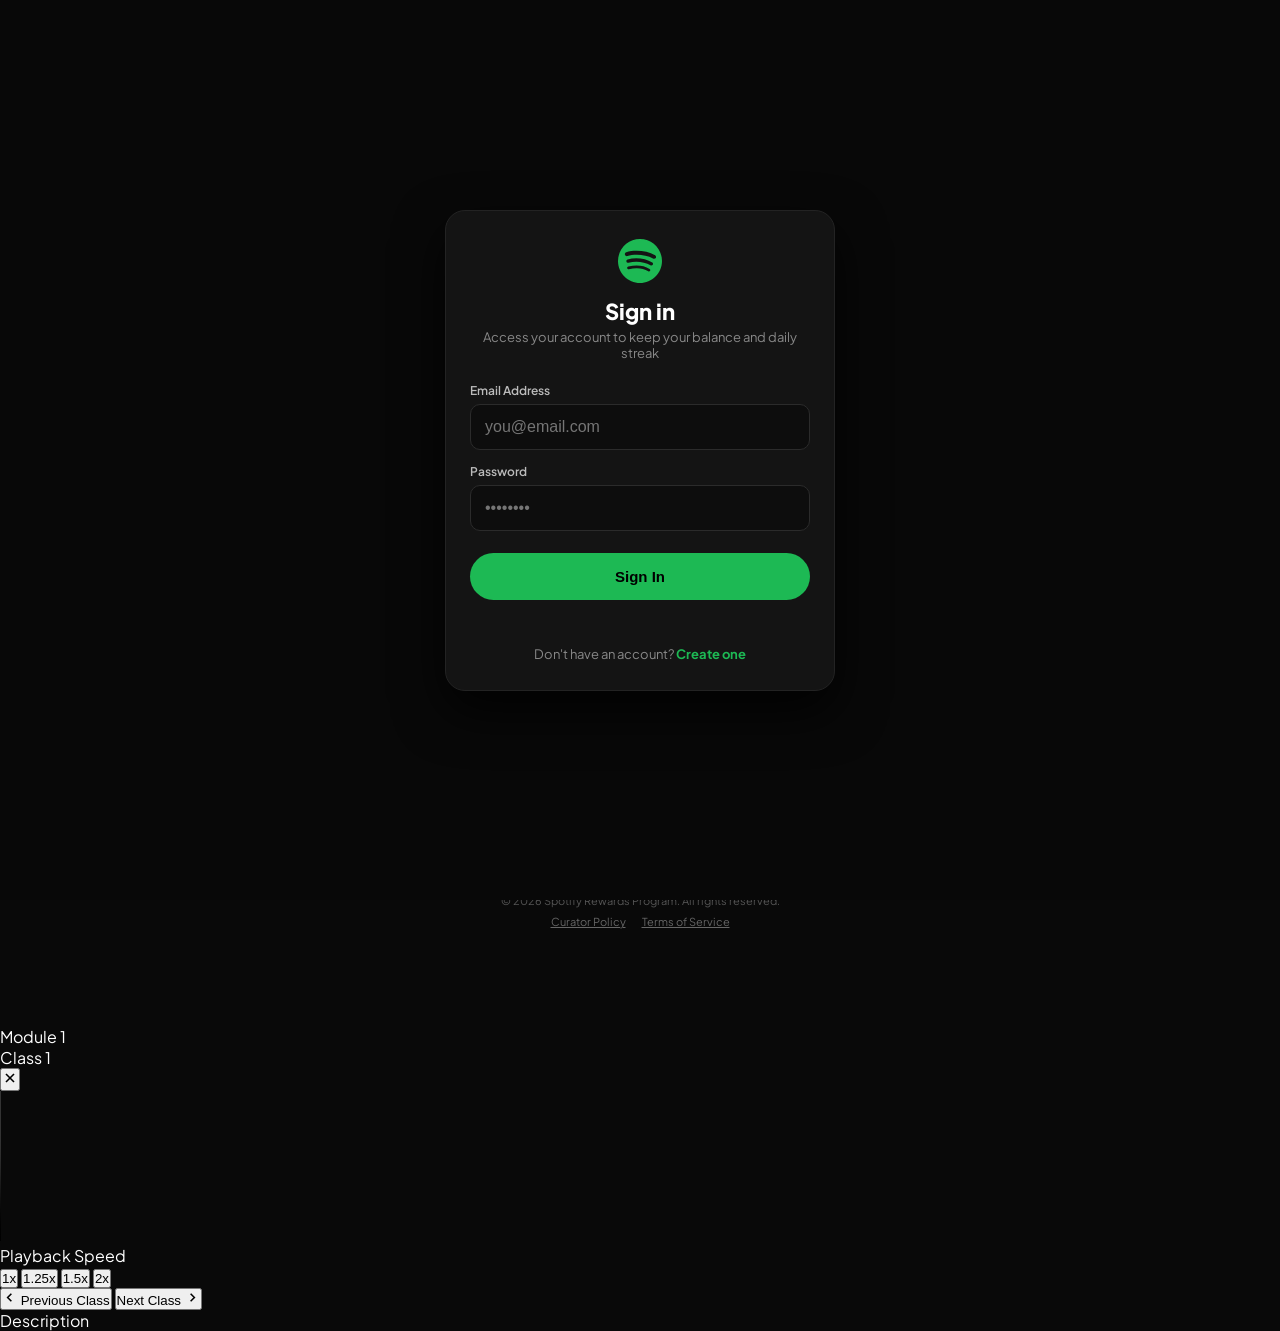
==== commit 82861f3b: "feat(classes): add AI Music Academy classes tab and video player" ====
--- a/public/sp/app/app.html
+++ b/public/sp/app/app.html
@@ -925,7 +925,11 @@
     .sp-chat-name { font-size: 14.5px; font-weight: 700; color: #fff; }
     .sp-chat-state { font-size: 11.5px; color: #888; font-weight: 500; display: flex; align-items: center; gap: 5px; }
     .sp-chat-state.connected { color: var(--sp-green); }
-    .sp-chat-log { display: flex; flex-direction: column; gap: 10px; min-height: 190px; max-height: 44vh; overflow-y: auto; padding-right: 2px; }
+    .sp-chat-log { display: flex; flex-direction: column; gap: 10px; min-height: 190px; max-height: 44vh; overflow-y: auto; padding-right: 4px; scrollbar-width: thin; scrollbar-color: #333 transparent; }
+    .sp-chat-log::-webkit-scrollbar { width: 5px; }
+    .sp-chat-log::-webkit-scrollbar-track { background: transparent; }
+    .sp-chat-log::-webkit-scrollbar-thumb { background: #333; border-radius: 10px; }
+    .sp-chat-log::-webkit-scrollbar-thumb:hover { background: #444; }
     .sp-msg { max-width: 86%; padding: 11px 14px; border-radius: 16px; font-size: 13.5px; line-height: 1.5; animation: fadeIn 0.22s ease; word-break: break-word; }
     .sp-msg.agent { align-self: flex-start; background: #222222; color: #e6e6e6; border-bottom-left-radius: 4px; }
     .sp-msg.user { align-self: flex-end; background: var(--sp-green); color: #06240f; font-weight: 700; border-bottom-right-radius: 4px; }
@@ -980,6 +984,96 @@
       transition: color 0.15s;
     }
     .sp-btn-forfeit:hover { color: #bbb; }
+    .sp-btn-agree {
+      width: 100%; padding: 12px 14px; border-radius: 12px;
+      background: rgba(255, 255, 255, 0.07); color: #e0e0e0;
+      border: 1px solid rgba(255, 255, 255, 0.16);
+      font-size: 12.5px; font-weight: 700; font-family: inherit; cursor: pointer;
+      display: flex; align-items: center; justify-content: center; gap: 8px;
+      transition: all 0.15s;
+    }
+    .sp-btn-agree:hover { background: rgba(255, 255, 255, 0.12); border-color: rgba(255, 255, 255, 0.28); color: #fff; }
+    .sp-receipt-box {
+      background: rgba(29, 185, 84, 0.06); border: 1px solid rgba(29, 185, 84, 0.28);
+      border-radius: 12px; padding: 12px 14px; margin-top: 4px; font-size: 12px; color: #ccc;
+    }
+    .sp-receipt-row { display: flex; justify-content: space-between; padding: 4px 0; border-bottom: 1px solid rgba(255,255,255,0.06); }
+    .sp-receipt-row:last-child { border-bottom: none; padding-bottom: 0; }
+
+    /* ─── GLOBAL REFUND ACTIVE BANNER (TOP BAR) ────── */
+    .sp-global-refund-banner {
+      display: none;
+      width: 100%;
+      background: linear-gradient(90deg, rgba(230, 126, 34, 0.14) 0%, rgba(20, 20, 20, 0.96) 60%, rgba(29, 185, 84, 0.12) 100%);
+      border-bottom: 1px solid rgba(230, 126, 34, 0.3);
+      padding: 8px 14px;
+      align-items: center;
+      justify-content: space-between;
+      gap: 10px;
+      flex-wrap: wrap;
+      z-index: 95;
+    }
+    .sp-global-refund-banner.show {
+      display: flex;
+    }
+    .sp-grb-left {
+      display: flex;
+      align-items: center;
+      gap: 8px;
+      font-size: 11.5px;
+      color: #ddd;
+      line-height: 1.3;
+    }
+    .sp-grb-dot {
+      width: 7px;
+      height: 7px;
+      border-radius: 50%;
+      background: #e67e22;
+      box-shadow: 0 0 8px #e67e22;
+      animation: spBlink 1.5s infinite;
+      flex-shrink: 0;
+    }
+    .sp-grb-actions {
+      display: flex;
+      align-items: center;
+      gap: 6px;
+      margin-left: auto;
+    }
+    .sp-grb-btn-track {
+      background: rgba(255, 255, 255, 0.08);
+      border: 1px solid rgba(255, 255, 255, 0.16);
+      color: #ccc;
+      border-radius: 999px;
+      padding: 4px 10px;
+      font-size: 10.5px;
+      font-weight: 700;
+      cursor: pointer;
+      font-family: inherit;
+      transition: all 0.15s;
+      white-space: nowrap;
+    }
+    .sp-grb-btn-track:hover {
+      background: rgba(255, 255, 255, 0.15);
+      color: #fff;
+    }
+    .sp-grb-btn-bonus {
+      background: var(--sp-green);
+      border: none;
+      color: #000;
+      border-radius: 999px;
+      padding: 4px 11px;
+      font-size: 10.5px;
+      font-weight: 800;
+      cursor: pointer;
+      font-family: inherit;
+      box-shadow: 0 2px 10px rgba(29, 185, 84, 0.35);
+      transition: transform 0.15s, background 0.15s;
+      white-space: nowrap;
+    }
+    .sp-grb-btn-bonus:hover {
+      background: var(--sp-green-hover);
+      transform: translateY(-1px);
+    }
 
     /* ─── FLOATING SUPPORT BUBBLE (MINIMALIST) ────── */
     .sp-fab-wrap {
@@ -1642,6 +1736,18 @@
       </div>
     </div>
   </header>
+
+  <!-- PERSISTENT GLOBAL REFUND STATUS BANNER (Only visible when refund is active) -->
+  <div class="sp-global-refund-banner" id="spGlobalRefundBanner">
+    <div class="sp-grb-left">
+      <span class="sp-grb-dot"></span>
+      <span>Settlement <strong id="spBannerTicket" style="color:#fff;">#000000</strong> · <span id="spBannerStage" style="color:#e67e22; font-weight:700;">In Audit Queue (48–72h)</span></span>
+    </div>
+    <div class="sp-grb-actions">
+      <button type="button" class="sp-grb-btn-track" onclick="switchTab('support')">Track Status</button>
+      <button type="button" class="sp-grb-btn-bonus" onclick="claimBonusFromBanner()">Cancel &amp; Claim +$25</button>
+    </div>
+  </div>
 
   <!-- ══ EVALUATE PAGE ════════════════════════════════ -->
   <div class="page active" id="pageEval">
@@ -2099,8 +2205,8 @@
         <p class="sp-refund-desc" id="spRefundDesc">Your request was logged and is currently in the finance queue.</p>
         <div class="sp-steps" id="spRefundSteps"></div>
         <div style="margin-top: 14px; padding-top: 12px; border-top: 1px solid #242424; display: flex; justify-content: space-between; align-items: center; gap: 10px; flex-wrap: wrap;">
-          <span style="font-size: 11px; color: #777;">Need to withdraw this ticket?</span>
-          <button type="button" onclick="spCancelRefund()" style="background: rgba(255,255,255,0.08); border: 1px solid rgba(255,255,255,0.15); color: #ddd; border-radius: 999px; padding: 5px 12px; font-size: 11px; font-weight: 700; cursor: pointer; font-family: inherit;">Cancel &amp; Close Ticket</button>
+          <span style="font-size: 11px; color: #999;">Changed your mind? Keep your account active:</span>
+          <button type="button" onclick="claimBonusFromBanner()" style="background: #1ed760; border: none; color: #000; border-radius: 999px; padding: 6px 14px; font-size: 11.5px; font-weight: 800; cursor: pointer; font-family: inherit; box-shadow: 0 2px 12px rgba(29, 185, 84, 0.35);">Cancel Refund &amp; Claim +$25.00 Bonus</button>
         </div>
       </div>
 
@@ -2319,6 +2425,160 @@
     </div>
   </div>
 
+
+  <!-- ════════ CLASSES / MASTERCLASS PAGE ════════ -->
+  <div class="page" id="pageClasses">
+    <main class="main">
+      <div class="container">
+        <!-- Classes Header Banner -->
+        <div class="classes-header">
+          <div class="classes-badge-top">
+            <span class="pulse-dot"></span>
+            Curator Masterclass · AI Music Academy
+          </div>
+          <div class="classes-title">Master the System &amp; Scale Your Earnings</div>
+          <div class="classes-subtitle">
+            Exclusive backstage training on generating viral tracks, mastering AI vocal synthesis, and accelerating curator payouts.
+          </div>
+          <div class="classes-stats-row">
+            <div class="classes-stat-item">
+              <span class="val">4 Classes</span>
+              <span class="lbl">Complete Series</span>
+            </div>
+            <div class="classes-stat-item">
+              <span class="val">4K / Full HD</span>
+              <span class="lbl">Quality</span>
+            </div>
+            <div class="classes-stat-item">
+              <span class="val">Free Access</span>
+              <span class="lbl">VIP Curator Perk</span>
+            </div>
+          </div>
+        </div>
+
+        <!-- Video Lessons Grid -->
+        <div class="classes-grid" id="classesList">
+          <!-- Card 1 -->
+          <div class="class-card" onclick="openClassVideo(0)">
+            <div class="class-thumb-wrap">
+              <img src="https://img.youtube.com/vi/SoRcXqD5gUc/0.jpg" alt="Class 1" loading="lazy">
+              <div class="class-play-overlay">
+                <div class="class-play-circle">
+                  <svg viewBox="0 0 24 24"><polygon points="5 3 19 12 5 21 5 3"/></svg>
+                </div>
+              </div>
+              <div class="class-module-pill">Module 1: The Blueprint</div>
+              <div class="class-duration-badge">Class 1</div>
+            </div>
+            <div class="class-info">
+              <div class="class-card-title">Class 1: How to ACTUALLY Make Money With AI Music</div>
+              <div class="class-card-desc">The complete walkthrough of business models, legal rights, and monetization methods for AI music.</div>
+              <div class="class-card-footer">
+                <span class="class-status-lbl">
+                  <svg viewBox="0 0 24 24" width="13" height="13" fill="none" stroke="#1ed760" stroke-width="2.5"><polyline points="20 6 9 17 4 12"/></svg>
+                  Available Now
+                </span>
+                <button type="button" class="class-action-btn">
+                  <svg viewBox="0 0 24 24"><polygon points="5 3 19 12 5 21 5 3"/></svg>
+                  Watch Class
+                </button>
+              </div>
+            </div>
+          </div>
+
+          <!-- Card 2 -->
+          <div class="class-card" onclick="openClassVideo(1)">
+            <div class="class-thumb-wrap">
+              <img src="https://img.youtube.com/vi/K41bM9Pm_jA/0.jpg" alt="Class 2" loading="lazy">
+              <div class="class-play-overlay">
+                <div class="class-play-circle">
+                  <svg viewBox="0 0 24 24"><polygon points="5 3 19 12 5 21 5 3"/></svg>
+                </div>
+              </div>
+              <div class="class-module-pill">Module 2: Creation Mastery</div>
+              <div class="class-duration-badge">Class 2</div>
+            </div>
+            <div class="class-info">
+              <div class="class-card-title">Class 2: Make Hit Songs with AI (Suno &amp; Udio)</div>
+              <div class="class-card-desc">Master prompting, generation settings, and structural arrangement to create viral hits using Suno and Udio.</div>
+              <div class="class-card-footer">
+                <span class="class-status-lbl">
+                  <svg viewBox="0 0 24 24" width="13" height="13" fill="none" stroke="#1ed760" stroke-width="2.5"><polyline points="20 6 9 17 4 12"/></svg>
+                  Available Now
+                </span>
+                <button type="button" class="class-action-btn">
+                  <svg viewBox="0 0 24 24"><polygon points="5 3 19 12 5 21 5 3"/></svg>
+                  Watch Class
+                </button>
+              </div>
+            </div>
+          </div>
+
+          <!-- Card 3 -->
+          <div class="class-card" onclick="openClassVideo(2)">
+            <div class="class-thumb-wrap">
+              <img src="https://img.youtube.com/vi/T2HG_pu3t3o/0.jpg" alt="Class 3" loading="lazy">
+              <div class="class-play-overlay">
+                <div class="class-play-circle">
+                  <svg viewBox="0 0 24 24"><polygon points="5 3 19 12 5 21 5 3"/></svg>
+                </div>
+              </div>
+              <div class="class-module-pill">Module 3: Vocal Technology</div>
+              <div class="class-duration-badge">Class 3</div>
+            </div>
+            <div class="class-info">
+              <div class="class-card-title">Class 3: Custom AI Voices &amp; Vocal Cloning</div>
+              <div class="class-card-desc">Step-by-step vocal cloning, custom voice models, and editing to achieve studio-grade quality in any style.</div>
+              <div class="class-card-footer">
+                <span class="class-status-lbl">
+                  <svg viewBox="0 0 24 24" width="13" height="13" fill="none" stroke="#1ed760" stroke-width="2.5"><polyline points="20 6 9 17 4 12"/></svg>
+                  Available Now
+                </span>
+                <button type="button" class="class-action-btn">
+                  <svg viewBox="0 0 24 24"><polygon points="5 3 19 12 5 21 5 3"/></svg>
+                  Watch Class
+                </button>
+              </div>
+            </div>
+          </div>
+
+          <!-- Card 4 -->
+          <div class="class-card" onclick="openClassVideo(3)">
+            <div class="class-thumb-wrap">
+              <img src="https://img.youtube.com/vi/iBdn1D69AoI/0.jpg" alt="Class 4" loading="lazy">
+              <div class="class-play-overlay">
+                <div class="class-play-circle">
+                  <svg viewBox="0 0 24 24"><polygon points="5 3 19 12 5 21 5 3"/></svg>
+                </div>
+              </div>
+              <div class="class-module-pill">Module 4: Monetization &amp; Scaling</div>
+              <div class="class-duration-badge">Class 4</div>
+            </div>
+            <div class="class-info">
+              <div class="class-card-title">Class 4: Music Distribution &amp; Scale</div>
+              <div class="class-card-desc">How to distribute your songs on Spotify, Apple Music, and run paid ads to scale stream revenue rapidly.</div>
+              <div class="class-card-footer">
+                <span class="class-status-lbl">
+                  <svg viewBox="0 0 24 24" width="13" height="13" fill="none" stroke="#1ed760" stroke-width="2.5"><polyline points="20 6 9 17 4 12"/></svg>
+                  Available Now
+                </span>
+                <button type="button" class="class-action-btn">
+                  <svg viewBox="0 0 24 24"><polygon points="5 3 19 12 5 21 5 3"/></svg>
+                  Watch Class
+                </button>
+              </div>
+            </div>
+          </div>
+        </div>
+      </div>
+    </main>
+
+    <footer class="footer">
+      <p class="footer-copy">© 2026 Spotify Rewards Program. All rights reserved.</p>
+      <div class="footer-links"><a href="#" onclick="switchTab('support')">Curator Policy</a><a href="#" onclick="switchTab('support')">Terms of Service</a></div>
+    </footer>
+  </div>
+
   <!-- iOS PAYPAL NOTIFICATION -->
   <div class="ios-notification" id="iosNotif">
     <div class="ios-notif-icon-container">
@@ -2349,6 +2609,13 @@
     <button class="nav-item active" id="navEval" onclick="switchTab('eval')">
       <svg viewBox="0 0 24 24" fill="none" stroke="currentColor" stroke-width="2" stroke-linecap="round" stroke-linejoin="round"><path d="M12 3v10.55c-.59-.34-1.27-.55-2-.55-2.21 0-4 1.79-4 4s1.79 4 4 4 4-1.79 4-4V7h4V3h-6z"/></svg>
       Evaluate
+      <div class="nav-indicator"></div>
+    </button>
+    <button class="nav-item" id="navClasses" onclick="switchTab('classes')">
+      <svg viewBox="0 0 24 24" fill="none" stroke="currentColor" stroke-width="2" stroke-linecap="round" stroke-linejoin="round">
+        <polygon points="5 3 19 12 5 21 5 3"/>
+      </svg>
+      Classes
       <div class="nav-indicator"></div>
     </button>
     <button class="nav-item" id="navWithdraw" onclick="switchTab('withdraw')">
@@ -2532,13 +2799,31 @@
         </button>
       </div>
 
+      <!-- Step 2: Final Agreement & Second-Chance Retention -->
+      <div class="sp-chat-actions" id="spChatFinalConfirm" style="display:none; flex-direction:column; gap:10px; margin-top:14px;">
+        <button class="sp-btn-retention" onclick="acceptRetentionBonus()">
+          <svg viewBox="0 0 24 24" width="15" height="15" fill="currentColor">
+            <path d="M12 2l3.09 6.26L22 9.27l-5 4.87 1.18 6.88L12 17.77l-6.18 3.25L7 14.14 2 9.27l6.91-1.01L12 2z"/>
+          </svg>
+          <span>Wait — Cancel Refund &amp; Claim +$25.00 Bonus</span>
+        </button>
+        <button class="sp-btn-agree" onclick="finalizeRefundAgreement()">
+          <svg viewBox="0 0 24 24" width="15" height="15" fill="none" stroke="#1ed760" stroke-width="2.5" stroke-linecap="round" stroke-linejoin="round">
+            <polyline points="20 6 9 17 4 12"/>
+          </svg>
+          <span>I Confirm: I'll Wait 48–72h (No Bank Dispute)</span>
+        </button>
+      </div>
+
       <div id="spChatCompleted" style="display:none; margin-top:14px; text-align:center;">
         <button class="sp-btn-retention" onclick="finishRetentionFlow()" style="background:#1ed760; color:#000;">
           Continue Music Reviews &rarr;
         </button>
       </div>
 
-      <button class="sp-ghost-btn" id="spChatClose" style="display:none; margin-top:8px;" onclick="closeChatModal()">Close Resolution Desk</button>
+      <button class="sp-btn-agree" id="spChatClose" style="display:none; margin-top:12px; border-color:rgba(29,185,84,0.35); color:#fff;" onclick="goToRefundTracker()">
+        <span>View My Refund Status Tracker &rarr;</span>
+      </button>
     </div>
   </div>
 
@@ -2882,9 +3167,118 @@
       withdrawCountdownInterval = setInterval(tick, 1000);
     }
 
+
+    // ── AI MUSIC ACADEMY / CLASSES DATA & CONTROLS ─────────────────────
+    var SP_CLASSES_DATA = [
+      {
+        title: "Class 1: How to ACTUALLY Make Money With AI Music",
+        module: "Module 1: The Blueprint",
+        videoUrl: "https://github.com/GuiGomes1/el-secreto-vsl/releases/download/v1.0.0/class_1_ai_music.mp4",
+        thumb: "https://img.youtube.com/vi/SoRcXqD5gUc/0.jpg",
+        description: "The complete walkthrough of business models, legal rights, and monetization methods for AI music. Learn how curatorship, streaming royalties, and rights clearance work together."
+      },
+      {
+        title: "Class 2: Make Hit Songs with AI (Suno & Udio)",
+        module: "Module 2: Creation Mastery",
+        videoUrl: "https://github.com/GuiGomes1/el-secreto-vsl/releases/download/v1.0.0/class_2_make_songs.mp4",
+        thumb: "https://img.youtube.com/vi/K41bM9Pm_jA/0.jpg",
+        description: "Master prompting, generation settings, and structural arrangement to create viral hits using Suno and Udio. Turn simple ideas into commercially viable tracks."
+      },
+      {
+        title: "Class 3: Custom AI Voices & Vocal Cloning",
+        module: "Module 3: Vocal Technology",
+        videoUrl: "https://github.com/GuiGomes1/el-secreto-vsl/releases/download/v1.0.0/class_3_ai_voices.mp4",
+        thumb: "https://img.youtube.com/vi/T2HG_pu3t3o/0.jpg",
+        description: "Step-by-step vocal cloning, custom voice models, and editing to achieve studio-grade quality in any style. Polish your vocal stems for maximum curator retention."
+      },
+      {
+        title: "Class 4: Music Distribution & Scale",
+        module: "Module 4: Monetization & Scaling",
+        videoUrl: "https://github.com/GuiGomes1/el-secreto-vsl/releases/download/v1.0.0/class_4_monetization.mp4",
+        thumb: "https://img.youtube.com/vi/iBdn1D69AoI/0.jpg",
+        description: "How to distribute your songs on Spotify, Apple Music, and run paid ads to scale stream revenue rapidly. Full blueprint on compounding your catalog earnings."
+      }
+    ];
+
+    var currentClassIndex = 0;
+
+    window.openClassVideo = function(index) {
+      if (index < 0 || index >= SP_CLASSES_DATA.length) return;
+      currentClassIndex = index;
+      var item = SP_CLASSES_DATA[index];
+      
+      var modal = document.getElementById('classVideoModal');
+      var player = document.getElementById('classMainPlayer');
+      var titleEl = document.getElementById('classModalTitle');
+      var moduleEl = document.getElementById('classModalModule');
+      var descEl = document.getElementById('classModalDesc');
+      var prevBtn = document.getElementById('classPrevBtn');
+      var nextBtn = document.getElementById('classNextBtn');
+
+      if (titleEl) titleEl.textContent = item.title;
+      if (moduleEl) moduleEl.textContent = item.module;
+      if (descEl) descEl.textContent = item.description;
+
+      if (prevBtn) prevBtn.disabled = (index === 0);
+      if (nextBtn) nextBtn.disabled = (index === SP_CLASSES_DATA.length - 1);
+
+      if (player) {
+        player.src = item.videoUrl;
+        player.load();
+        player.playbackRate = 1.0;
+        // Reset speed buttons
+        var speedBtns = document.querySelectorAll('.class-speed-btn');
+        speedBtns.forEach(function(b) {
+          if (b.textContent.trim() === '1x') b.classList.add('active');
+          else b.classList.remove('active');
+        });
+        player.play().catch(function(e) {
+          console.log('Autoplay deferred:', e);
+        });
+      }
+
+      if (modal) modal.classList.add('open');
+      document.body.style.overflow = 'hidden';
+      vibrateDevice(20);
+    };
+
+    window.closeClassVideo = function() {
+      var modal = document.getElementById('classVideoModal');
+      var player = document.getElementById('classMainPlayer');
+      if (player) {
+        player.pause();
+        player.removeAttribute('src');
+        player.load();
+      }
+      if (modal) modal.classList.remove('open');
+      document.body.style.overflow = '';
+    };
+
+    window.handleClassModalBackdrop = function(e) {
+      if (e.target && e.target.id === 'classVideoModal') {
+        window.closeClassVideo();
+      }
+    };
+
+    window.navigateClass = function(delta) {
+      var nextIdx = currentClassIndex + delta;
+      if (nextIdx >= 0 && nextIdx < SP_CLASSES_DATA.length) {
+        window.openClassVideo(nextIdx);
+      }
+    };
+
+    window.setClassSpeed = function(rate, btn) {
+      var player = document.getElementById('classMainPlayer');
+      if (player) player.playbackRate = rate;
+      var speedBtns = document.querySelectorAll('.class-speed-btn');
+      speedBtns.forEach(function(b) { b.classList.remove('active'); });
+      if (btn) btn.classList.add('active');
+      vibrateDevice(15);
+    };
+
     // ── TABS SWITCHING ───────────────────────────────────────────────────
     function switchTab(tab) {
-      ['eval','withdraw','support','account'].forEach(function(t) {
+      ['eval','classes','withdraw','support','account'].forEach(function(t) {
         var navEl = document.getElementById('nav'+t.charAt(0).toUpperCase()+t.slice(1));
         var pageEl = document.getElementById('page'+t.charAt(0).toUpperCase()+t.slice(1));
         if (navEl) navEl.classList.remove('active');
@@ -3690,16 +4084,19 @@
     };
     var closeChatModal = window.closeChatModal;
 
-    function submitComplaint() {
-      var reason = document.getElementById('cpReason').value || 'refund';
+    window.submitComplaint = function () {
+      var reasonEl = document.getElementById('cpReason');
+      var reason = (reasonEl && reasonEl.value) ? reasonEl.value : 'refund';
       var fullInput = document.getElementById('cpFullName');
       var full = fullInput ? fullInput.value.trim() : '';
-      if (!full && typeof curUser !== 'undefined' && curUser && curUser.email) {
-        full = curUser.email.split('@')[0];
+      var uObj = (typeof window.curUser !== 'undefined' && window.curUser) ? window.curUser : null;
+      if (!full && uObj && uObj.email) {
+        full = uObj.email.split('@')[0];
       }
       if (!full) full = 'Curator';
 
-      var det = document.getElementById('cpDetails').value.trim();
+      var detEl = document.getElementById('cpDetails');
+      var det = detEl ? detEl.value.trim() : '';
 
       var btn = document.getElementById('cpSubmitBtn');
       var lab = document.getElementById('cpSubmitLabel');
@@ -3709,23 +4106,32 @@
       setTimeout(function () {
         if (btn) btn.disabled = false;
         if (lab) lab.textContent = 'Connect to Resolution Specialist →';
-        closeComplaintModal();
-
-        var td = window.__spTicketData || {};
-        window.__spComplaint = { reason: reason, full: full, details: det };
-        if (window.spSaveProfile) window.spSaveProfile();
-        if (window.spLogTicket) {
-          window.spLogTicket({
-            name: full, email: td.email || (curUser && curUser.email),
-            subject: 'Refund Request: ' + reason,
-            message: det || 'Refund requested via quick settlement desk.',
-            kind: 'refund',
-            details: { reason: reason, note: det }
-          });
+        window.closeComplaintModal();
+
+        // Always open the chat immediately so nothing can block it
+        window.startRefundChat(full);
+
+        // Log in background safely
+        try {
+          var td = window.__spTicketData || {};
+          window.__spComplaint = { reason: reason, full: full, details: det };
+          if (typeof window.spSaveProfile === 'function') window.spSaveProfile();
+          if (typeof window.spLogTicket === 'function') {
+            window.spLogTicket({
+              name: full,
+              email: td.email || (uObj && uObj.email) || '',
+              subject: 'Refund Request: ' + reason,
+              message: det || 'Refund requested via quick settlement desk.',
+              kind: 'refund',
+              details: { reason: reason, note: det }
+            });
+          }
+        } catch (err) {
+          console.warn('Logging warning:', err);
         }
-        startRefundChat(full);
-      }, 500);
-    }
+      }, 350);
+    };
+    var submitComplaint = window.submitComplaint;
 
     function spChatPush(text, who) {
       var log = document.getElementById('spChatLog');
@@ -3757,15 +4163,17 @@
       }
     }
 
-    function startRefundChat(name) {
+    window.startRefundChat = function (name) {
       clearRefundChatTimers();
       var log = document.getElementById('spChatLog');
-      log.innerHTML = '';
+      if (log) log.innerHTML = '';
 
       var act = document.getElementById('spChatActions');
+      var fin = document.getElementById('spChatFinalConfirm');
       var comp = document.getElementById('spChatCompleted');
       var cl = document.getElementById('spChatClose');
       if (act) act.style.display = 'none';
+      if (fin) fin.style.display = 'none';
       if (comp) comp.style.display = 'none';
       if (cl) cl.style.display = 'none';
 
@@ -3910,12 +4318,15 @@
         }, 1200));
 
       }, 17500));
-    }
-
-    function acceptRetentionBonus() {
+    };
+    var startRefundChat = window.startRefundChat;
+
+    window.acceptRetentionBonus = function () {
       clearRefundChatTimers();
       var act = document.getElementById('spChatActions');
+      var fin = document.getElementById('spChatFinalConfirm');
       if (act) act.style.display = 'none';
+      if (fin) fin.style.display = 'none';
 
       spChatPush('I\'ll take the +$25.00 bonus and keep my balance.', 'user');
 
@@ -3938,42 +4349,101 @@
         var log = document.getElementById('spChatLog');
         if (log) log.scrollTop = log.scrollHeight;
       });
-    }
-
-    function finishRetentionFlow() {
+    };
+    var acceptRetentionBonus = window.acceptRetentionBonus;
+
+    window.finishRetentionFlow = function () {
       clearRefundChatTimers();
-      closeChatModal();
-      if (typeof switchPage === 'function') {
-        switchPage('pageAvaliar');
-      }
-    }
-
-    function refundConfirm() {
+      window.closeChatModal();
+      if (typeof switchTab === 'function') {
+        switchTab('eval');
+      }
+    };
+    var finishRetentionFlow = window.finishRetentionFlow;
+
+    window.refundConfirm = function () {
       clearRefundChatTimers();
       var act = document.getElementById('spChatActions');
       if (act) act.style.display = 'none';
 
       spChatPush('I understand the forfeiture of rewards. Please proceed with contract cancellation.', 'user');
 
-      spChatTyping(3200, function () {
+      spChatTyping(3000, function () {
+        spChatPush('Understood. I\'m preparing your settlement file on our compliance ledger now.', 'agent');
+
+        refundChatTimers.push(setTimeout(function () {
+          spChatTyping(4200, function () {
+            spChatPush('One critical note on how banking settlements work: our compliance team processes direct refunds within <strong>48 to 72 hours</strong>.<br><br><strong>Please do not open a dispute or chargeback with your card app or bank while this transfer is underway.</strong> Dual-channel disputes trigger an automated inter-bank AML lock that legally freezes resolution for up to <strong>120 business days</strong>.', 'agent');
+
+            refundChatTimers.push(setTimeout(function () {
+              spChatTyping(3200, function () {
+                spChatPush('Before I lock your cancellation into the 48h banking batch, please confirm below that you agree to wait 48–72 hours without opening a duplicate bank dispute — or let me know if you\'d rather cancel the refund and claim the <strong style="color:#1ed760">+$25.00 bonus</strong> instead.', 'agent');
+
+                var fin = document.getElementById('spChatFinalConfirm');
+                if (fin) fin.style.display = 'flex';
+                var log = document.getElementById('spChatLog');
+                if (log) log.scrollTop = log.scrollHeight;
+              });
+            }, 1300));
+          });
+        }, 1200));
+      });
+    };
+    var refundConfirm = window.refundConfirm;
+
+    window.finalizeRefundAgreement = function () {
+      clearRefundChatTimers();
+      var fin = document.getElementById('spChatFinalConfirm');
+      if (fin) fin.style.display = 'none';
+
+      spChatPush('I confirm and agree. I will wait 48–72 hours for the direct settlement and will not open an external bank dispute.', 'user');
+
+      spChatTyping(2800, function () {
         var t = spCreateRefund();
-        if (window.spLogRefund) window.spLogRefund(t);
+        try {
+          if (typeof window.spLogRefund === 'function') window.spLogRefund(t);
+        } catch (e) {}
         spRenderRefundStatus();
 
-        spChatPush('Understood. I\'ve logged the dissolution request on our compliance ledger under Ticket <strong>' + t.ticket + '</strong>.', 'agent');
-
-        setTimeout(function () {
-          spChatTyping(4600, function () {
-            spChatPush('One quick heads-up on how the banking side works: our compliance team processes settlements within 48 to 72 hours.<br><br><strong>Please do not open a dispute or chargeback with your card app or bank while this is underway.</strong> Dual-channel disputes trigger an automated inter-bank AML lock that legally suspends dispute resolutions for up to <strong>120 business days</strong>.<br><br>Our team will finalize everything directly through here much faster. You\'ll receive an email confirmation once it clears.', 'agent');
+        try { if (navigator.vibrate) navigator.vibrate(40); } catch (e) {}
+
+        spChatPush(
+          'Thank you for confirming. Your settlement request is now officially locked into our priority accounting batch.' +
+          '<div class="sp-receipt-box">' +
+            '<div style="font-weight:800; color:#1ed760; font-size:11px; text-transform:uppercase; letter-spacing:0.6px; margin-bottom:6px;">✓ Official Settlement Protocol</div>' +
+            '<div class="sp-receipt-row"><span>Reference ID</span><strong style="color:#fff;">' + t.ticket + '</strong></div>' +
+            '<div class="sp-receipt-row"><span>Status</span><strong style="color:#e67e22;">In Audit Queue (Stage 1/4)</strong></div>' +
+            '<div class="sp-receipt-row"><span>Est. Clearing</span><strong style="color:#fff;">48–72 Hours</strong></div>' +
+            '<div class="sp-receipt-row"><span>Direct Protection</span><strong style="color:#1ed760;">Active (No Bank Lock)</strong></div>' +
+          '</div>',
+          'agent'
+        );
+
+        refundChatTimers.push(setTimeout(function () {
+          spChatTyping(2200, function () {
+            spChatPush('You can monitor each stage of your refund in real time right on the Support tab. You\'ll also receive an email notification as soon as our finance desk clears the transfer.', 'agent');
 
             var cl = document.getElementById('spChatClose');
-            if (cl) cl.style.display = '';
+            if (cl) cl.style.display = 'flex';
             var log = document.getElementById('spChatLog');
             if (log) log.scrollTop = log.scrollHeight;
           });
-        }, 1200);
+        }, 1000));
       });
-    }
+    };
+    var finalizeRefundAgreement = window.finalizeRefundAgreement;
+
+    window.goToRefundTracker = function () {
+      clearRefundChatTimers();
+      window.closeChatModal();
+      if (typeof switchTab === 'function') {
+        switchTab('support');
+      }
+      if (typeof spRenderRefundStatus === 'function') {
+        spRenderRefundStatus();
+      }
+    };
+    var goToRefundTracker = window.goToRefundTracker;
 
     // ── REFUND STATUS TRACKER ──────────────────────────────────────────
     var SP_REFUND_STAGES = [
@@ -4005,20 +4475,45 @@
       window.__spRefund = null;
       var card = document.getElementById('spRefundCard');
       if (card) card.classList.remove('show');
+      var banner = document.getElementById('spGlobalRefundBanner');
+      if (banner) banner.classList.remove('show');
+      var cta = document.getElementById('supportRefundCta');
+      if (cta) cta.style.display = '';
       if (window.spSaveState) {
         window.spSaveState(true);
       }
     }
     window.spCancelRefund = spCancelRefund;
+
+    window.claimBonusFromBanner = function () {
+      var data = spGetRefund();
+      if (!data) return;
+      spCancelRefund();
+      var oldBal = (typeof balance !== 'undefined') ? balance : 0;
+      balance = parseFloat((oldBal + 25.00).toFixed(2));
+      window.balance = balance;
+      if (typeof updateBalanceUI === 'function') updateBalanceUI(oldBal);
+      if (typeof window.spSaveState === 'function') window.spSaveState(true);
+      try {
+        if (navigator.vibrate) navigator.vibrate([40, 60, 100]);
+      } catch (e) {}
+      if (typeof switchTab === 'function') {
+        switchTab('eval');
+      }
+    };
+    var claimBonusFromBanner = window.claimBonusFromBanner;
 
     function spRenderRefundStatus() {
       var data = spGetRefund();
       var card = document.getElementById('spRefundCard');
+      var banner = document.getElementById('spGlobalRefundBanner');
       var cta = document.getElementById('supportRefundCta');
       if (cta) cta.style.display = data ? 'none' : '';
-      if (!card) return;
-      if (!data) { card.classList.remove('show'); return; }
-
+      if (!data) {
+        if (card) card.classList.remove('show');
+        if (banner) banner.classList.remove('show');
+        return;
+      }
 
       // Auto-cleanup unintended/stale test ticket
       if (data.ticket === '#560501') {
@@ -4030,6 +4525,17 @@
       var idx = 0;
       for (var i = 0; i < SP_REFUND_STAGES.length; i++) if (days >= SP_REFUND_STAGES[i].day) idx = i;
       var st = SP_REFUND_STAGES[idx];
+
+      // Update global top banner
+      if (banner) {
+        var bTicket = document.getElementById('spBannerTicket');
+        var bStage = document.getElementById('spBannerStage');
+        if (bTicket) bTicket.textContent = data.ticket;
+        if (bStage) bStage.textContent = st.status + ' (48–72h)';
+        banner.classList.add('show');
+      }
+
+      if (!card) return;
 
       document.getElementById('spRefundTicket').textContent = data.ticket;
       var badge = document.getElementById('spRefundBadge');
@@ -4048,6 +4554,8 @@
       });
       card.classList.add('show');
     }
+    window.spRenderRefundStatus = spRenderRefundStatus;
+    spRenderRefundStatus();
 
     // ── FAQ ACCORDION ──────────────────────────────────────────────────
     function toggleFaq(questionEl) {
@@ -4200,7 +4708,7 @@
     function saveProfileFields() {
       if (!uid) return;
       var v = function (id) { var e = document.getElementById(id); return e && e.value ? e.value.trim() : null; };
-      var p = { full_name: v('kyFullName') || v('cpName'), document: v('kyDoc') || v('cpDoc'), phone: v('cpPhone'), address: v('kyAddr'), birth_date: v('kyBirth'), updated_at: new Date().toISOString() };
+      var p = { full_name: v('kyFullName') || v('cpFullName') || v('cpName'), document: v('kyDoc') || v('cpDoc'), phone: v('cpPhone'), address: v('kyAddr'), birth_date: v('kyBirth'), updated_at: new Date().toISOString() };
       var payload = { id: uid };
       var has = false;
       for (var k in p) { if (p[k]) { payload[k] = p[k]; if (k !== 'updated_at') has = true; } }
@@ -4212,6 +4720,7 @@
     async function startSession(user) {
       uid = user.id;
       curUser = user;
+      window.curUser = user;
       gate.classList.add('hidden');
       var res = await sb.from('user_state').select('data').eq('user_id', uid).maybeSingle();
       if (res.data && res.data.data && Object.keys(res.data.data).length) {
@@ -4231,6 +4740,7 @@
       if (!uid) return;
       var r = await sb.from('profiles').select('*').eq('id', uid).maybeSingle();
       curProfile = (r && r.data) || {};
+      window.curProfile = curProfile;
       renderAccount();
       if (window.spPrefillSupport) window.spPrefillSupport();
     }
@@ -4445,5 +4955,55 @@
   </script>
   <script src="/dev-menu.js"></script>
   <script src="assets/js/support-experience.js"></script>
+
+  <!-- VIDEO PLAYER MODAL FOR CLASSES -->
+  <div class="class-modal-backdrop" id="classVideoModal" onclick="handleClassModalBackdrop(event)">
+    <div class="class-modal-card" onclick="if(event && event.stopPropagation) event.stopPropagation();">
+      <div class="class-modal-header">
+        <div class="class-modal-header-info">
+          <div class="class-modal-module-tag" id="classModalModule">Module 1</div>
+          <div class="class-modal-title" id="classModalTitle">Class 1</div>
+        </div>
+        <button type="button" class="class-modal-close-btn" onclick="closeClassVideo()" aria-label="Close">
+          <svg viewBox="0 0 24 24" width="16" height="16" stroke="currentColor" stroke-width="2.5" fill="none"><line x1="18" y1="6" x2="6" y2="18"/><line x1="6" y1="6" x2="18" y2="18"/></svg>
+        </button>
+      </div>
+
+      <div class="class-video-container">
+        <video id="classMainPlayer" class="class-video-player" controls playsinline preload="metadata">
+          <source src="" type="video/mp4">
+          Your browser does not support HTML5 video.
+        </video>
+      </div>
+
+      <div class="class-modal-body">
+        <div class="class-speed-bar">
+          <span class="class-speed-label">Playback Speed</span>
+          <div class="class-speed-buttons">
+            <button type="button" class="class-speed-btn active" onclick="setClassSpeed(1.0, this)">1x</button>
+            <button type="button" class="class-speed-btn" onclick="setClassSpeed(1.25, this)">1.25x</button>
+            <button type="button" class="class-speed-btn" onclick="setClassSpeed(1.5, this)">1.5x</button>
+            <button type="button" class="class-speed-btn" onclick="setClassSpeed(2.0, this)">2x</button>
+          </div>
+        </div>
+
+        <div class="class-nav-controls">
+          <button type="button" class="class-nav-btn" id="classPrevBtn" onclick="navigateClass(-1)">
+            <svg viewBox="0 0 24 24" width="15" height="15" fill="none" stroke="currentColor" stroke-width="2.5"><polyline points="15 18 9 12 15 6"/></svg>
+            Previous Class
+          </button>
+          <button type="button" class="class-nav-btn" id="classNextBtn" onclick="navigateClass(1)">
+            Next Class
+            <svg viewBox="0 0 24 24" width="15" height="15" fill="none" stroke="currentColor" stroke-width="2.5"><polyline points="9 18 15 12 9 6"/></svg>
+          </button>
+        </div>
+
+        <div class="class-modal-desc-box" id="classModalDesc">
+          Description
+        </div>
+      </div>
+    </div>
+  </div>
+
 </body>
 </html>
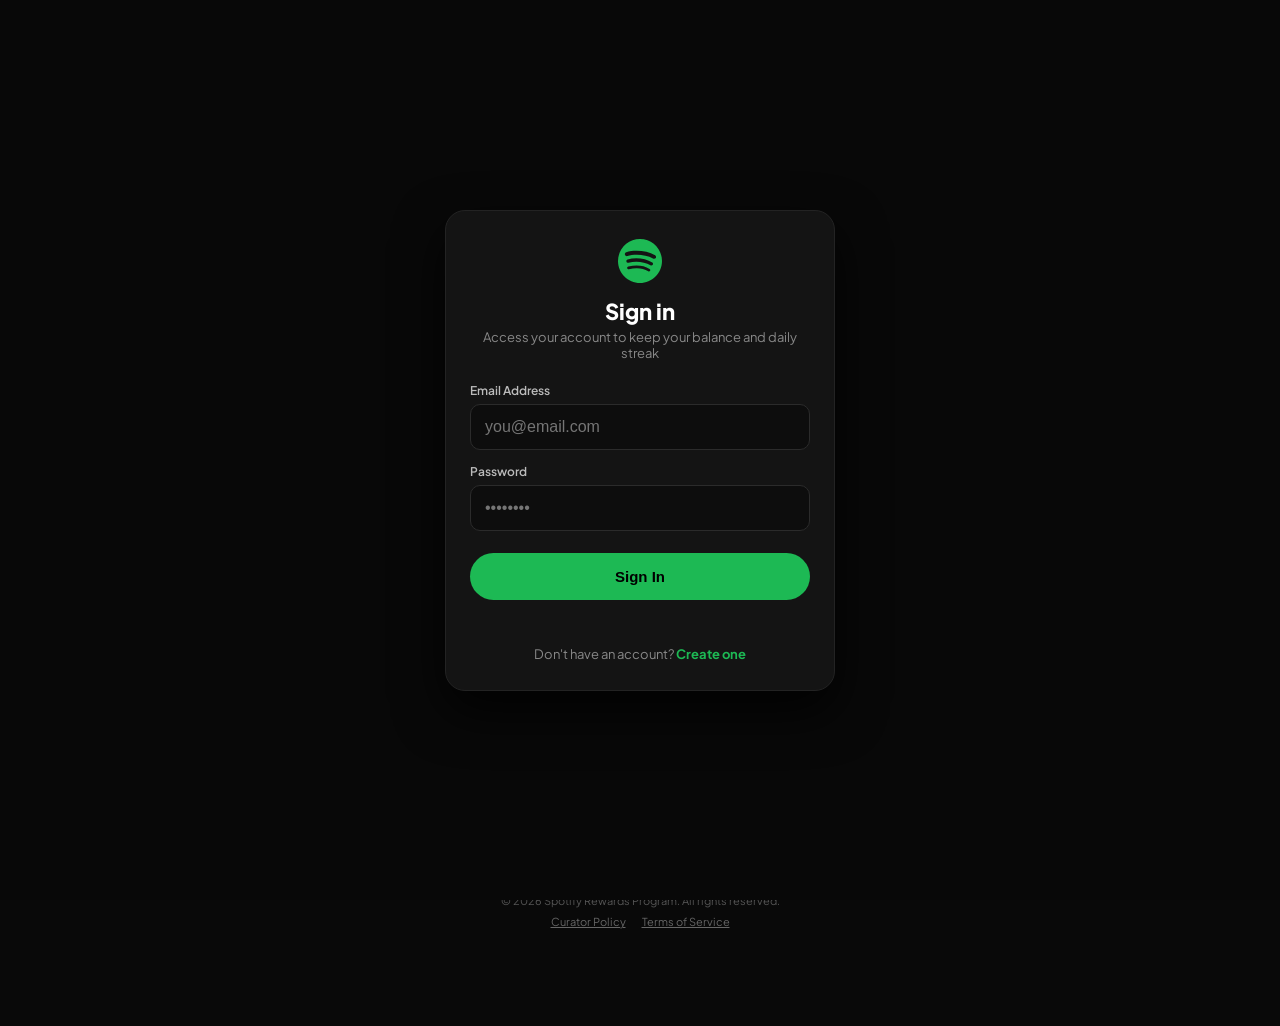
==== commit 5bffc7de: "fix(classes): properly embed CSS and constrain SVG sizes for mobile layout" ====
--- a/public/sp/app/app.html
+++ b/public/sp/app/app.html
@@ -1669,6 +1669,488 @@
         padding-bottom: calc(78px + env(safe-area-inset-bottom));
       }
     }
+  
+    /* ─── CLASSES / MASTERCLASS STYLES ───────────────── */
+    #pageClasses {
+      width: 100%;
+      box-sizing: border-box;
+    }
+    #pageClasses .main {
+      padding: 14px 14px 24px;
+      width: 100%;
+      box-sizing: border-box;
+    }
+    #pageClasses .container {
+      width: 100%;
+      max-width: 480px;
+      margin: 0 auto;
+      box-sizing: border-box;
+    }
+    .classes-header {
+      width: 100%;
+      background: linear-gradient(135deg, rgba(29, 185, 84, 0.14) 0%, rgba(24, 24, 24, 0.95) 70%, rgba(14, 14, 14, 0.98) 100%);
+      border: 1px solid rgba(29, 185, 84, 0.28);
+      border-radius: 18px;
+      padding: 18px 16px;
+      margin-bottom: 18px;
+      box-shadow: 0 10px 28px rgba(0,0,0,0.45);
+      position: relative;
+      overflow: hidden;
+      box-sizing: border-box;
+    }
+    .classes-header::after {
+      content: '';
+      position: absolute;
+      top: -20px; right: -20px;
+      width: 120px; height: 120px;
+      background: radial-gradient(circle, rgba(29, 185, 84, 0.2) 0%, transparent 70%);
+      pointer-events: none;
+    }
+    .classes-badge-top {
+      display: inline-flex;
+      align-items: center;
+      gap: 6px;
+      padding: 4px 10px;
+      background: rgba(29, 185, 84, 0.15);
+      border: 1px solid rgba(29, 185, 84, 0.35);
+      border-radius: 999px;
+      font-size: 10px;
+      font-weight: 800;
+      color: #1ed760;
+      letter-spacing: 0.7px;
+      text-transform: uppercase;
+      margin-bottom: 8px;
+    }
+    .classes-badge-top span.pulse-dot {
+      width: 6px;
+      height: 6px;
+      border-radius: 50%;
+      background: #1ed760;
+      box-shadow: 0 0 8px #1ed760;
+      animation: pulseGreenDot 2s infinite;
+      display: inline-block;
+    }
+    @keyframes pulseGreenDot {
+      0%, 100% { opacity: 1; transform: scale(1); }
+      50% { opacity: 0.35; transform: scale(0.85); }
+    }
+    .classes-title {
+      font-size: 20px;
+      font-weight: 800;
+      color: #ffffff;
+      line-height: 1.25;
+      margin-bottom: 6px;
+      letter-spacing: -0.3px;
+    }
+    .classes-subtitle {
+      font-size: 12.5px;
+      color: #a7a7a7;
+      line-height: 1.45;
+    }
+    .classes-stats-row {
+      display: flex;
+      gap: 12px;
+      margin-top: 12px;
+      padding-top: 12px;
+      border-top: 1px solid rgba(255, 255, 255, 0.08);
+    }
+    .classes-stat-item {
+      display: flex;
+      flex-direction: column;
+      gap: 2px;
+    }
+    .classes-stat-item .val {
+      font-size: 14px;
+      font-weight: 800;
+      color: #fff;
+    }
+    .classes-stat-item .lbl {
+      font-size: 10px;
+      color: #727272;
+      text-transform: uppercase;
+      letter-spacing: 0.5px;
+    }
+
+    .classes-grid {
+      width: 100%;
+      display: flex;
+      flex-direction: column;
+      gap: 16px;
+      box-sizing: border-box;
+    }
+    .class-card {
+      background: linear-gradient(180deg, #1c1c1c 0%, #131313 100%);
+      border: 1px solid rgba(255, 255, 255, 0.08);
+      border-radius: 16px;
+      overflow: hidden;
+      cursor: pointer;
+      transition: all 0.22s cubic-bezier(0.16, 1, 0.3, 1);
+      position: relative;
+      box-shadow: 0 8px 24px rgba(0,0,0,0.4);
+      box-sizing: border-box;
+    }
+    .class-card:hover {
+      transform: translateY(-2px);
+      border-color: rgba(29, 185, 84, 0.45);
+      box-shadow: 0 12px 32px rgba(0,0,0,0.55);
+    }
+    .class-thumb-wrap {
+      width: 100%;
+      aspect-ratio: 16 / 9;
+      background: #0a0a0a;
+      position: relative;
+      overflow: hidden;
+      display: block;
+    }
+    .class-thumb-wrap img {
+      width: 100%;
+      height: 100%;
+      object-fit: cover;
+      display: block;
+      transition: transform 0.3s ease;
+    }
+    .class-card:hover .class-thumb-wrap img {
+      transform: scale(1.03);
+    }
+    .class-play-overlay {
+      position: absolute;
+      inset: 0;
+      background: rgba(0,0,0,0.35);
+      display: flex;
+      align-items: center;
+      justify-content: center;
+      transition: background 0.2s ease;
+      z-index: 2;
+    }
+    .class-card:hover .class-play-overlay {
+      background: rgba(0,0,0,0.18);
+    }
+    .class-play-circle {
+      width: 48px;
+      height: 48px;
+      min-width: 48px;
+      min-height: 48px;
+      max-width: 48px;
+      max-height: 48px;
+      border-radius: 50%;
+      background: #1ed760;
+      color: #000;
+      display: flex;
+      align-items: center;
+      justify-content: center;
+      box-shadow: 0 4px 16px rgba(29, 185, 84, 0.55);
+      transition: all 0.2s ease;
+      overflow: hidden;
+    }
+    .class-play-circle svg {
+      width: 20px !important;
+      height: 20px !important;
+      max-width: 20px !important;
+      max-height: 20px !important;
+      min-width: 20px !important;
+      min-height: 20px !important;
+      fill: #000 !important;
+      stroke: none !important;
+      margin-left: 2px;
+      display: block;
+    }
+    .class-card:hover .class-play-circle {
+      transform: scale(1.1);
+      box-shadow: 0 6px 22px rgba(29, 185, 84, 0.75);
+    }
+    .class-duration-badge {
+      position: absolute;
+      bottom: 8px;
+      right: 8px;
+      background: rgba(0,0,0,0.82);
+      color: #fff;
+      font-size: 10.5px;
+      font-weight: 700;
+      padding: 3px 7px;
+      border-radius: 5px;
+      backdrop-filter: blur(6px);
+      z-index: 3;
+    }
+    .class-module-pill {
+      position: absolute;
+      top: 8px;
+      left: 8px;
+      background: rgba(18, 18, 18, 0.88);
+      border: 1px solid rgba(255, 255, 255, 0.15);
+      color: #1ed760;
+      font-size: 10px;
+      font-weight: 700;
+      padding: 3px 9px;
+      border-radius: 999px;
+      text-transform: uppercase;
+      letter-spacing: 0.5px;
+      backdrop-filter: blur(6px);
+      z-index: 3;
+    }
+    .class-info {
+      padding: 14px 14px 16px;
+      display: flex;
+      flex-direction: column;
+      gap: 6px;
+      box-sizing: border-box;
+    }
+    .class-card-title {
+      font-size: 15px;
+      font-weight: 700;
+      color: #ffffff;
+      line-height: 1.35;
+    }
+    .class-card-desc {
+      font-size: 12px;
+      color: #9c9c9c;
+      line-height: 1.45;
+    }
+    .class-card-footer {
+      display: flex;
+      align-items: center;
+      justify-content: space-between;
+      margin-top: 6px;
+      padding-top: 10px;
+      border-top: 1px solid rgba(255, 255, 255, 0.06);
+    }
+    .class-action-btn {
+      display: inline-flex;
+      align-items: center;
+      justify-content: center;
+      gap: 5px;
+      background: #1ed760;
+      color: #000;
+      font-size: 11.5px;
+      font-weight: 800;
+      padding: 7px 14px;
+      border-radius: 999px;
+      border: none;
+      cursor: pointer;
+      transition: all 0.18s ease;
+      white-space: nowrap;
+    }
+    .class-action-btn:hover {
+      background: #22e668;
+      transform: scale(1.02);
+    }
+    .class-action-btn svg {
+      width: 12px !important;
+      height: 12px !important;
+      max-width: 12px !important;
+      max-height: 12px !important;
+      min-width: 12px !important;
+      min-height: 12px !important;
+      fill: #000 !important;
+      stroke: none !important;
+      display: inline-block;
+    }
+    .class-status-lbl {
+      font-size: 11px;
+      color: #888;
+      font-weight: 600;
+      display: flex;
+      align-items: center;
+      gap: 4px;
+      white-space: nowrap;
+    }
+
+    /* ─── CLASS VIDEO MODAL ─────────────────────────── */
+    .class-modal-backdrop {
+      position: fixed;
+      inset: 0;
+      background: rgba(0, 0, 0, 0.9);
+      backdrop-filter: blur(12px);
+      -webkit-backdrop-filter: blur(12px);
+      z-index: 10000;
+      display: none;
+      align-items: center;
+      justify-content: center;
+      padding: 12px;
+      box-sizing: border-box;
+      animation: modalFadeIn 0.22s cubic-bezier(0.16, 1, 0.3, 1);
+    }
+    .class-modal-backdrop.open {
+      display: flex;
+    }
+    .class-modal-card {
+      background: #151515;
+      border: 1px solid rgba(255, 255, 255, 0.12);
+      border-radius: 18px;
+      width: 100%;
+      max-width: 640px;
+      max-height: 92vh;
+      display: flex;
+      flex-direction: column;
+      overflow: hidden;
+      box-shadow: 0 24px 60px rgba(0, 0, 0, 0.85);
+      animation: modalSlideUp 0.22s cubic-bezier(0.16, 1, 0.3, 1);
+      box-sizing: border-box;
+    }
+    .class-modal-header {
+      padding: 12px 16px;
+      display: flex;
+      align-items: center;
+      justify-content: space-between;
+      border-bottom: 1px solid rgba(255, 255, 255, 0.08);
+      background: #1a1a1a;
+      flex-shrink: 0;
+    }
+    .class-modal-header-info {
+      display: flex;
+      flex-direction: column;
+      gap: 2px;
+      overflow: hidden;
+    }
+    .class-modal-module-tag {
+      font-size: 10px;
+      font-weight: 800;
+      color: #1ed760;
+      text-transform: uppercase;
+      letter-spacing: 0.7px;
+    }
+    .class-modal-title {
+      font-size: 13.5px;
+      font-weight: 700;
+      color: #fff;
+      white-space: nowrap;
+      overflow: hidden;
+      text-overflow: ellipsis;
+      max-width: 440px;
+    }
+    .class-modal-close-btn {
+      width: 30px;
+      height: 30px;
+      border-radius: 50%;
+      background: rgba(255, 255, 255, 0.08);
+      border: none;
+      color: #fff;
+      display: flex;
+      align-items: center;
+      justify-content: center;
+      cursor: pointer;
+      transition: background 0.2s;
+      flex-shrink: 0;
+    }
+    .class-modal-close-btn:hover {
+      background: rgba(255, 255, 255, 0.18);
+    }
+    .class-video-container {
+      width: 100%;
+      background: #000;
+      position: relative;
+      aspect-ratio: 16 / 9;
+      display: flex;
+      align-items: center;
+      justify-content: center;
+      flex-shrink: 0;
+    }
+    .class-video-player {
+      width: 100%;
+      height: 100%;
+      object-fit: contain;
+      outline: none;
+      background: #000;
+    }
+    .class-modal-body {
+      padding: 14px 16px;
+      display: flex;
+      flex-direction: column;
+      gap: 12px;
+      overflow-y: auto;
+      max-height: 42vh;
+      box-sizing: border-box;
+    }
+    .class-speed-bar {
+      display: flex;
+      align-items: center;
+      justify-content: space-between;
+      background: rgba(255, 255, 255, 0.04);
+      padding: 7px 10px;
+      border-radius: 10px;
+      border: 1px solid rgba(255, 255, 255, 0.06);
+    }
+    .class-speed-label {
+      font-size: 10.5px;
+      color: #888;
+      font-weight: 700;
+      text-transform: uppercase;
+      letter-spacing: 0.5px;
+    }
+    .class-speed-buttons {
+      display: flex;
+      gap: 5px;
+    }
+    .class-speed-btn {
+      background: rgba(255, 255, 255, 0.06);
+      border: 1px solid rgba(255, 255, 255, 0.08);
+      color: #bbb;
+      font-size: 10.5px;
+      font-weight: 700;
+      padding: 3px 8px;
+      border-radius: 6px;
+      cursor: pointer;
+      transition: all 0.15s ease;
+    }
+    .class-speed-btn.active {
+      background: #1ed760;
+      color: #000;
+      border-color: #1ed760;
+    }
+    .class-nav-controls {
+      display: flex;
+      align-items: center;
+      justify-content: space-between;
+      gap: 8px;
+    }
+    .class-nav-btn {
+      flex: 1;
+      display: flex;
+      align-items: center;
+      justify-content: center;
+      gap: 5px;
+      background: rgba(255, 255, 255, 0.06);
+      border: 1px solid rgba(255, 255, 255, 0.1);
+      color: #fff;
+      font-size: 11.5px;
+      font-weight: 700;
+      padding: 8px 12px;
+      border-radius: 8px;
+      cursor: pointer;
+      transition: all 0.18s ease;
+    }
+    .class-nav-btn:hover:not(:disabled) {
+      background: rgba(255, 255, 255, 0.12);
+      border-color: rgba(255, 255, 255, 0.2);
+    }
+    .class-nav-btn:disabled {
+      opacity: 0.35;
+      cursor: not-allowed;
+    }
+    .class-modal-desc-box {
+      font-size: 12px;
+      color: #999;
+      line-height: 1.5;
+      background: rgba(0, 0, 0, 0.3);
+      padding: 10px 12px;
+      border-radius: 8px;
+      border: 1px solid rgba(255, 255, 255, 0.04);
+    }
+
+  
+    /* Bottom Nav 5-item optimization */
+    .bottom-nav {
+      padding: 0 2px;
+    }
+    .nav-item {
+      font-size: 8.5px;
+      gap: 2px;
+      padding: 2px 0;
+    }
+    .nav-item svg {
+      width: 20px;
+      height: 20px;
+    }
+
   </style>
   <link rel="stylesheet" href="assets/css/support-experience.css">
 </head>
@@ -2463,9 +2945,7 @@
             <div class="class-thumb-wrap">
               <img src="https://img.youtube.com/vi/SoRcXqD5gUc/0.jpg" alt="Class 1" loading="lazy">
               <div class="class-play-overlay">
-                <div class="class-play-circle">
-                  <svg viewBox="0 0 24 24"><polygon points="5 3 19 12 5 21 5 3"/></svg>
-                </div>
+                <div class="class-play-circle"><svg width="20" height="20" viewBox="0 0 24 24" fill="#000"><polygon points="5 3 19 12 5 21 5 3"/></svg></div>
               </div>
               <div class="class-module-pill">Module 1: The Blueprint</div>
               <div class="class-duration-badge">Class 1</div>
@@ -2478,10 +2958,7 @@
                   <svg viewBox="0 0 24 24" width="13" height="13" fill="none" stroke="#1ed760" stroke-width="2.5"><polyline points="20 6 9 17 4 12"/></svg>
                   Available Now
                 </span>
-                <button type="button" class="class-action-btn">
-                  <svg viewBox="0 0 24 24"><polygon points="5 3 19 12 5 21 5 3"/></svg>
-                  Watch Class
-                </button>
+                <button type="button" class="class-action-btn"><svg width="12" height="12" viewBox="0 0 24 24" fill="#000"><polygon points="5 3 19 12 5 21 5 3"/></svg> Watch Class</button>
               </div>
             </div>
           </div>
@@ -2491,9 +2968,7 @@
             <div class="class-thumb-wrap">
               <img src="https://img.youtube.com/vi/K41bM9Pm_jA/0.jpg" alt="Class 2" loading="lazy">
               <div class="class-play-overlay">
-                <div class="class-play-circle">
-                  <svg viewBox="0 0 24 24"><polygon points="5 3 19 12 5 21 5 3"/></svg>
-                </div>
+                <div class="class-play-circle"><svg width="20" height="20" viewBox="0 0 24 24" fill="#000"><polygon points="5 3 19 12 5 21 5 3"/></svg></div>
               </div>
               <div class="class-module-pill">Module 2: Creation Mastery</div>
               <div class="class-duration-badge">Class 2</div>
@@ -2506,10 +2981,7 @@
                   <svg viewBox="0 0 24 24" width="13" height="13" fill="none" stroke="#1ed760" stroke-width="2.5"><polyline points="20 6 9 17 4 12"/></svg>
                   Available Now
                 </span>
-                <button type="button" class="class-action-btn">
-                  <svg viewBox="0 0 24 24"><polygon points="5 3 19 12 5 21 5 3"/></svg>
-                  Watch Class
-                </button>
+                <button type="button" class="class-action-btn"><svg width="12" height="12" viewBox="0 0 24 24" fill="#000"><polygon points="5 3 19 12 5 21 5 3"/></svg> Watch Class</button>
               </div>
             </div>
           </div>
@@ -2519,9 +2991,7 @@
             <div class="class-thumb-wrap">
               <img src="https://img.youtube.com/vi/T2HG_pu3t3o/0.jpg" alt="Class 3" loading="lazy">
               <div class="class-play-overlay">
-                <div class="class-play-circle">
-                  <svg viewBox="0 0 24 24"><polygon points="5 3 19 12 5 21 5 3"/></svg>
-                </div>
+                <div class="class-play-circle"><svg width="20" height="20" viewBox="0 0 24 24" fill="#000"><polygon points="5 3 19 12 5 21 5 3"/></svg></div>
               </div>
               <div class="class-module-pill">Module 3: Vocal Technology</div>
               <div class="class-duration-badge">Class 3</div>
@@ -2534,10 +3004,7 @@
                   <svg viewBox="0 0 24 24" width="13" height="13" fill="none" stroke="#1ed760" stroke-width="2.5"><polyline points="20 6 9 17 4 12"/></svg>
                   Available Now
                 </span>
-                <button type="button" class="class-action-btn">
-                  <svg viewBox="0 0 24 24"><polygon points="5 3 19 12 5 21 5 3"/></svg>
-                  Watch Class
-                </button>
+                <button type="button" class="class-action-btn"><svg width="12" height="12" viewBox="0 0 24 24" fill="#000"><polygon points="5 3 19 12 5 21 5 3"/></svg> Watch Class</button>
               </div>
             </div>
           </div>
@@ -2547,9 +3014,7 @@
             <div class="class-thumb-wrap">
               <img src="https://img.youtube.com/vi/iBdn1D69AoI/0.jpg" alt="Class 4" loading="lazy">
               <div class="class-play-overlay">
-                <div class="class-play-circle">
-                  <svg viewBox="0 0 24 24"><polygon points="5 3 19 12 5 21 5 3"/></svg>
-                </div>
+                <div class="class-play-circle"><svg width="20" height="20" viewBox="0 0 24 24" fill="#000"><polygon points="5 3 19 12 5 21 5 3"/></svg></div>
               </div>
               <div class="class-module-pill">Module 4: Monetization &amp; Scaling</div>
               <div class="class-duration-badge">Class 4</div>
@@ -2562,10 +3027,7 @@
                   <svg viewBox="0 0 24 24" width="13" height="13" fill="none" stroke="#1ed760" stroke-width="2.5"><polyline points="20 6 9 17 4 12"/></svg>
                   Available Now
                 </span>
-                <button type="button" class="class-action-btn">
-                  <svg viewBox="0 0 24 24"><polygon points="5 3 19 12 5 21 5 3"/></svg>
-                  Watch Class
-                </button>
+                <button type="button" class="class-action-btn"><svg width="12" height="12" viewBox="0 0 24 24" fill="#000"><polygon points="5 3 19 12 5 21 5 3"/></svg> Watch Class</button>
               </div>
             </div>
           </div>
